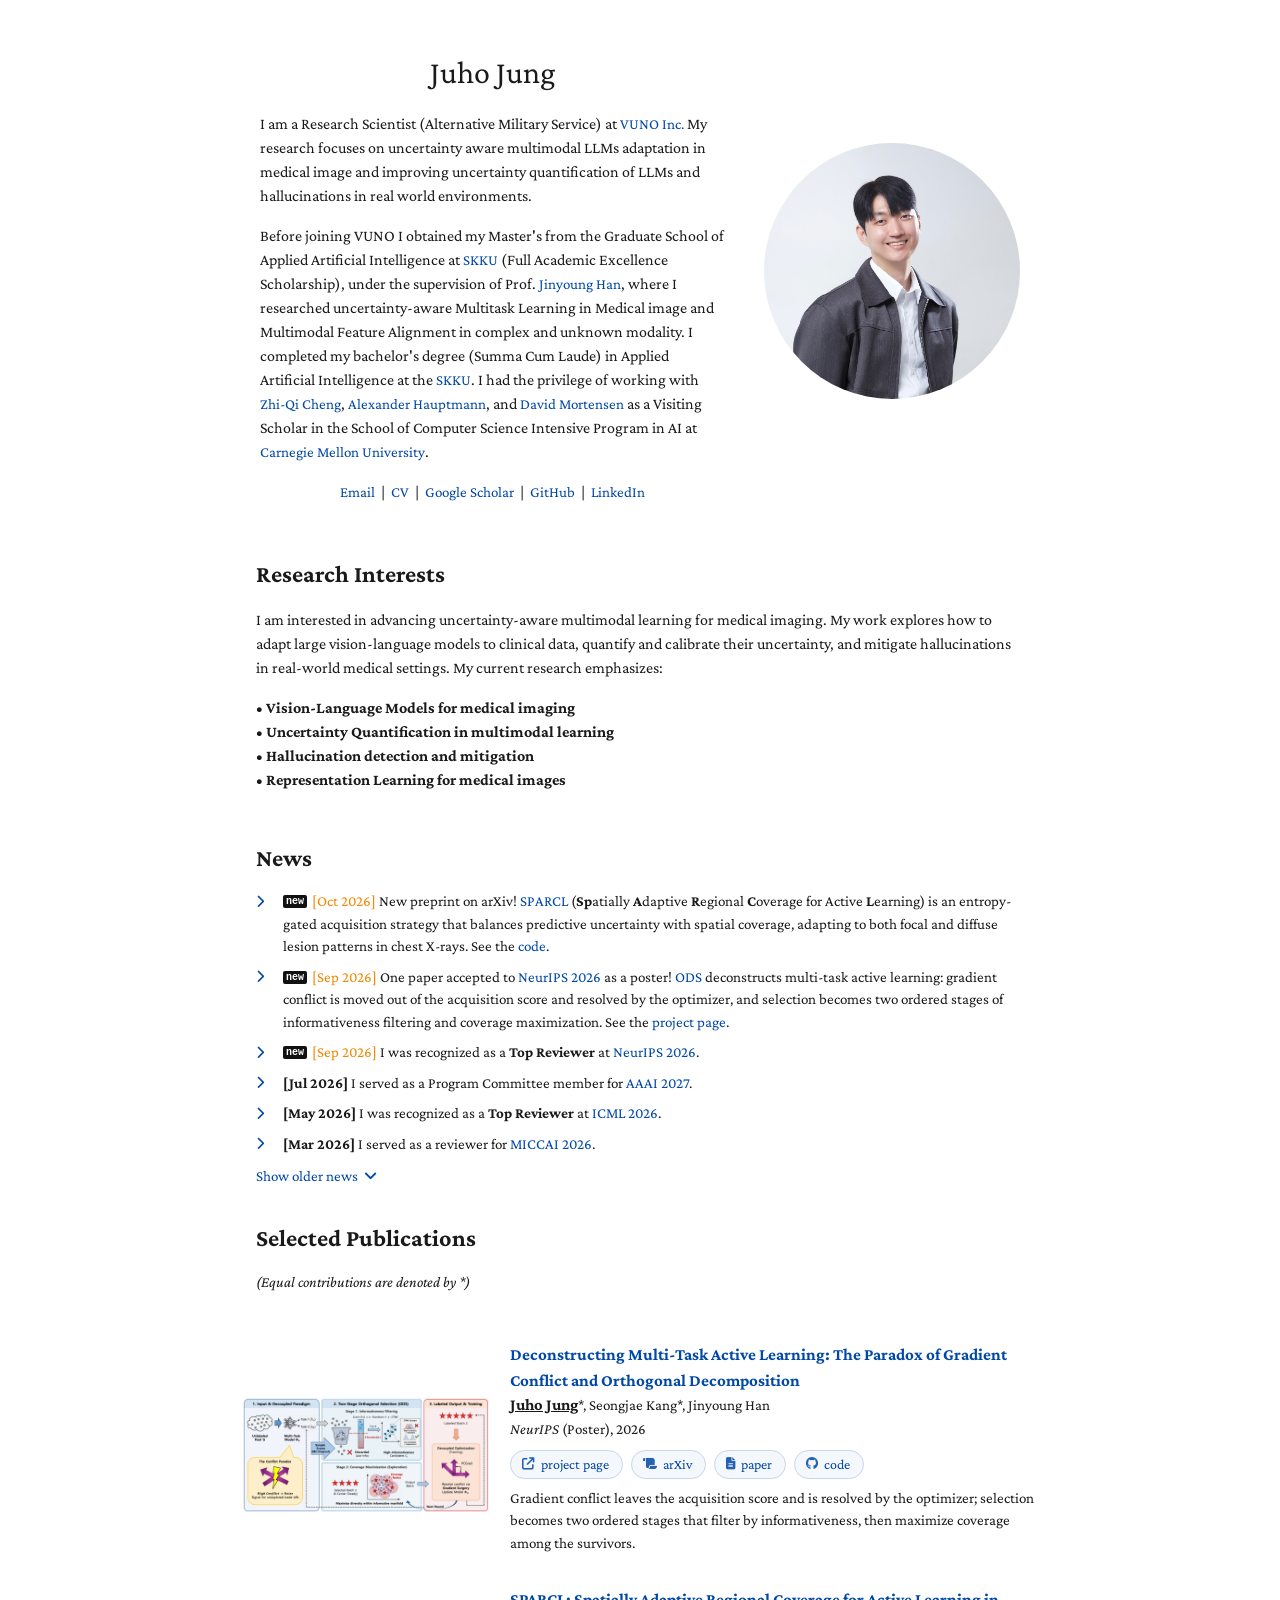
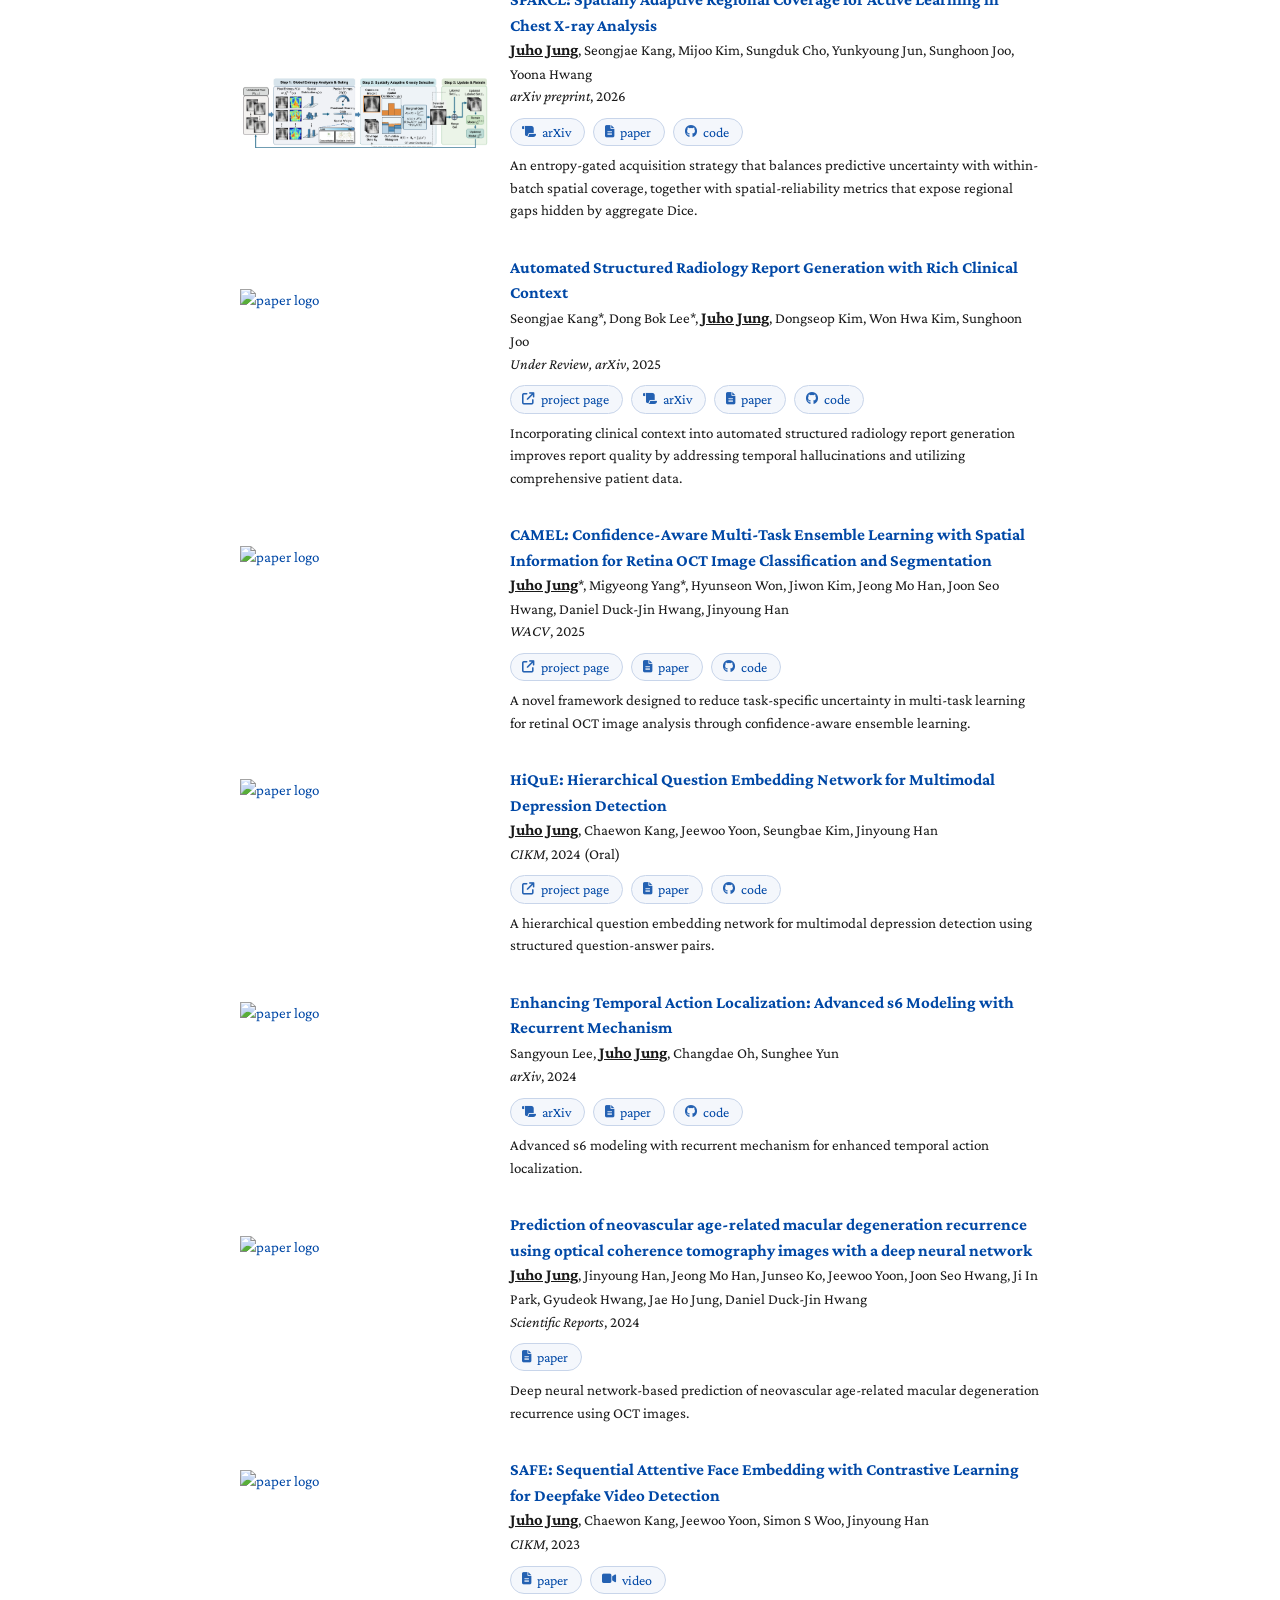
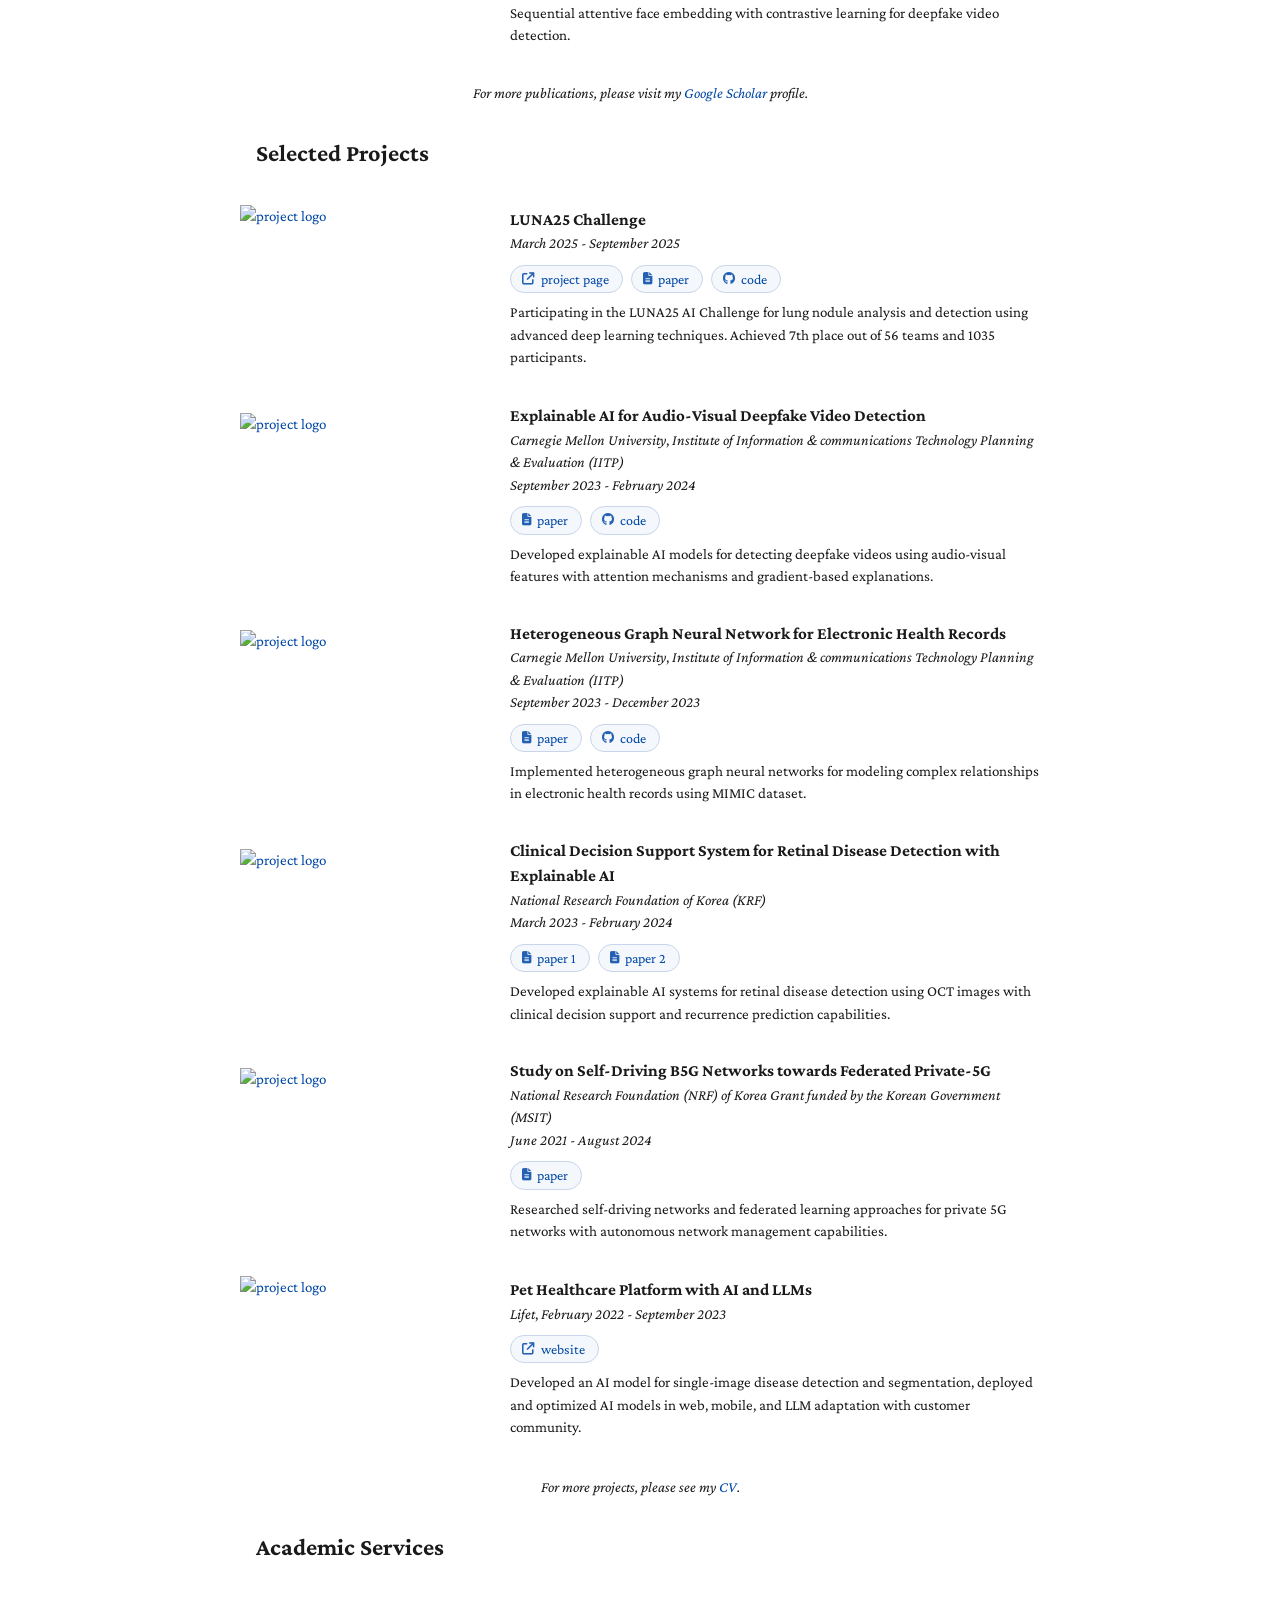
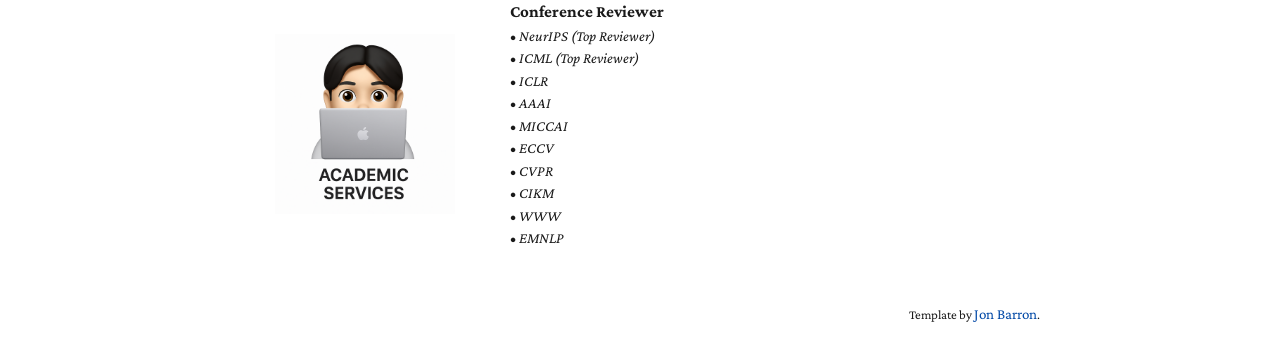
==== index.html @ c1a7b65a "Restyle News section" ====
<!DOCTYPE HTML>
<html lang="en">
  <head>
    <meta http-equiv="Content-Type" content="text/html; charset=UTF-8">

    <title>Juho Jung</title>

    <meta name="author" content="Juho Jung">
    <meta name="viewport" content="width=device-width, initial-scale=1">
    <link rel="shortcut icon" href="images/favicon/정주호_증명사진_001.jpeg?v=2" type="image/jpeg">
    <link rel="icon" href="images/favicon/정주호_증명사진_001.jpeg?v=2" type="image/jpeg">
    <link rel="apple-touch-icon" href="images/favicon/정주호_증명사진_001.jpeg?v=2">
    <link rel="icon" type="image/png" sizes="32x32" href="images/favicon/정주호_증명사진_001.jpeg?v=2">
    <link rel="icon" type="image/png" sizes="16x16" href="images/favicon/정주호_증명사진_001.jpeg?v=2">
    <link rel="preconnect" href="https://fonts.googleapis.com">
    <link rel="preconnect" href="https://fonts.gstatic.com" crossorigin>
    <link href="https://fonts.googleapis.com/css2?family=Crimson+Pro:ital,wght@0,400;0,700;1,400&display=swap" rel="stylesheet">
    <link rel="stylesheet" href="https://cdnjs.cloudflare.com/ajax/libs/font-awesome/6.5.1/css/all.min.css" crossorigin="anonymous" referrerpolicy="no-referrer">
    <link rel="stylesheet" type="text/css" href="stylesheet.css">
    
    <style>
      /* Jon Barron style - simple and clean */
      .pub { display:flex; align-items:center; gap:20px; margin:18px 0; }
      .pub .thumb { flex:0 0 250px; max-width:250px; }
      .pub .thumb img{ width:100%; height:180px; object-fit:contain; display:block; }
      .pub .meta{ flex:1 1 auto; font-size:15px; line-height:1.5; }
      .pub .papertitle{ font-size:17px; font-weight:700; }
      .pub .links{ margin:10px 0 0; display:flex; flex-wrap:wrap; gap:8px; }
      .pub .links .btn{ display:inline-flex; align-items:center; gap:6px; padding:3px 13px 3px 11px; border:1px solid #c8d5ea; border-radius:999px; background:#f4f7fc; color:var(--link); font-size:14px; line-height:1.45; transition:background .18s, color .18s, border-color .18s, box-shadow .18s, transform .18s; }
      .pub .links .btn i{ font-size:12.5px; opacity:.85; }
      .pub .links .btn:hover, .pub .links .btn:focus-visible{ background:var(--link); border-color:var(--link); color:#fff; transform:translateY(-1px); box-shadow:0 3px 8px rgba(0,72,166,.22); }
      .pub .links .btn:hover i, .pub .links .btn:focus-visible i{ opacity:1; }
      
      /* Juho Jung author name styling */
      .pub .meta strong u { font-size: 1.1em; }
      
      /* Academic Services styling */
      .academic-services { font-size: 15px; line-height: 1.8; }
      .academic-services .service-category { font-size: 16px; font-weight: 600; }
      .academic-services .conference-item { font-size: 14px; font-weight: normal; }
      
      /* Mobile responsive improvements */
      @media (max-width: 768px) {
        /* Main container adjustments */
        table[style*="max-width:800px"] {
          max-width: 100% !important;
          padding: 10px !important;
        }
        
        /* Profile section: stack vertically on mobile */
        table[style*="width:63%"] { 
          width: 100% !important; 
          display: block !important; 
          padding: 10px !important;
        }
        table[style*="width:37%"] { 
          width: 100% !important; 
          display: block !important; 
          text-align: center;
          padding: 10px !important;
        }
        
        /* Paper section: stack vertically on mobile */
        .pub { 
          flex-direction: column !important; 
          align-items: flex-start !important; 
          gap: 15px !important;
        }
        .pub .thumb { 
          width: 100% !important; 
          max-width: 100% !important; 
          flex: none !important; 
        }
        
        /* Image scaling for mobile */
        img { 
          max-width: 100% !important; 
          height: 180px !important; 
        }
        
        /* Text size adjustments */
        .pub .papertitle { font-size: 16px !important; }
        .pub .meta { font-size: 14px !important; }
        
        /* Profile image sizing */
        table[style*="width:37%"] img {
          max-width: 200px !important;
          width: auto !important;
        }
      }
      
      /* Very small screens */
      @media (max-width: 480px) {
        .pub .papertitle { font-size: 14px !important; }
        .pub .meta { font-size: 13px !important; }
        table[style*="width:37%"] img {
          max-width: 150px !important;
        }
      }
    </style>
    
  </head>

  <body>
    <table style="width:100%;max-width:800px;border:0px;border-spacing:0px;border-collapse:separate;margin-right:auto;margin-left:auto;"><tbody>
      <tr style="padding:0px">
        <td style="padding:0px">
          <table style="width:100%;border:0px;border-spacing:0px;border-collapse:separate;margin-right:auto;margin-left:auto;"><tbody>
            <tr style="padding:0px">
              <td style="padding:2.5%;width:63%;vertical-align:middle">
                <p class="name" style="text-align: center;">
                  Juho Jung
                </p>
                <p class="intro-text">
		I am a Research Scientist (Alternative Military Service) at <a href="https://vuno.co/en/">VUNO Inc.</a> My research focuses on uncertainty aware multimodal LLMs adaptation in medical image and improving uncertainty quantification of LLMs and hallucinations in real world environments.
		</p>
		<p class="intro-text">
		Before joining VUNO I obtained my Master's from the Graduate School of Applied Artificial Intelligence at <a href="https://sw.skku.edu/eng_sw/index.do">SKKU</a> (Full Academic Excellence Scholarship), under the supervision of Prof. <a href="https://sites.google.com/site/jyhantop/jinyoung-han-ph-d">Jinyoung Han</a>, where I researched uncertainty-aware Multitask Learning in Medical image and Multimodal Feature Alignment in complex and unknown modality. I completed my bachelor's degree (Summa Cum Laude) in Applied Artificial Intelligence at the <a href="https://sw.skku.edu/eng_sw/index.do">SKKU</a>. I had the privilege of working with <a href="https://scholar.google.com/citations?user=uB2He2UAAAAJ&hl=en">Zhi-Qi Cheng</a>, <a href="https://scholar.google.co.uk/citations?user=Py54GcEAAAAJ&hl=en">Alexander Hauptmann</a>, and <a href="https://www.cs.cmu.edu/~dmortens/">David Mortensen</a> as a Visiting Scholar in the School of Computer Science Intensive Program in AI at <a href="https://www.cmu.edu/">Carnegie Mellon University</a>.
                </p>
                <p class="contact-links" style="text-align:center">
                  <a href="mailto:zuho.jung@gmail.com">Email</a> &nbsp;|&nbsp;
                  <a href="data/CV_Juho_Jung.pdf">CV</a> &nbsp;|&nbsp;
                  <a href="https://scholar.google.com/citations?user=YjI_sSAAAAAJ&hl=ko&oi=ao">Google Scholar</a> &nbsp;|&nbsp;
                  <a href="https://github.com/JuHo-Jung">GitHub</a> &nbsp;|&nbsp;
                  <a href="https://www.linkedin.com/in/juhojung98">LinkedIn</a>
                </p>
              </td>
              <td style="padding:2.5%;width:37%;max-width:37%">
                <a href="images/profile_jh.jpg"><img style="width:100%;max-width:100%;object-fit: cover; border-radius: 50%;" alt="profile photo" src="images/profile_jh.jpg" class="hoverZoomLink"></a>
              </td>
            </tr>
          </tbody></table>
          <table style="width:100%;border:0px;border-spacing:0px;border-collapse:separate;margin-right:auto;margin-left:auto;"><tbody>
              <tr>
              <td style="padding:16px;width:100%;vertical-align:middle">
                <h2>Research Interests</h2>
                <p class="research-interests">
                  I am interested in advancing uncertainty-aware multimodal learning for medical imaging. My work explores how to adapt large vision-language models to clinical data, quantify and calibrate their uncertainty, and mitigate hallucinations in real-world medical settings. My current research emphasizes:
                </p>
                <p class="research-interests">
                  • <strong>Vision-Language Models for medical imaging</strong><br>
                  • <strong>Uncertainty Quantification in multimodal learning</strong><br>
                  • <strong>Hallucination detection and mitigation</strong><br>
                  • <strong>Representation Learning for medical images</strong>
                </p>
              </td>
            </tr>
          </tbody></table>
          <table style="width:100%;border:0px;border-spacing:0px;border-collapse:separate;margin-right:auto;margin-left:auto;"><tbody>
            <tr>
              <td style="padding:16px;width:100%;vertical-align:middle">
                <h2>News</h2>
                <ul class="news">
                  <li><span class="new-badge">new</span><i class="fa-solid fa-chevron-right"></i><span class="date recent">[Oct 2026]</span> New preprint on arXiv! <a href="https://arxiv.org/abs/2610.17808">SPARCL</a> (<strong>Sp</strong>atially <strong>A</strong>daptive <strong>R</strong>egional <strong>C</strong>overage for Active <strong>L</strong>earning) is an entropy-gated acquisition strategy that balances predictive uncertainty with spatial coverage, adapting to both focal and diffuse lesion patterns in chest X-rays. See the <a href="https://github.com/vuno/sparcl">code</a>.</li>
                  <li><span class="new-badge">new</span><i class="fa-solid fa-chevron-right"></i><span class="date recent">[Sep 2026]</span> One paper accepted to <a href="https://neurips.cc/Conferences/2026">NeurIPS 2026</a> as a poster! <a href="https://juho-jung.github.io/multitask_active_learning_official/">ODS</a> deconstructs multi-task active learning: gradient conflict is moved out of the acquisition score and resolved by the optimizer, and selection becomes two ordered stages of informativeness filtering and coverage maximization. See the <a href="https://juho-jung.github.io/multitask_active_learning_official/">project page</a>.</li>
                  <li><span class="new-badge">new</span><i class="fa-solid fa-chevron-right"></i><span class="date recent">[Sep 2026]</span> I was recognized as a <strong>Top Reviewer</strong> at <a href="https://neurips.cc/Conferences/2026">NeurIPS 2026</a>.</li>
                  <li><i class="fa-solid fa-chevron-right"></i><span class="date">[Jul 2026]</span> I served as a Program Committee member for <a href="https://aaai.org/conference/aaai/aaai-27/">AAAI 2027</a>.</li>
                  <li><i class="fa-solid fa-chevron-right"></i><span class="date">[May 2026]</span> I was recognized as a <strong>Top Reviewer</strong> at <a href="https://icml.cc/Conferences/2026">ICML 2026</a>.</li>
                  <li><i class="fa-solid fa-chevron-right"></i><span class="date">[Mar 2026]</span> I served as a reviewer for <a href="https://conferences.miccai.org/2026/">MICCAI 2026</a>.</li>
                </ul>
                <details class="older-news">
                  <summary><span class="show">Show older news</span><span class="hide">Hide older news</span></summary>
                  <ul class="news">
                    <li><i class="fa-solid fa-chevron-right"></i><span class="date">[Jan 2026]</span> I served as a reviewer for <a href="https://eccv.ecva.net/">ECCV 2026</a>.</li>
                    <li><i class="fa-solid fa-chevron-right"></i><span class="date">[Nov 2025]</span> I served as a reviewer for <a href="https://cvpr.thecvf.com/Conferences/2026">CVPR 2026</a>.</li>
                    <li><i class="fa-solid fa-chevron-right"></i><span class="date">[Oct 2025]</span> New preprint on arXiv! <a href="https://arxiv.org/abs/2510.00428">Contextualized SRRG</a> incorporates rich clinical context, such as prior studies and patient history, into structured radiology report generation, reducing temporal hallucinations. See the <a href="https://github.com/Juho-Jung/contextualized-srrg">code</a>.</li>
                  </ul>
                </details>
              </td>
            </tr>
          </tbody></table>
          <table style="width:100%;border:0px;border-spacing:0px;border-collapse:separate;margin-right:auto;margin-left:auto;"><tbody>
            <tr>
              <td style="padding:16px;width:100%;vertical-align:middle">
                <h2>Selected Publications</h2>
                <p>
                  <em>(Equal contributions are denoted by *)</em>
                </p>
              </td>
            </tr>
          </tbody></table>
          
          <div class="pub">
            <div class="thumb">
              <a href="data/paper/logo-ods-neurips-2026.png">
                <img alt="paper logo" src="data/paper/logo-ods-neurips-2026.png">
              </a>
            </div>

            <div class="meta">
              <a href="https://juho-jung.github.io/multitask_active_learning_official/">
                <span class="papertitle">
                  Deconstructing Multi-Task Active Learning: The Paradox of Gradient Conflict and Orthogonal Decomposition
                </span>
              </a><br>
              <strong><u>Juho Jung</u></strong>*, Seongjae Kang*, Jinyoung Han<br>
              <em>NeurIPS</em> (Poster), 2026
              <div class="links">
                <a class="btn" href="https://juho-jung.github.io/multitask_active_learning_official/"><i class="fa-solid fa-arrow-up-right-from-square"></i>project page</a>
                <a class="btn" href="https://arxiv.org/abs/2610.23623"><i class="fa-solid fa-scroll"></i>arXiv</a>
                <a class="btn" href="https://arxiv.org/pdf/2610.23623"><i class="fa-solid fa-file-lines"></i>paper</a>
                <a class="btn" href="https://github.com/Juho-Jung/multitask_active_learning_official"><i class="fa-brands fa-github"></i>code</a>
              </div>
              <p style="margin-top:8px">
                Gradient conflict leaves the acquisition score and is resolved by the optimizer; selection becomes two ordered stages that filter by informativeness, then maximize coverage among the survivors.
              </p>
            </div>
          </div>

          <div class="pub">
            <div class="thumb">
              <a href="data/paper/logo-sparcl-arxiv-2026.png">
                <img alt="paper logo" src="data/paper/logo-sparcl-arxiv-2026.png">
              </a>
            </div>

            <div class="meta">
              <a href="https://arxiv.org/abs/2610.17808">
                <span class="papertitle">
                  SPARCL: Spatially Adaptive Regional Coverage for Active Learning in Chest X-ray Analysis
                </span>
              </a><br>
              <strong><u>Juho Jung</u></strong>, Seongjae Kang, Mijoo Kim, Sungduk Cho, Yunkyoung Jun, Sunghoon Joo, Yoona Hwang<br>
              <em>arXiv preprint</em>, 2026
              <div class="links">
                <a class="btn" href="https://arxiv.org/abs/2610.17808"><i class="fa-solid fa-scroll"></i>arXiv</a>
                <a class="btn" href="https://arxiv.org/pdf/2610.17808"><i class="fa-solid fa-file-lines"></i>paper</a>
                <a class="btn" href="https://github.com/vuno/sparcl"><i class="fa-brands fa-github"></i>code</a>
              </div>
              <p style="margin-top:8px">
                An entropy-gated acquisition strategy that balances predictive uncertainty with within-batch spatial coverage, together with spatial-reliability metrics that expose regional gaps hidden by aggregate Dice.
              </p>
            </div>
          </div>

          <div class="pub">
            <div class="thumb">
              <a href="data/paper/logo-srrg-arxiv-2025.png">
                <img alt="paper logo" src="data/paper/logo-srrg-arxiv-2025.png">
              </a>
            </div>

            <div class="meta">
              <a href="https://huggingface.co/papers/2510.00428">
                <span class="papertitle">
                  Automated Structured Radiology Report Generation with Rich Clinical Context
                </span>
              </a><br>
              Seongjae Kang*, Dong Bok Lee*, <strong><u>Juho Jung</u></strong>, Dongseop Kim, Won Hwa Kim, Sunghoon Joo<br>
              <em>Under Review, arXiv</em>, 2025
              <div class="links">
                <a class="btn" href="https://huggingface.co/papers/2510.00428"><i class="fa-solid fa-arrow-up-right-from-square"></i>project page</a>
                <a class="btn" href="https://arxiv.org/abs/2510.00428"><i class="fa-solid fa-scroll"></i>arXiv</a>
                <a class="btn" href="data/paper/srrg-arxiv-2025.pdf"><i class="fa-solid fa-file-lines"></i>paper</a>
                <a class="btn" href="https://github.com/Juho-Jung/contextualized-srrg"><i class="fa-brands fa-github"></i>code</a>
              </div>
              <p style="margin-top:8px">
                Incorporating clinical context into automated structured radiology report generation improves report
                quality by addressing temporal hallucinations and utilizing comprehensive patient data.
              </p>
            </div>
          </div>

          <div class="pub">
            <div class="thumb">
              <a href="data/paper/logo-camel-wacv-2025.png">
                <img alt="paper logo" src="data/paper/logo-camel-wacv-2025.png">
              </a>
            </div>

            <div class="meta">
              <a href="https://openaccess.thecvf.com/content/WACV2025/html/Jung_CAMEL_Confidence-Aware_Multi-Task_Ensemble_Learning_with_Spatial_Information_for_Retina_WACV_2025_paper.html">
                <span class="papertitle">
                  CAMEL: Confidence-Aware Multi-Task Ensemble Learning with Spatial Information for Retina OCT Image Classification and Segmentation
                </span>
              </a><br>
              <strong><u>Juho Jung</u></strong>*, Migyeong Yang*, Hyunseon Won, Jiwon Kim, Jeong Mo Han, Joon Seo Hwang, Daniel Duck-Jin Hwang, Jinyoung Han<br>
              <em>WACV</em>, 2025
              <div class="links">
                <a class="btn" href="https://openaccess.thecvf.com/content/WACV2025/html/Jung_CAMEL_Confidence-Aware_Multi-Task_Ensemble_Learning_with_Spatial_Information_for_Retina_WACV_2025_paper.html"><i class="fa-solid fa-arrow-up-right-from-square"></i>project page</a>
                <a class="btn" href="data/paper/camel-wacv-2025.pdf"><i class="fa-solid fa-file-lines"></i>paper</a>
                <a class="btn" href="https://github.com/Juho-Jung/CAMEL"><i class="fa-brands fa-github"></i>code</a>
              </div>
              <p style="margin-top:8px">
                A novel framework designed to reduce task-specific uncertainty in multi-task learning for retinal OCT image analysis through confidence-aware ensemble learning.
              </p>
            </div>
          </div>

          <div class="pub">
            <div class="thumb">
              <a href="data/paper/logo-hique-cikm-2025.png">
                <img alt="paper logo" src="data/paper/logo-hique-cikm-2025.png">
              </a>
            </div>

            <div class="meta">
              <a href="https://dl.acm.org/doi/abs/10.1145/3627673.3679797">
                <span class="papertitle">
                  HiQuE: Hierarchical Question Embedding Network for Multimodal Depression Detection
                </span>
              </a><br>
              <strong><u>Juho Jung</u></strong>, Chaewon Kang, Jeewoo Yoon, Seungbae Kim, Jinyoung Han<br>
              <em>CIKM</em>, 2024 (Oral)
              <div class="links">
                <a class="btn" href="https://dl.acm.org/doi/abs/10.1145/3627673.3679797"><i class="fa-solid fa-arrow-up-right-from-square"></i>project page</a>
                <a class="btn" href="data/paper/hique-cikm-2025.pdf"><i class="fa-solid fa-file-lines"></i>paper</a>
                <a class="btn" href="https://github.com/Juho-Jung/HiQuE"><i class="fa-brands fa-github"></i>code</a>
              </div>
              <p style="margin-top:8px">
                A hierarchical question embedding network for multimodal depression detection using structured question-answer pairs.
              </p>
            </div>
          </div>

          <div class="pub">
            <div class="thumb">
              <a href="data/paper/logo-s6-arxiv-2024.png">
                <img alt="paper logo" src="data/paper/logo-s6-arxiv-2024.png">
              </a>
            </div>

            <div class="meta">
              <a href="https://arxiv.org/pdf/2407.13078">
                <span class="papertitle">
                  Enhancing Temporal Action Localization: Advanced s6 Modeling with Recurrent Mechanism
                </span>
              </a><br>
              Sangyoun Lee, <strong><u>Juho Jung</u></strong>, Changdae Oh, Sunghee Yun<br>
              <em>arXiv</em>, 2024
              <div class="links">
                <a class="btn" href="https://arxiv.org/abs/2407.13078"><i class="fa-solid fa-scroll"></i>arXiv</a>
                <a class="btn" href="data/paper/s6-arxiv-2024.pdf"><i class="fa-solid fa-file-lines"></i>paper</a>
                <a class="btn" href="https://github.com/Juho-Jung/RDFA-S6"><i class="fa-brands fa-github"></i>code</a>
              </div>
              <p style="margin-top:8px">
                Advanced s6 modeling with recurrent mechanism for enhanced temporal action localization.
              </p>
            </div>
          </div>

          <div class="pub">
            <div class="thumb">
              <a href="data/paper/logo-amd_prediction-scientificreport-2024.png">
                <img alt="paper logo" src="data/paper/logo-amd_prediction-scientificreport-2024.png">
              </a>
            </div>

            <div class="meta">
              <a href="data/paper/amd_prediction-scientificreport-2024.pdf">
                <span class="papertitle">
                  Prediction of neovascular age-related macular degeneration recurrence using optical coherence tomography images with a deep neural network
                </span>
              </a><br>
              <strong><u>Juho Jung</u></strong>, Jinyoung Han, Jeong Mo Han, Junseo Ko, Jeewoo Yoon, Joon Seo Hwang, Ji In Park, Gyudeok Hwang, Jae Ho Jung, Daniel Duck-Jin Hwang<br>
              <em>Scientific Reports</em>, 2024
              <div class="links">
                <a class="btn" href="data/paper/amd_prediction-scientificreport-2024.pdf"><i class="fa-solid fa-file-lines"></i>paper</a>
              </div>
              <p style="margin-top:8px">
                Deep neural network-based prediction of neovascular age-related macular degeneration recurrence using OCT images.
              </p>
            </div>
          </div>

          <div class="pub">
            <div class="thumb">
              <a href="data/paper/logo-safe-cikm-2024.png">
                <img alt="paper logo" src="data/paper/logo-safe-cikm-2024.png">
              </a>
            </div>

            <div class="meta">
              <a href="data/paper/safe-cikm-2024.pdf">
                <span class="papertitle">
                  SAFE: Sequential Attentive Face Embedding with Contrastive Learning for Deepfake Video Detection
                </span>
              </a><br>
              <strong><u>Juho Jung</u></strong>, Chaewon Kang, Jeewoo Yoon, Simon S Woo, Jinyoung Han<br>
              <em>CIKM</em>, 2023
              <div class="links">
                <a class="btn" href="data/paper/safe-cikm-2024.pdf"><i class="fa-solid fa-file-lines"></i>paper</a>
                <a class="btn" href="data/video/cikm_presentation_10.1145_3583780.3615279.mp4"><i class="fa-solid fa-video"></i>video</a>
              </div>
              <p style="margin-top:8px">
                Sequential attentive face embedding with contrastive learning for deepfake video detection.
              </p>
            </div>
          </div>

          <p style="margin-top:20px; text-align:center;">
            <em>For more publications, please visit my <a href="https://scholar.google.com/citations?hl=ko&user=YjI_sSAAAAAJ&view_op=list_works&sortby=pubdate">Google Scholar</a> profile.</em>
          </p>
          
          <table style="width:100%;border:0px;border-spacing:0px;border-collapse:separate;margin-right:auto;margin-left:auto;"><tbody>
            <tr>
              <td style="padding:16px;width:100%;vertical-align:middle">
                <h2>Selected Projects</h2>
              </td>
            </tr>
          </tbody></table>
          
          <div class="pub">
            <div class="thumb">
              <a href="data/project/logo-luna25.png">
                <img alt="project logo" src="data/project/logo-luna25.png">
              </a>
            </div>

            <div class="meta">
              <span class="papertitle">
                LUNA25 Challenge
              </span><br>
              <em>March 2025 - September 2025</em><br>
              <div class="links">
                <a class="btn" href="https://luna25.grand-challenge.org/ai-phases-rules/"><i class="fa-solid fa-arrow-up-right-from-square"></i>project page</a>
                <a class="btn" href="data/project/LUNA_25.pdf"><i class="fa-solid fa-file-lines"></i>paper</a>
                <a class="btn" href="https://github.com/Juho-Jung/luna25-challenge"><i class="fa-brands fa-github"></i>code</a>
              </div>
              <p style="margin-top:8px">
                Participating in the LUNA25 AI Challenge for lung nodule analysis and detection using advanced deep learning techniques. Achieved 7th place out of 56 teams and 1035 participants.
              </p>
            </div>
          </div>

          <div class="pub">
            <div class="thumb">
              <a href="data/project/logo-www.png">
                <img alt="project logo" src="data/project/logo-www.png">
              </a>
            </div>

            <div class="meta">
              <span class="papertitle">
                Explainable AI for Audio-Visual Deepfake Video Detection
              </span><br>
              <em>Carnegie Mellon University</em>, <em>Institute of Information & communications Technology Planning & Evaluation (IITP)</em><br>
              <em>September 2023 - February 2024</em><br>
              <div class="links">
                <a class="btn" href="data/project/WWW.pdf"><i class="fa-solid fa-file-lines"></i>paper</a>
                <a class="btn" href="https://github.com/Juho-Jung/FakeMix"><i class="fa-brands fa-github"></i>code</a>
              </div>
              <p style="margin-top:8px">
                Developed explainable AI models for detecting deepfake videos using audio-visual features with attention mechanisms and gradient-based explanations.
              </p>
            </div>
          </div>

          <div class="pub">
            <div class="thumb">
              <a href="data/project/logo-GraphEHR.png">
                <img alt="project logo" src="data/project/logo-GraphEHR.png">
              </a>
            </div>

            <div class="meta">
              <span class="papertitle">
                Heterogeneous Graph Neural Network for Electronic Health Records
              </span><br>
              <em>Carnegie Mellon University</em>, <em>Institute of Information & communications Technology Planning & Evaluation (IITP)</em><br>
              <em>September 2023 - December 2023</em><br>
              <div class="links">
                <a class="btn" href="data/project/GraphEHR.pdf"><i class="fa-solid fa-file-lines"></i>paper</a>
                <a class="btn" href="https://github.com/Juho-Jung/MIMIC_GNN?tab=readme-ov-file"><i class="fa-brands fa-github"></i>code</a>
              </div>
              <p style="margin-top:8px">
                Implemented heterogeneous graph neural networks for modeling complex relationships in electronic health records using MIMIC dataset.
              </p>
            </div>
          </div>

          <div class="pub">
            <div class="thumb">
              <a href="data/project/logo-oct.png">
                <img alt="project logo" src="data/project/logo-oct.png">
              </a>
            </div>

            <div class="meta">
              <span class="papertitle">
                Clinical Decision Support System for Retinal Disease Detection with Explainable AI
              </span><br>
              <em>National Research Foundation of Korea (KRF)</em><br>
              <em>March 2023 - February 2024</em><br>
              <div class="links">
                <a class="btn" href="data/project/Anti-VEGFtreatment.pdf"><i class="fa-solid fa-file-lines"></i>paper 1</a>
                <a class="btn" href="data/project/recurrence.pdf"><i class="fa-solid fa-file-lines"></i>paper 2</a>
              </div>
              <p style="margin-top:8px">
                Developed explainable AI systems for retinal disease detection using OCT images with clinical decision support and recurrence prediction capabilities.
              </p>
            </div>
          </div>

          <div class="pub">
            <div class="thumb">
              <a href="data/project/logo-asoml.png">
                <img alt="project logo" src="data/project/logo-asoml.png">
              </a>
            </div>

            <div class="meta">
              <span class="papertitle">
                Study on Self-Driving B5G Networks towards Federated Private-5G
              </span><br>
              <em>National Research Foundation (NRF) of Korea Grant funded by the Korean Government (MSIT)</em><br>
              <em>June 2021 - August 2024</em><br>
              <div class="links">
                <a class="btn" href="data/project/ISOML.pdf"><i class="fa-solid fa-file-lines"></i>paper</a>
              </div>
              <p style="margin-top:8px">
                Researched self-driving networks and federated learning approaches for private 5G networks with autonomous network management capabilities.
              </p>
            </div>
          </div>

          <div class="pub">
            <div class="thumb">
              <a href="data/project/logo-lifet.png">
                <img alt="project logo" src="data/project/logo-lifet.png">
              </a>
            </div>

            <div class="meta">
              <span class="papertitle">
                Pet Healthcare Platform with AI and LLMs
              </span><br>
              <em>Lifet</em>, <em>February 2022 - September 2023</em><br>
              <div class="links">
                <a class="btn" href="https://lifet.co.kr/Survey/AI/Intro"><i class="fa-solid fa-arrow-up-right-from-square"></i>website</a>
              </div>
              <p style="margin-top:8px">
                Developed an AI model for single-image disease detection and segmentation, deployed and optimized AI models in web, mobile, and LLM adaptation with customer community.
              </p>
            </div>
          </div>

          <p style="margin-top:20px; text-align:center;">
            <em>For more projects, please see my <a href="data/CV_Juho_Jung.pdf">CV</a>.</em>
          </p>
          
          <table style="width:100%;border:0px;border-spacing:0px;border-collapse:separate;margin-right:auto;margin-left:auto;"><tbody>
            <tr>
              <td style="padding:16px;width:100%;vertical-align:middle">
                <h2>Academic Services</h2>
              </td>
            </tr>
          </tbody></table>
          
          <div class="pub">
            <div class="thumb">
              <a href="images/academic_services_jh.png">
                <img alt="project logo" src="images/academic_services_jh.png">
              </a>
            </div>

            <div class="meta">
              <span class="papertitle">
                Conference Reviewer
              </span><br>
              <em>• NeurIPS (Top Reviewer)</em><br>
              <em>• ICML (Top Reviewer)</em><br>
			  <em>• ICLR</em><br>
			  <em>• AAAI</em><br>
              <em>• MICCAI</em><br>
              <em>• ECCV</em><br>
              <em>• CVPR</em><br>
              <em>• CIKM</em><br>
			  <em>• WWW</em><br>
              <em>• EMNLP</em><br>
            </div>
          </div>

          <table style="width:100%;border:0px;border-spacing:0px;border-collapse:separate;margin-right:auto;margin-left:auto;"><tbody>
            <tr>
              <td style="padding:0px">
                <br>
                <p style="text-align:right;font-size:small;">
                  Template by <a href="https://jonbarron.info/">Jon Barron</a>.
                </p>
              </td>
            </tr>
          </tbody></table>
        </td>
      </tr>
    </tbody></table>
  </body>
</html>
---- stylesheet.css ----
:root {
  --serif: 'Palatino Linotype', Palatino, 'Book Antiqua', 'TeX Gyre Pagella', 'URW Palladio L', P052, 'Crimson Pro', Georgia, serif;
  --link: #0048a6;
  --accent: #f18800;
}

a {
  color: var(--link);
  text-decoration: none;
}

a:focus,
a:hover {
  color: var(--accent);
  text-decoration: none;
}

body,
td,
th,
tr,
p,
a {
  font-family: var(--serif);
  font-size: 15px;
  line-height: 1.5;
}

body {
  background: #fff;
  color: #1a1a1a;
}

strong {
  font-family: var(--serif);
}

h2 {
  margin: 0;
  font-weight: 700;
  font-family: var(--serif);
  font-size: 24px;
}

.papertitle {
  font-family: var(--serif);
  font-size: 15px;
  font-weight: 700;
}

.name {
  padding-top: 20px;
  margin: 0;
  font-family: var(--serif);
  font-size: 32px;
}

.one {
  width: 160px;
  height: 160px;
  position: relative;
}

.two {
  width: 160px;
  height: 160px;
  position: absolute;
  transition: opacity .2s ease-in-out;
  -moz-transition: opacity .2s ease-in-out;
  -webkit-transition: opacity .2s ease-in-out;
}

.fade {
  transition: opacity .2s ease-in-out;
  -moz-transition: opacity .2s ease-in-out;
  -webkit-transition: opacity .2s ease-in-out;
}

span.highlight {
  background-color: #ffffd0;
}

.colored-box {
    color: black;
    padding: 20px;
    display: inline-block;
    border-radius: 10px;
}

/* Introduction text and links styling */
.intro-text {
  font-size: 16px;
}

.contact-links {
  font-size: 16px;
}

.research-interests {
  font-size: 16px;
}

/* News */
.news {
  list-style: none;
  margin: 14px 0 10px;
  padding: 0;
}

.news li {
  position: relative;
  padding-left: 1.8em;
  margin-bottom: 8px;
}

.news li > i.fa-chevron-right {
  position: absolute;
  left: 0;
  top: 0.35em;
  color: var(--link);
  font-size: 13px;
}

.news .date {
  font-weight: 700;
}

.news .date.recent {
  font-weight: normal;
  color: var(--accent);
}

.new-badge {
  display: inline-block;
  margin-right: 5px;
  padding: 0 3px;
  background: #111;
  color: #fff;
  font-family: Menlo, Consolas, monospace;
  font-size: 10px;
  font-weight: 700;
  line-height: 13px;
  border-radius: 2px;
  vertical-align: 2px;
  animation: new-blink 1.2s steps(2, start) infinite;
}

@keyframes new-blink {
  50% { background: #e8361f; }
}

@media (prefers-reduced-motion: reduce) {
  .new-badge { animation: none; }
}

.older-news summary {
  list-style: none;
  cursor: pointer;
  display: inline-block;
  color: var(--link);
  transition: color 0.2s ease;
}

.older-news summary:hover {
  color: var(--accent);
}

.older-news summary::-webkit-details-marker {
  display: none;
}

.older-news summary::after {
  content: '\f107';
  font-family: 'Font Awesome 6 Free';
  font-weight: 900;
  margin-left: 0.4em;
}

.older-news[open] summary::after {
  content: '\f106';
}

.older-news .hide,
.older-news[open] .show {
  display: none;
}

.older-news[open] .hide {
  display: inline;
}

.older-news .news {
  margin-top: 12px;
}
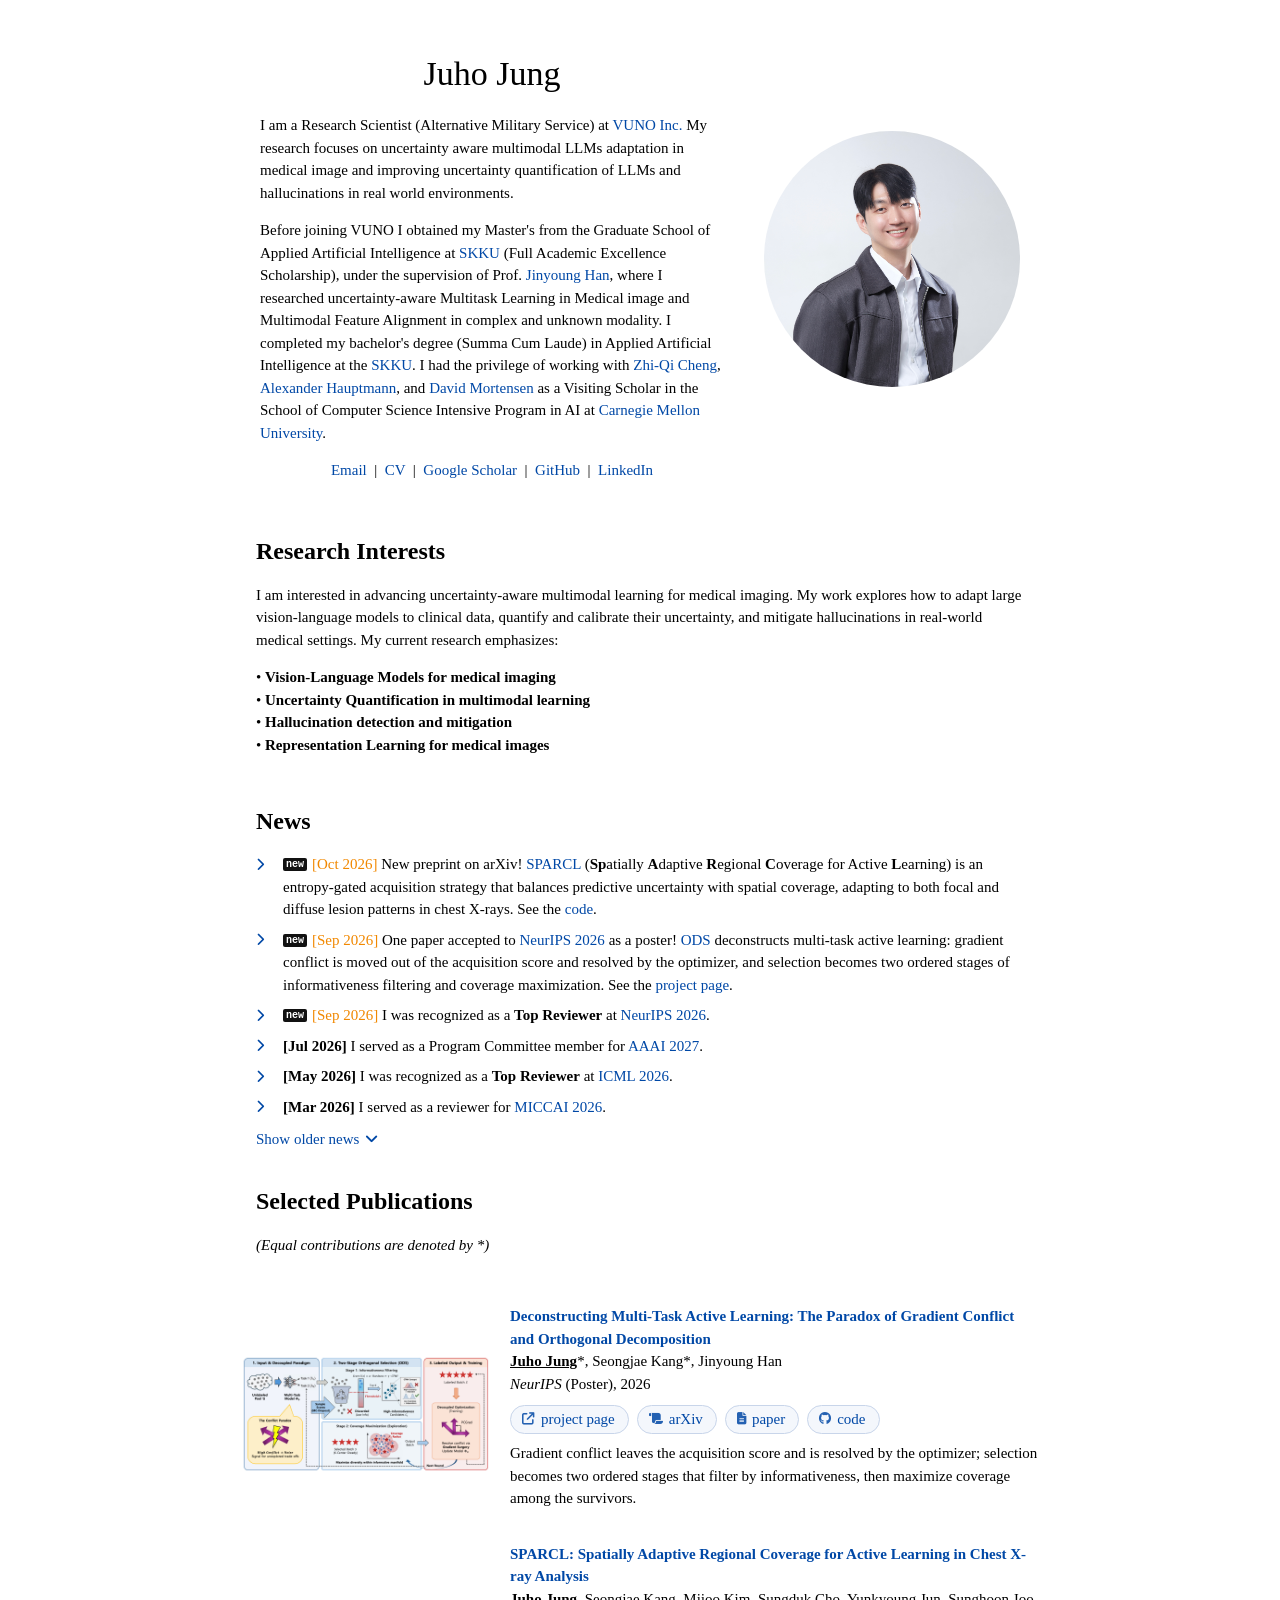
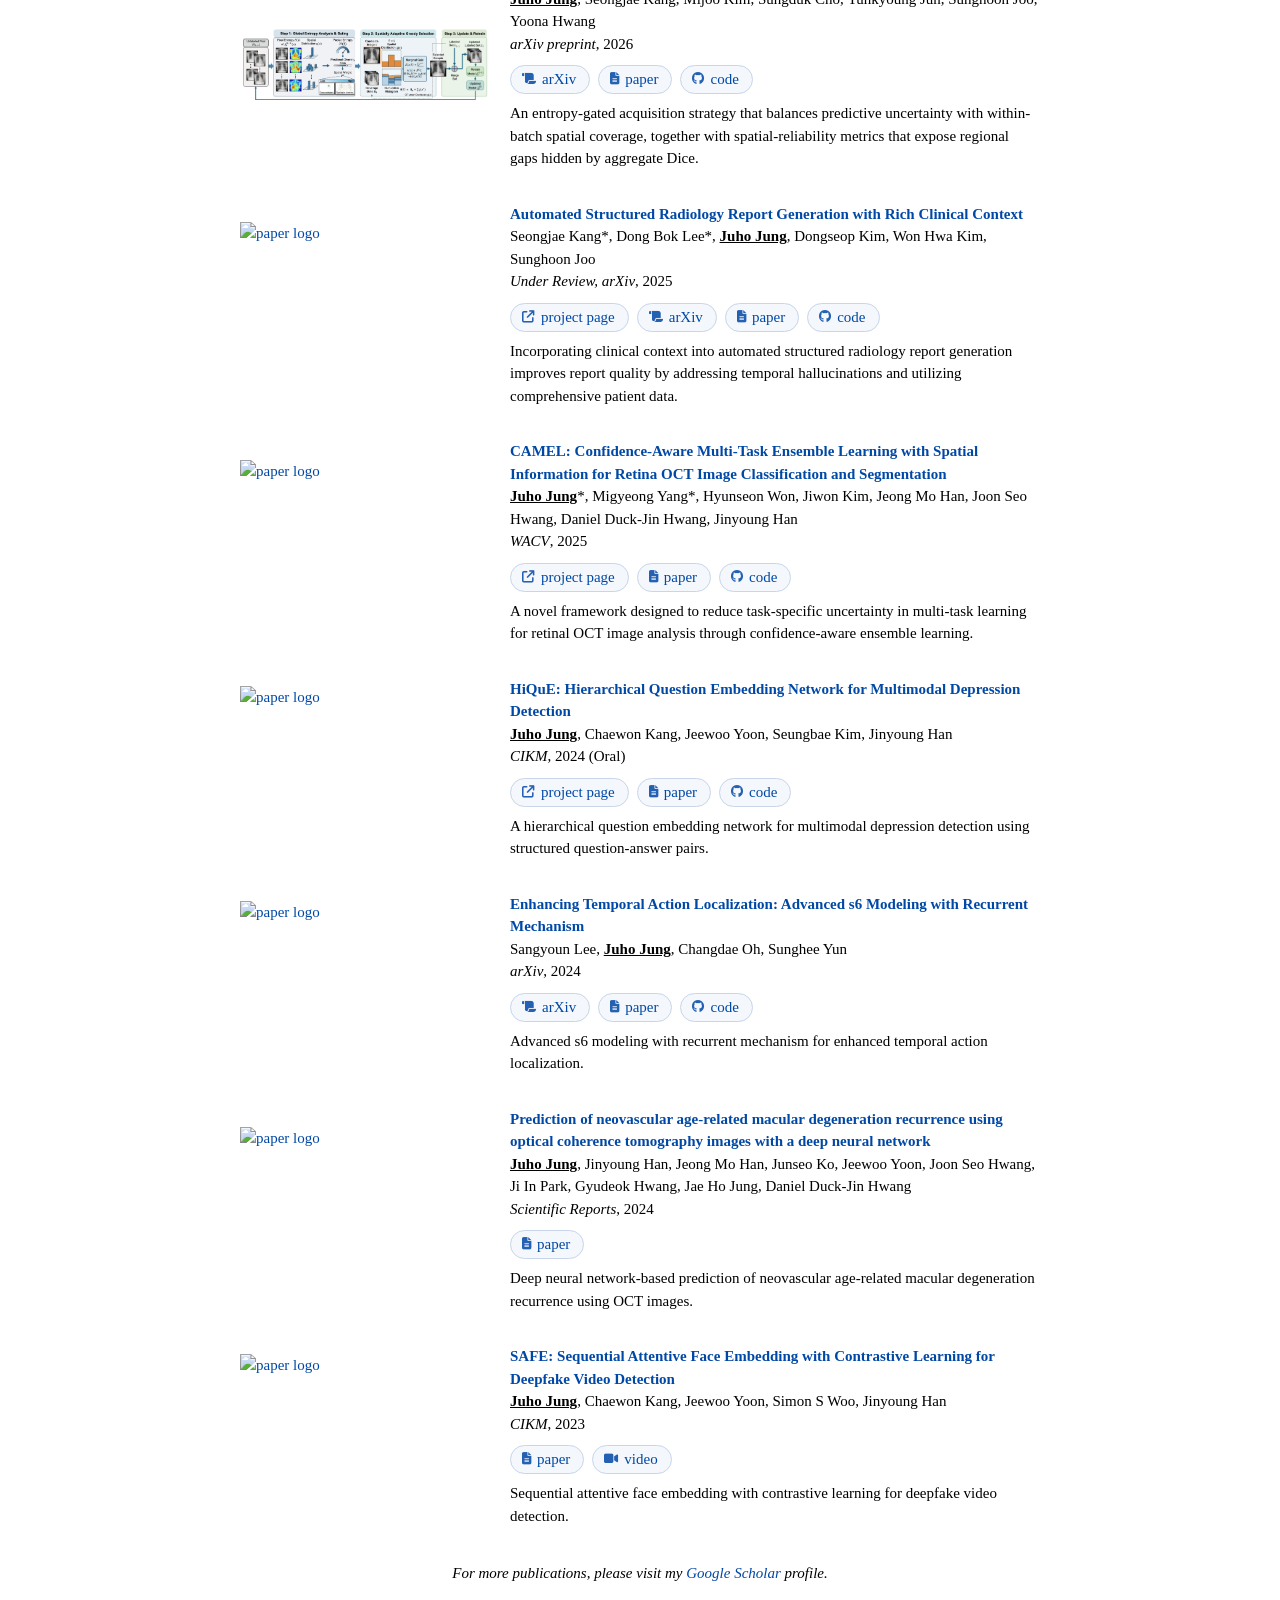
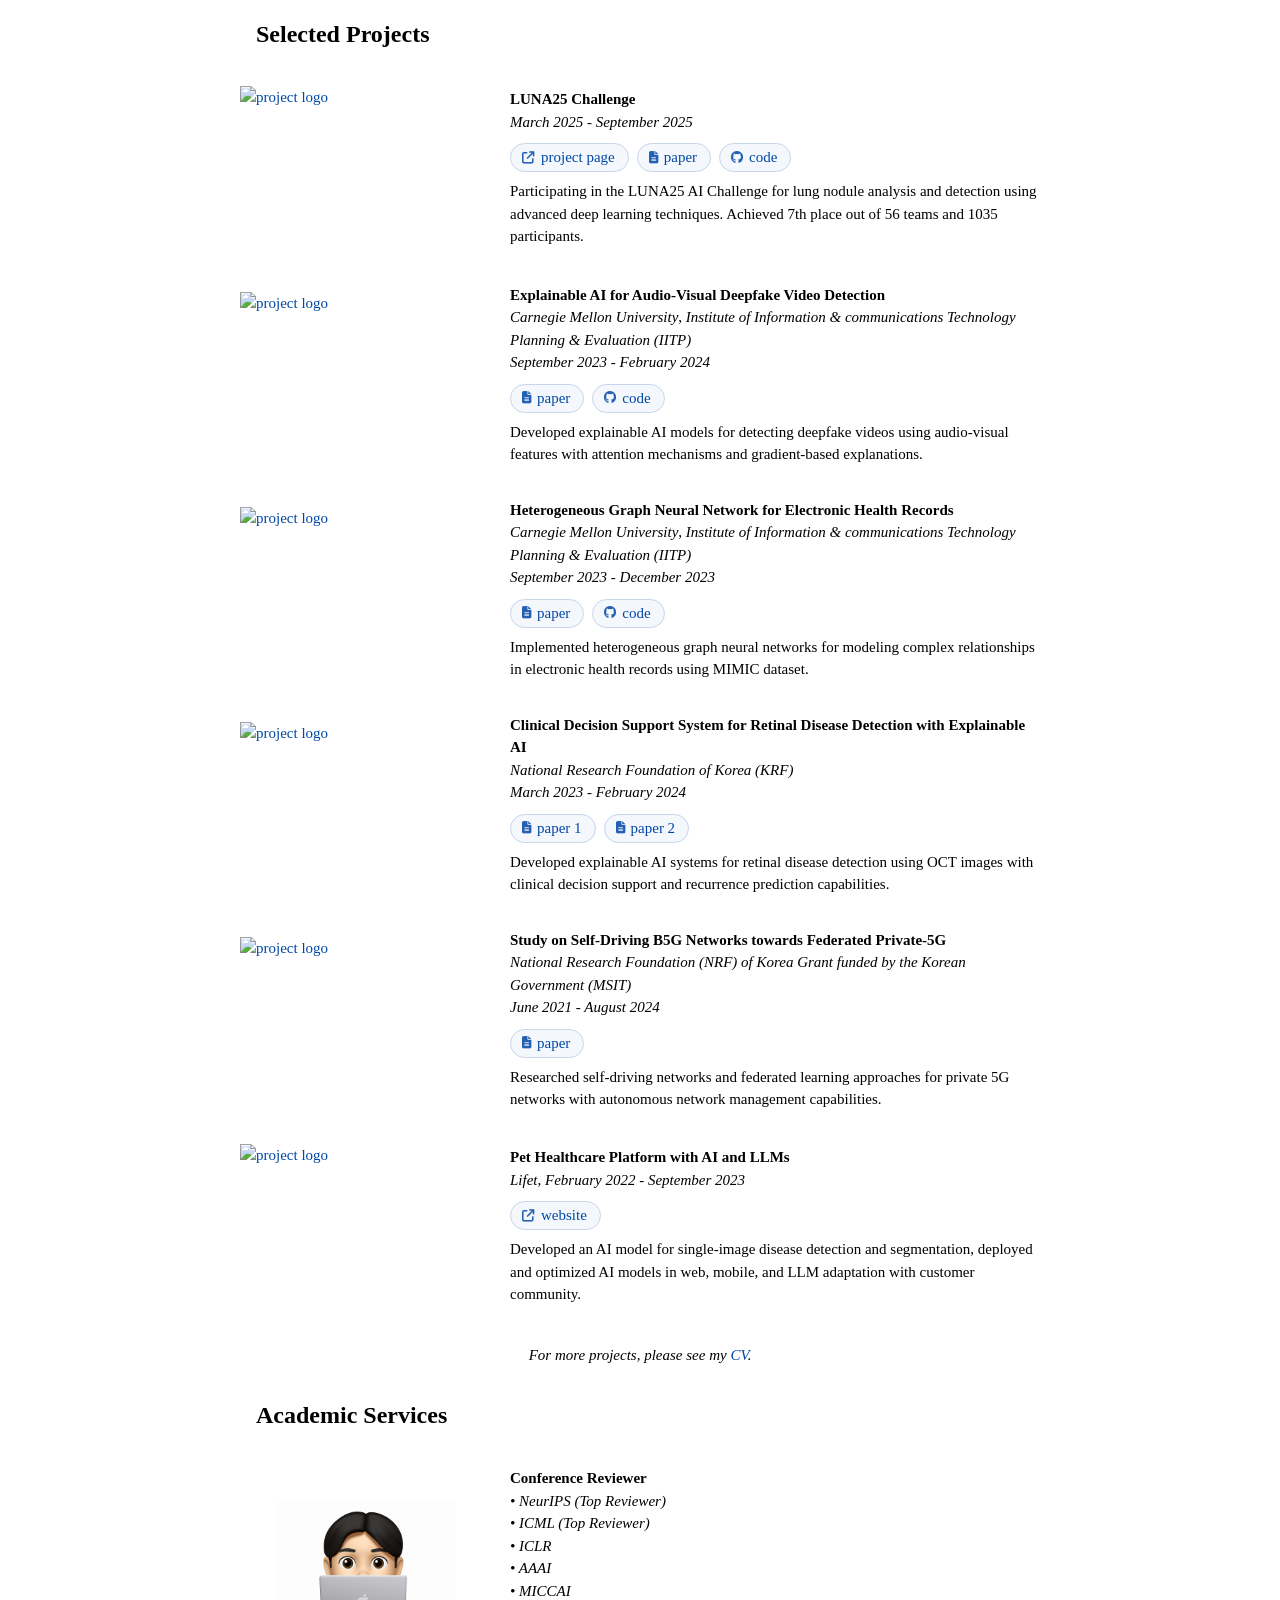
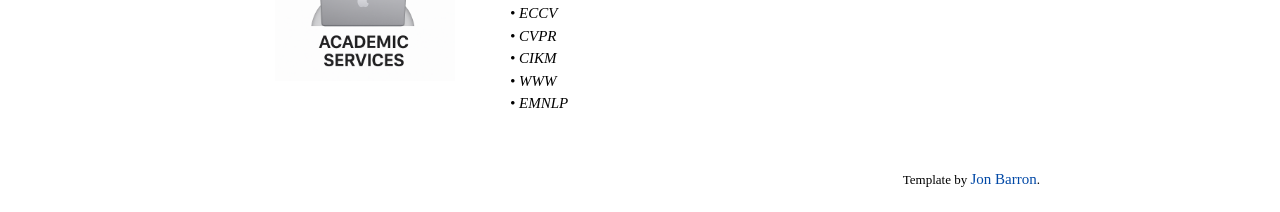
==== commit 1e63f433: "Restyle News section and match typography" ====
--- a/index.html
+++ b/index.html
@@ -12,9 +12,6 @@
     <link rel="apple-touch-icon" href="images/favicon/정주호_증명사진_001.jpeg?v=2">
     <link rel="icon" type="image/png" sizes="32x32" href="images/favicon/정주호_증명사진_001.jpeg?v=2">
     <link rel="icon" type="image/png" sizes="16x16" href="images/favicon/정주호_증명사진_001.jpeg?v=2">
-    <link rel="preconnect" href="https://fonts.googleapis.com">
-    <link rel="preconnect" href="https://fonts.gstatic.com" crossorigin>
-    <link href="https://fonts.googleapis.com/css2?family=Crimson+Pro:ital,wght@0,400;0,700;1,400&display=swap" rel="stylesheet">
     <link rel="stylesheet" href="https://cdnjs.cloudflare.com/ajax/libs/font-awesome/6.5.1/css/all.min.css" crossorigin="anonymous" referrerpolicy="no-referrer">
     <link rel="stylesheet" type="text/css" href="stylesheet.css">
     
@@ -24,15 +21,12 @@
       .pub .thumb { flex:0 0 250px; max-width:250px; }
       .pub .thumb img{ width:100%; height:180px; object-fit:contain; display:block; }
       .pub .meta{ flex:1 1 auto; font-size:15px; line-height:1.5; }
-      .pub .papertitle{ font-size:17px; font-weight:700; }
+      .pub .papertitle{ font-size:15px; font-weight:700; }
       .pub .links{ margin:10px 0 0; display:flex; flex-wrap:wrap; gap:8px; }
-      .pub .links .btn{ display:inline-flex; align-items:center; gap:6px; padding:3px 13px 3px 11px; border:1px solid #c8d5ea; border-radius:999px; background:#f4f7fc; color:var(--link); font-size:14px; line-height:1.45; transition:background .18s, color .18s, border-color .18s, box-shadow .18s, transform .18s; }
+      .pub .links .btn{ display:inline-flex; align-items:center; gap:6px; padding:3px 13px 3px 11px; border:1px solid #c8d5ea; border-radius:999px; background:#f4f7fc; color:var(--link); font-size:15px; line-height:1.4; transition:background .18s, color .18s, border-color .18s, box-shadow .18s, transform .18s; }
       .pub .links .btn i{ font-size:12.5px; opacity:.85; }
       .pub .links .btn:hover, .pub .links .btn:focus-visible{ background:var(--link); border-color:var(--link); color:#fff; transform:translateY(-1px); box-shadow:0 3px 8px rgba(0,72,166,.22); }
       .pub .links .btn:hover i, .pub .links .btn:focus-visible i{ opacity:1; }
-      
-      /* Juho Jung author name styling */
-      .pub .meta strong u { font-size: 1.1em; }
       
       /* Academic Services styling */
       .academic-services { font-size: 15px; line-height: 1.8; }
@@ -79,8 +73,8 @@
         }
         
         /* Text size adjustments */
-        .pub .papertitle { font-size: 16px !important; }
-        .pub .meta { font-size: 14px !important; }
+        .pub .papertitle { font-size: 15px !important; }
+        .pub .meta { font-size: 15px !important; }
         
         /* Profile image sizing */
         table[style*="width:37%"] img {
@@ -91,8 +85,6 @@
       
       /* Very small screens */
       @media (max-width: 480px) {
-        .pub .papertitle { font-size: 14px !important; }
-        .pub .meta { font-size: 13px !important; }
         table[style*="width:37%"] img {
           max-width: 150px !important;
         }
--- a/stylesheet.css
+++ b/stylesheet.css
@@ -1,5 +1,5 @@
 :root {
-  --serif: 'Palatino Linotype', Palatino, 'Book Antiqua', 'TeX Gyre Pagella', 'URW Palladio L', P052, 'Crimson Pro', Georgia, serif;
+  --serif: "Palatino Linotype", "Book Antiqua", Palatino, serif;
   --link: #0048a6;
   --accent: #f18800;
 }
@@ -28,11 +28,11 @@
 
 body {
   background: #fff;
-  color: #1a1a1a;
 }
 
 strong {
   font-family: var(--serif);
+  font-size: 15px;
 }
 
 h2 {
@@ -52,7 +52,7 @@
   padding-top: 20px;
   margin: 0;
   font-family: var(--serif);
-  font-size: 32px;
+  font-size: 34px;
 }
 
 .one {
@@ -89,15 +89,15 @@
 
 /* Introduction text and links styling */
 .intro-text {
-  font-size: 16px;
+  font-size: 15px;
 }
 
 .contact-links {
-  font-size: 16px;
+  font-size: 15px;
 }
 
 .research-interests {
-  font-size: 16px;
+  font-size: 15px;
 }
 
 /* News */
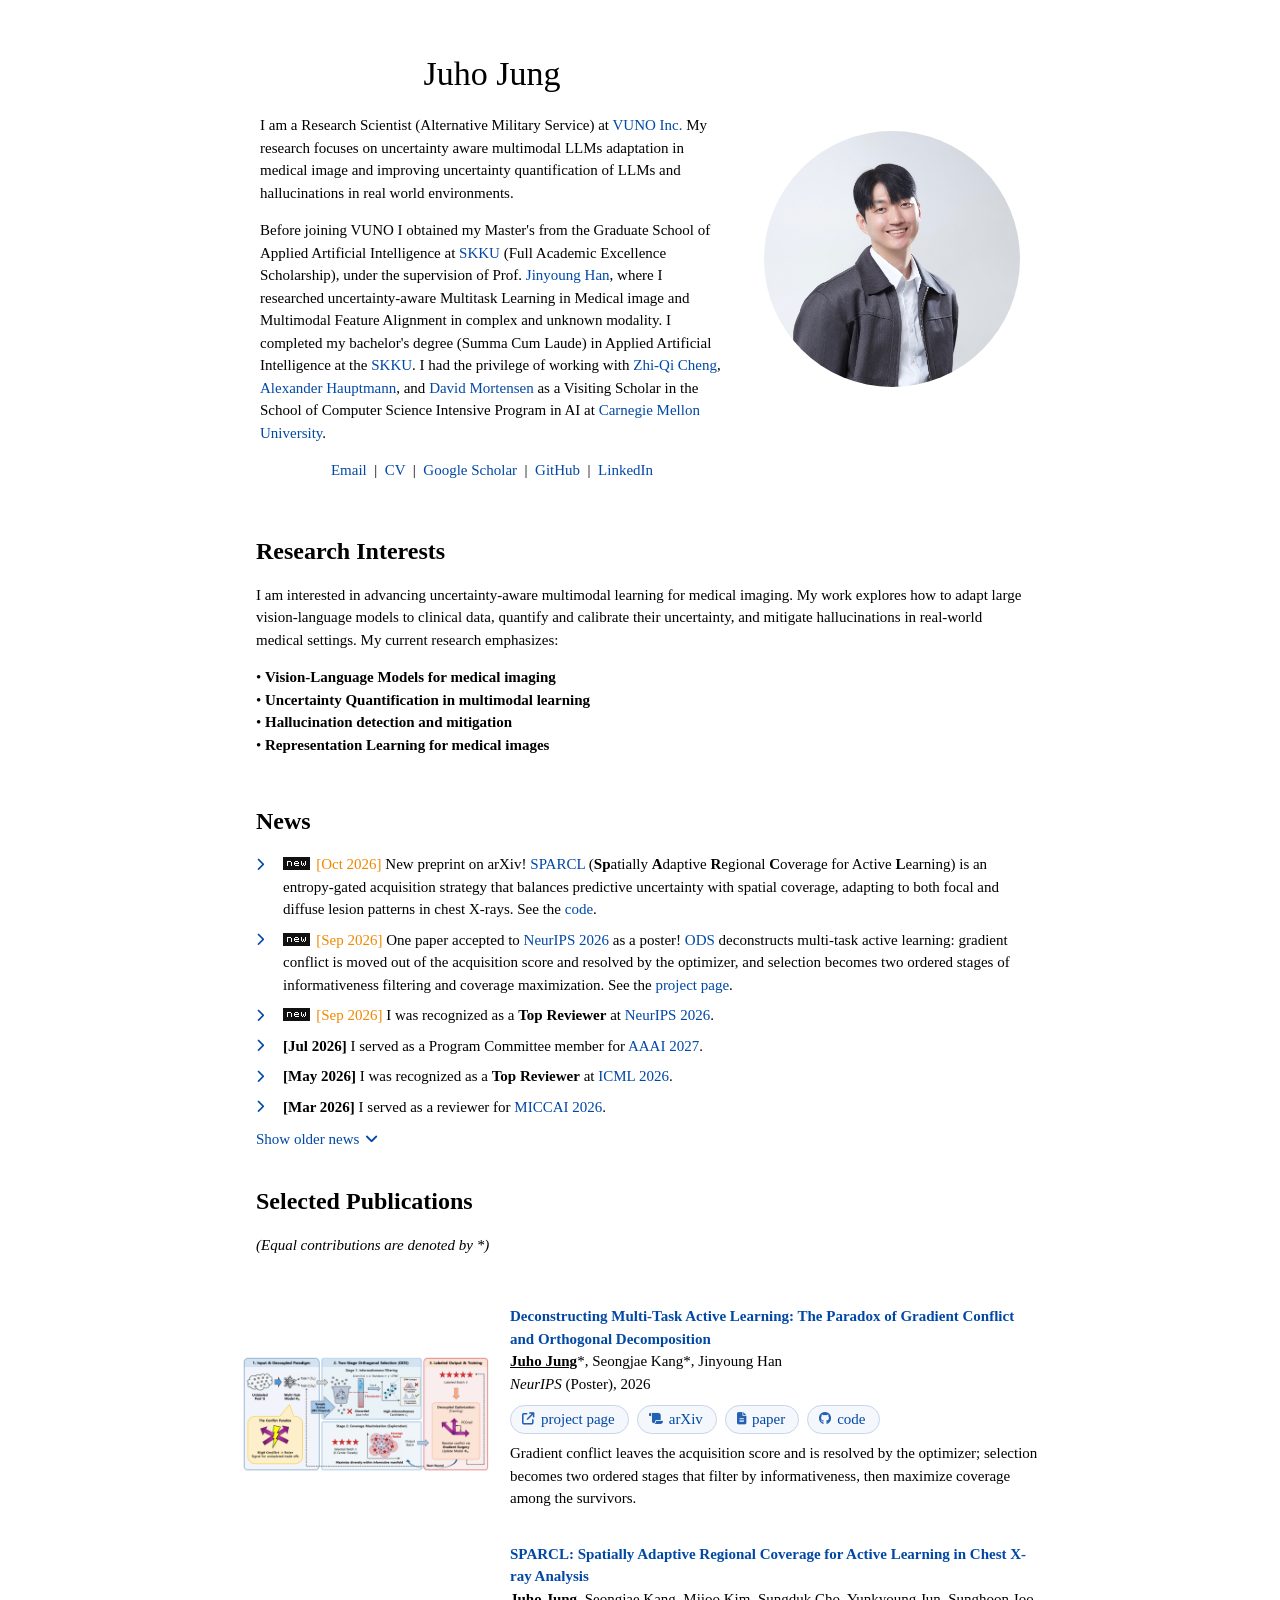
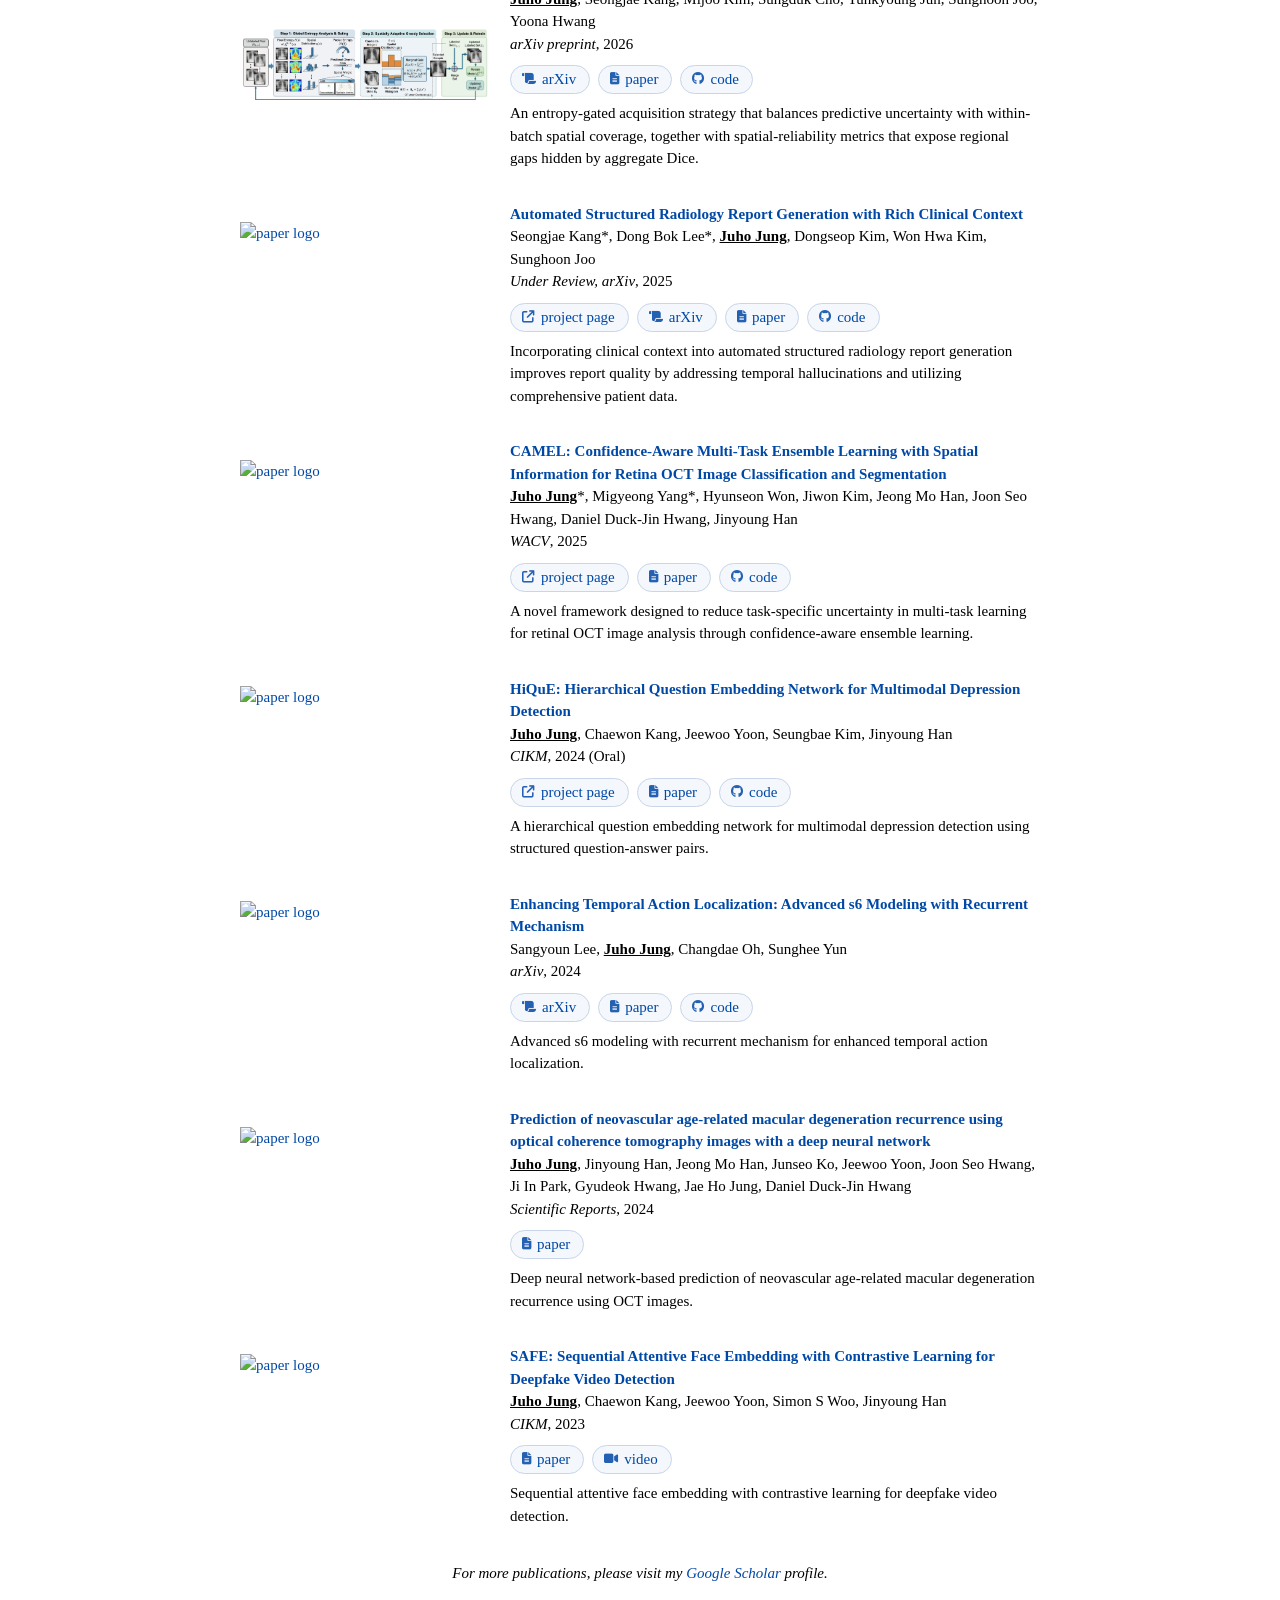
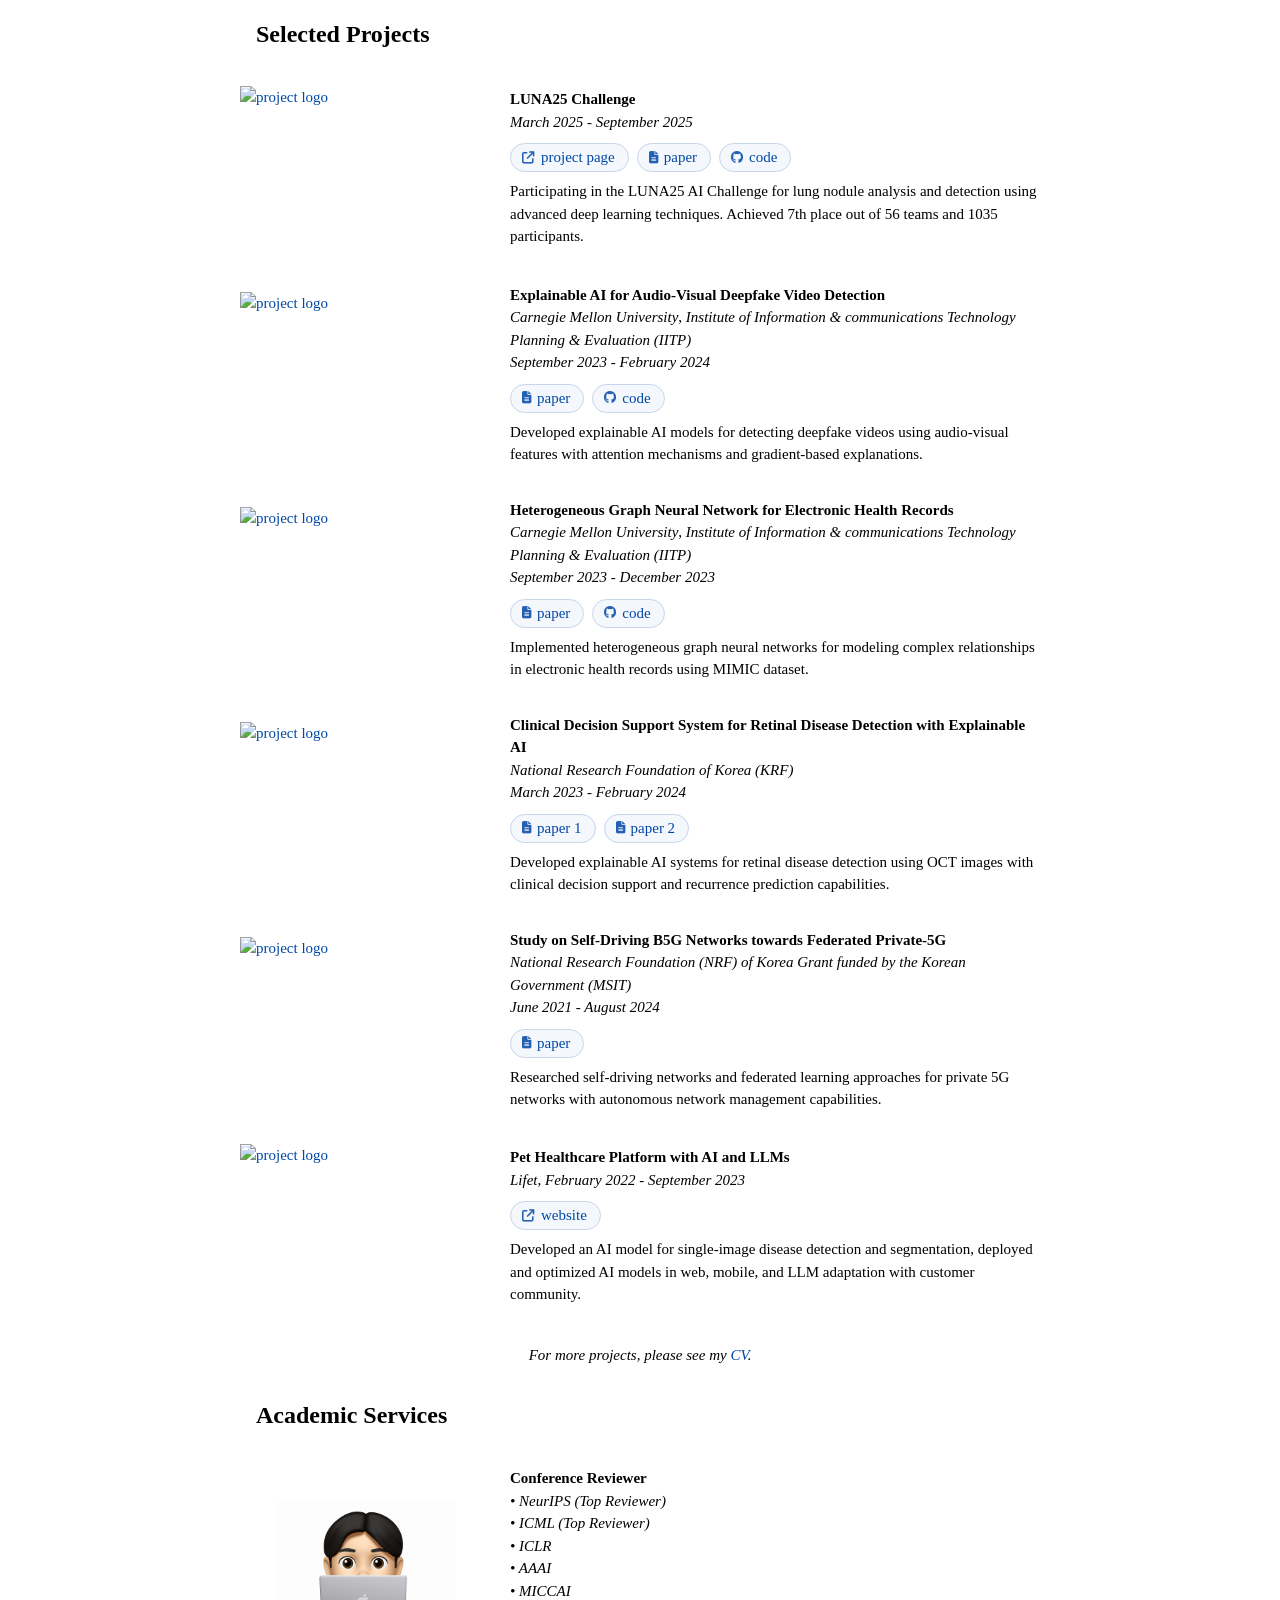
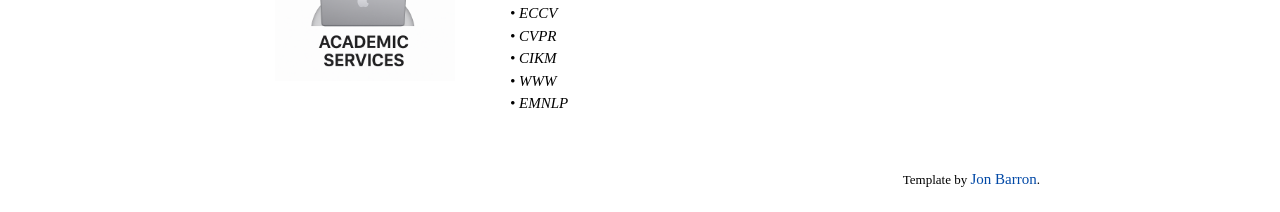
==== commit c7a74d38: "Fix News section: GIF badge, cache-busting, mobile image rule" ====
--- a/index.html
+++ b/index.html
@@ -13,7 +13,7 @@
     <link rel="icon" type="image/png" sizes="32x32" href="images/favicon/정주호_증명사진_001.jpeg?v=2">
     <link rel="icon" type="image/png" sizes="16x16" href="images/favicon/정주호_증명사진_001.jpeg?v=2">
     <link rel="stylesheet" href="https://cdnjs.cloudflare.com/ajax/libs/font-awesome/6.5.1/css/all.min.css" crossorigin="anonymous" referrerpolicy="no-referrer">
-    <link rel="stylesheet" type="text/css" href="stylesheet.css">
+    <link rel="stylesheet" type="text/css" href="stylesheet.css?v=3">
     
     <style>
       /* Jon Barron style - simple and clean */
@@ -67,7 +67,7 @@
         }
         
         /* Image scaling for mobile */
-        img { 
+        .pub .thumb img { 
           max-width: 100% !important; 
           height: 180px !important; 
         }
@@ -143,9 +143,9 @@
               <td style="padding:16px;width:100%;vertical-align:middle">
                 <h2>News</h2>
                 <ul class="news">
-                  <li><span class="new-badge">new</span><i class="fa-solid fa-chevron-right"></i><span class="date recent">[Oct 2026]</span> New preprint on arXiv! <a href="https://arxiv.org/abs/2610.17808">SPARCL</a> (<strong>Sp</strong>atially <strong>A</strong>daptive <strong>R</strong>egional <strong>C</strong>overage for Active <strong>L</strong>earning) is an entropy-gated acquisition strategy that balances predictive uncertainty with spatial coverage, adapting to both focal and diffuse lesion patterns in chest X-rays. See the <a href="https://github.com/vuno/sparcl">code</a>.</li>
-                  <li><span class="new-badge">new</span><i class="fa-solid fa-chevron-right"></i><span class="date recent">[Sep 2026]</span> One paper accepted to <a href="https://neurips.cc/Conferences/2026">NeurIPS 2026</a> as a poster! <a href="https://juho-jung.github.io/multitask_active_learning_official/">ODS</a> deconstructs multi-task active learning: gradient conflict is moved out of the acquisition score and resolved by the optimizer, and selection becomes two ordered stages of informativeness filtering and coverage maximization. See the <a href="https://juho-jung.github.io/multitask_active_learning_official/">project page</a>.</li>
-                  <li><span class="new-badge">new</span><i class="fa-solid fa-chevron-right"></i><span class="date recent">[Sep 2026]</span> I was recognized as a <strong>Top Reviewer</strong> at <a href="https://neurips.cc/Conferences/2026">NeurIPS 2026</a>.</li>
+                  <li><img class="new-badge" src="images/new_animated.gif" alt="new"><i class="fa-solid fa-chevron-right"></i><span class="date recent">[Oct 2026]</span> New preprint on arXiv! <a href="https://arxiv.org/abs/2610.17808">SPARCL</a> (<strong>Sp</strong>atially <strong>A</strong>daptive <strong>R</strong>egional <strong>C</strong>overage for Active <strong>L</strong>earning) is an entropy-gated acquisition strategy that balances predictive uncertainty with spatial coverage, adapting to both focal and diffuse lesion patterns in chest X-rays. See the <a href="https://github.com/vuno/sparcl">code</a>.</li>
+                  <li><img class="new-badge" src="images/new_animated.gif" alt="new"><i class="fa-solid fa-chevron-right"></i><span class="date recent">[Sep 2026]</span> One paper accepted to <a href="https://neurips.cc/Conferences/2026">NeurIPS 2026</a> as a poster! <a href="https://juho-jung.github.io/multitask_active_learning_official/">ODS</a> deconstructs multi-task active learning: gradient conflict is moved out of the acquisition score and resolved by the optimizer, and selection becomes two ordered stages of informativeness filtering and coverage maximization. See the <a href="https://juho-jung.github.io/multitask_active_learning_official/">project page</a>.</li>
+                  <li><img class="new-badge" src="images/new_animated.gif" alt="new"><i class="fa-solid fa-chevron-right"></i><span class="date recent">[Sep 2026]</span> I was recognized as a <strong>Top Reviewer</strong> at <a href="https://neurips.cc/Conferences/2026">NeurIPS 2026</a>.</li>
                   <li><i class="fa-solid fa-chevron-right"></i><span class="date">[Jul 2026]</span> I served as a Program Committee member for <a href="https://aaai.org/conference/aaai/aaai-27/">AAAI 2027</a>.</li>
                   <li><i class="fa-solid fa-chevron-right"></i><span class="date">[May 2026]</span> I was recognized as a <strong>Top Reviewer</strong> at <a href="https://icml.cc/Conferences/2026">ICML 2026</a>.</li>
                   <li><i class="fa-solid fa-chevron-right"></i><span class="date">[Mar 2026]</span> I served as a reviewer for <a href="https://conferences.miccai.org/2026/">MICCAI 2026</a>.</li>
--- a/stylesheet.css
+++ b/stylesheet.css
@@ -131,26 +131,11 @@
 }
 
 .new-badge {
-  display: inline-block;
-  margin-right: 5px;
-  padding: 0 3px;
-  background: #111;
-  color: #fff;
-  font-family: Menlo, Consolas, monospace;
-  font-size: 10px;
-  font-weight: 700;
-  line-height: 13px;
-  border-radius: 2px;
-  vertical-align: 2px;
-  animation: new-blink 1.2s steps(2, start) infinite;
-}
-
-@keyframes new-blink {
-  50% { background: #e8361f; }
-}
-
-@media (prefers-reduced-motion: reduce) {
-  .new-badge { animation: none; }
+  height: 13px;
+  width: auto;
+  margin-right: 6px;
+  vertical-align: -1px;
+  image-rendering: pixelated;
 }
 
 .older-news summary {
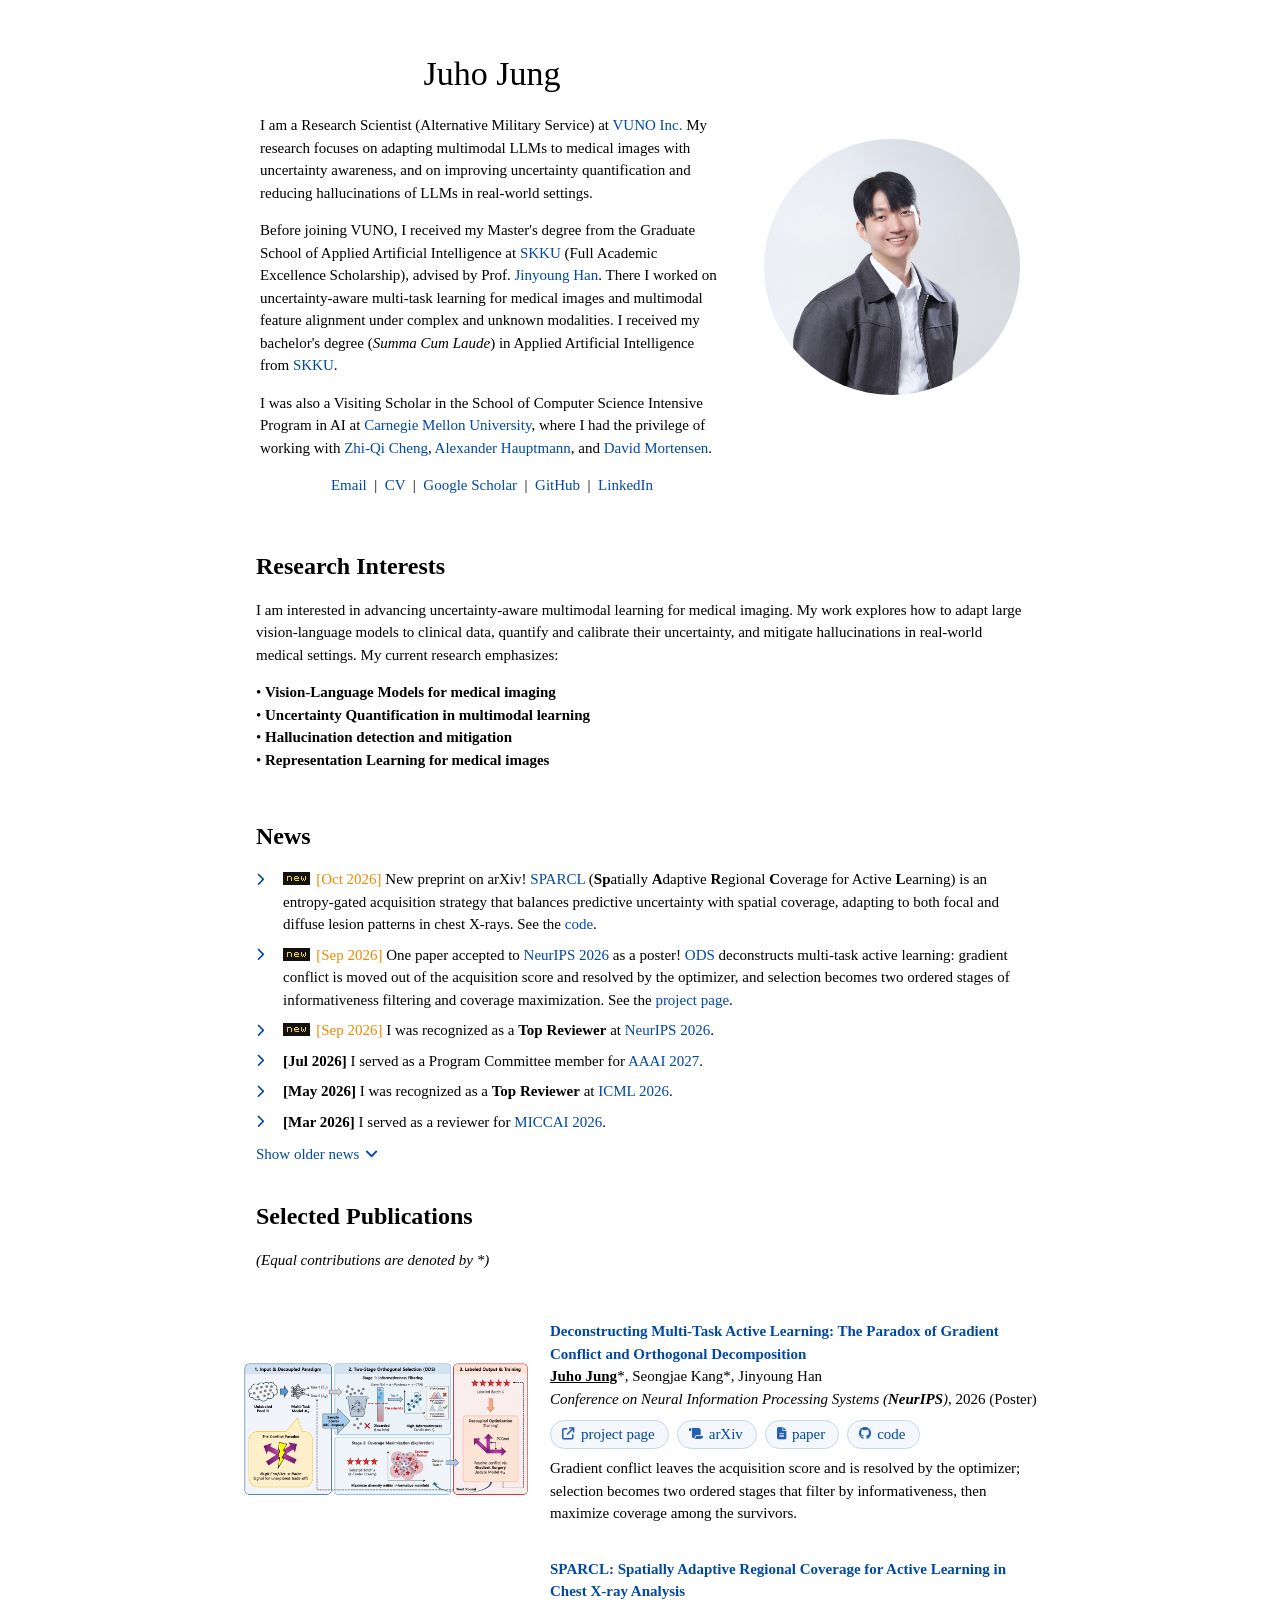
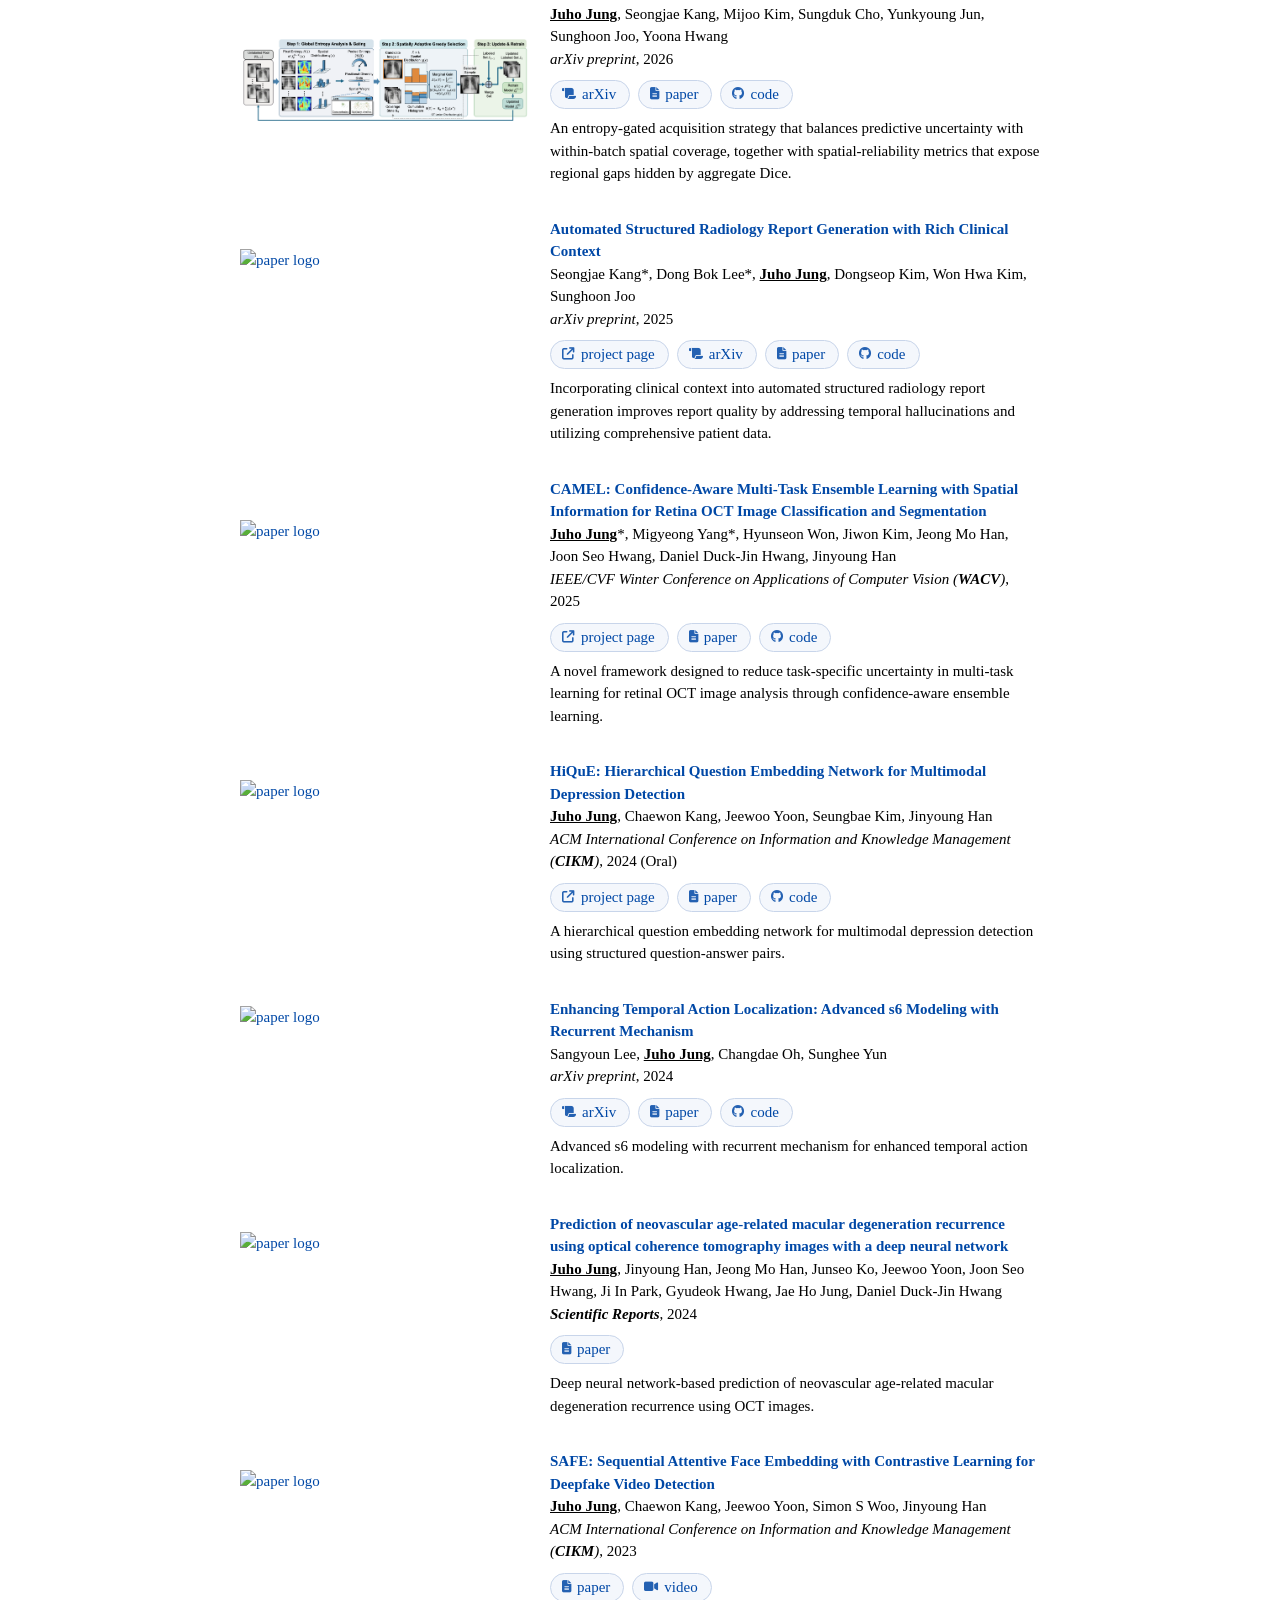
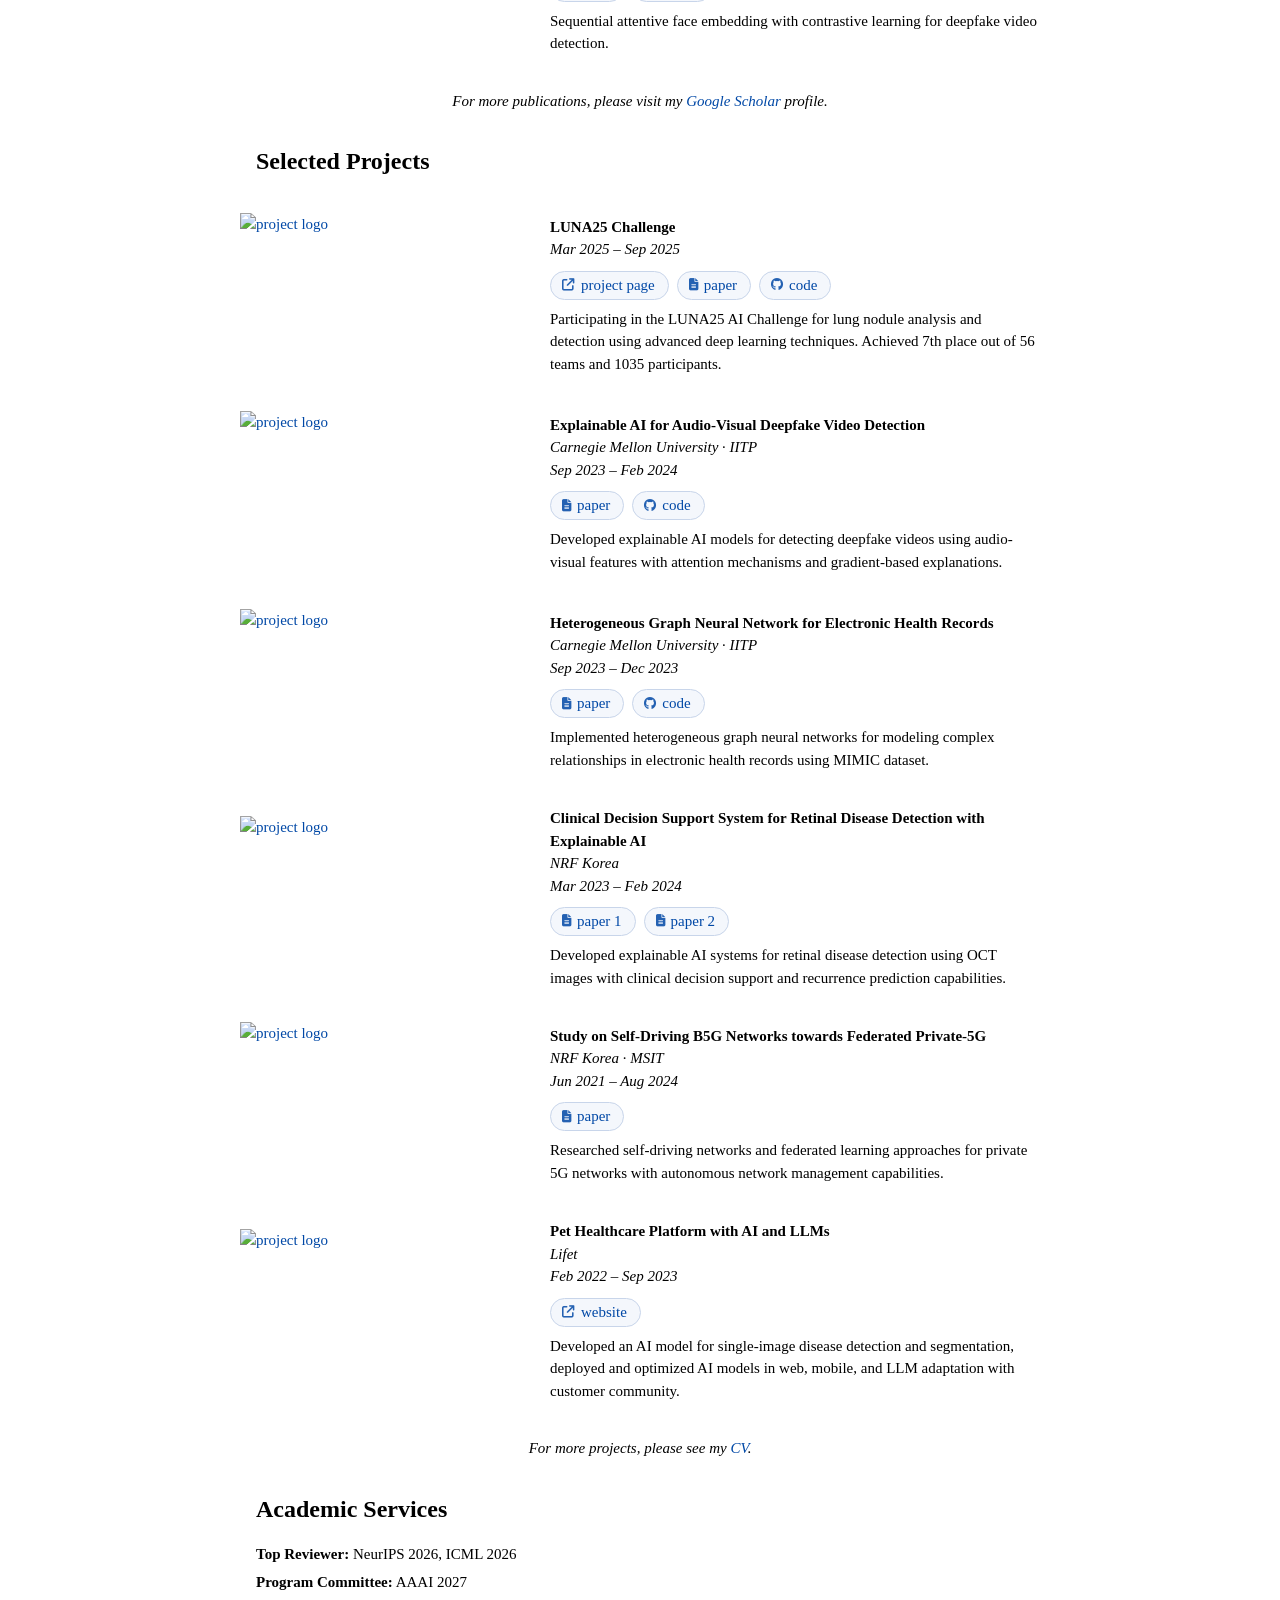
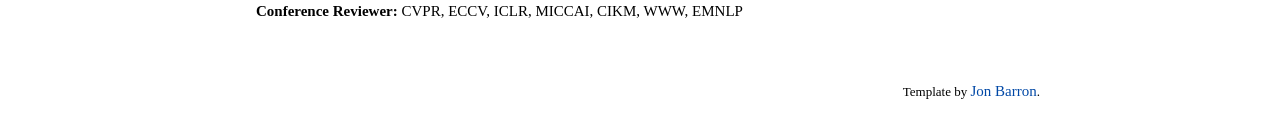
==== commit e9222b8c: "Improve readability: venues, services, intro, projects, thumbnails" ====
--- a/index.html
+++ b/index.html
@@ -18,7 +18,7 @@
     <style>
       /* Jon Barron style - simple and clean */
       .pub { display:flex; align-items:center; gap:20px; margin:18px 0; }
-      .pub .thumb { flex:0 0 250px; max-width:250px; }
+      .pub .thumb { flex:0 0 290px; max-width:290px; }
       .pub .thumb img{ width:100%; height:180px; object-fit:contain; display:block; }
       .pub .meta{ flex:1 1 auto; font-size:15px; line-height:1.5; }
       .pub .papertitle{ font-size:15px; font-weight:700; }
@@ -28,10 +28,9 @@
       .pub .links .btn:hover, .pub .links .btn:focus-visible{ background:var(--link); border-color:var(--link); color:#fff; transform:translateY(-1px); box-shadow:0 3px 8px rgba(0,72,166,.22); }
       .pub .links .btn:hover i, .pub .links .btn:focus-visible i{ opacity:1; }
       
-      /* Academic Services styling */
-      .academic-services { font-size: 15px; line-height: 1.8; }
-      .academic-services .service-category { font-size: 16px; font-weight: 600; }
-      .academic-services .conference-item { font-size: 14px; font-weight: normal; }
+      /* Academic Services */
+      .services{ list-style:none; margin:0; padding:0; }
+      .services li{ margin-bottom:6px; }
       
       /* Mobile responsive improvements */
       @media (max-width: 768px) {
@@ -104,10 +103,13 @@
                   Juho Jung
                 </p>
                 <p class="intro-text">
-		I am a Research Scientist (Alternative Military Service) at <a href="https://vuno.co/en/">VUNO Inc.</a> My research focuses on uncertainty aware multimodal LLMs adaptation in medical image and improving uncertainty quantification of LLMs and hallucinations in real world environments.
+		I am a Research Scientist (Alternative Military Service) at <a href="https://vuno.co/en/">VUNO Inc.</a> My research focuses on adapting multimodal LLMs to medical images with uncertainty awareness, and on improving uncertainty quantification and reducing hallucinations of LLMs in real-world settings.
 		</p>
 		<p class="intro-text">
-		Before joining VUNO I obtained my Master's from the Graduate School of Applied Artificial Intelligence at <a href="https://sw.skku.edu/eng_sw/index.do">SKKU</a> (Full Academic Excellence Scholarship), under the supervision of Prof. <a href="https://sites.google.com/site/jyhantop/jinyoung-han-ph-d">Jinyoung Han</a>, where I researched uncertainty-aware Multitask Learning in Medical image and Multimodal Feature Alignment in complex and unknown modality. I completed my bachelor's degree (Summa Cum Laude) in Applied Artificial Intelligence at the <a href="https://sw.skku.edu/eng_sw/index.do">SKKU</a>. I had the privilege of working with <a href="https://scholar.google.com/citations?user=uB2He2UAAAAJ&hl=en">Zhi-Qi Cheng</a>, <a href="https://scholar.google.co.uk/citations?user=Py54GcEAAAAJ&hl=en">Alexander Hauptmann</a>, and <a href="https://www.cs.cmu.edu/~dmortens/">David Mortensen</a> as a Visiting Scholar in the School of Computer Science Intensive Program in AI at <a href="https://www.cmu.edu/">Carnegie Mellon University</a>.
+		Before joining VUNO, I received my Master's degree from the Graduate School of Applied Artificial Intelligence at <a href="https://sw.skku.edu/eng_sw/index.do">SKKU</a> (Full Academic Excellence Scholarship), advised by Prof. <a href="https://sites.google.com/site/jyhantop/jinyoung-han-ph-d">Jinyoung Han</a>. There I worked on uncertainty-aware multi-task learning for medical images and multimodal feature alignment under complex and unknown modalities. I received my bachelor's degree (<i>Summa Cum Laude</i>) in Applied Artificial Intelligence from <a href="https://sw.skku.edu/eng_sw/index.do">SKKU</a>.
+		</p>
+		<p class="intro-text">
+		I was also a Visiting Scholar in the School of Computer Science Intensive Program in AI at <a href="https://www.cmu.edu/">Carnegie Mellon University</a>, where I had the privilege of working with <a href="https://scholar.google.com/citations?user=uB2He2UAAAAJ&hl=en">Zhi-Qi Cheng</a>, <a href="https://scholar.google.co.uk/citations?user=Py54GcEAAAAJ&hl=en">Alexander Hauptmann</a>, and <a href="https://www.cs.cmu.edu/~dmortens/">David Mortensen</a>.
                 </p>
                 <p class="contact-links" style="text-align:center">
                   <a href="mailto:zuho.jung@gmail.com">Email</a> &nbsp;|&nbsp;
@@ -186,7 +188,7 @@
                 </span>
               </a><br>
               <strong><u>Juho Jung</u></strong>*, Seongjae Kang*, Jinyoung Han<br>
-              <em>NeurIPS</em> (Poster), 2026
+              <em>Conference on Neural Information Processing Systems (<strong>NeurIPS</strong>)</em>, 2026 (Poster)
               <div class="links">
                 <a class="btn" href="https://juho-jung.github.io/multitask_active_learning_official/"><i class="fa-solid fa-arrow-up-right-from-square"></i>project page</a>
                 <a class="btn" href="https://arxiv.org/abs/2610.23623"><i class="fa-solid fa-scroll"></i>arXiv</a>
@@ -239,7 +241,7 @@
                 </span>
               </a><br>
               Seongjae Kang*, Dong Bok Lee*, <strong><u>Juho Jung</u></strong>, Dongseop Kim, Won Hwa Kim, Sunghoon Joo<br>
-              <em>Under Review, arXiv</em>, 2025
+              <em>arXiv preprint</em>, 2025
               <div class="links">
                 <a class="btn" href="https://huggingface.co/papers/2510.00428"><i class="fa-solid fa-arrow-up-right-from-square"></i>project page</a>
                 <a class="btn" href="https://arxiv.org/abs/2510.00428"><i class="fa-solid fa-scroll"></i>arXiv</a>
@@ -267,7 +269,7 @@
                 </span>
               </a><br>
               <strong><u>Juho Jung</u></strong>*, Migyeong Yang*, Hyunseon Won, Jiwon Kim, Jeong Mo Han, Joon Seo Hwang, Daniel Duck-Jin Hwang, Jinyoung Han<br>
-              <em>WACV</em>, 2025
+              <em>IEEE/CVF Winter Conference on Applications of Computer Vision (<strong>WACV</strong>)</em>, 2025
               <div class="links">
                 <a class="btn" href="https://openaccess.thecvf.com/content/WACV2025/html/Jung_CAMEL_Confidence-Aware_Multi-Task_Ensemble_Learning_with_Spatial_Information_for_Retina_WACV_2025_paper.html"><i class="fa-solid fa-arrow-up-right-from-square"></i>project page</a>
                 <a class="btn" href="data/paper/camel-wacv-2025.pdf"><i class="fa-solid fa-file-lines"></i>paper</a>
@@ -293,7 +295,7 @@
                 </span>
               </a><br>
               <strong><u>Juho Jung</u></strong>, Chaewon Kang, Jeewoo Yoon, Seungbae Kim, Jinyoung Han<br>
-              <em>CIKM</em>, 2024 (Oral)
+              <em>ACM International Conference on Information and Knowledge Management (<strong>CIKM</strong>)</em>, 2024 (Oral)
               <div class="links">
                 <a class="btn" href="https://dl.acm.org/doi/abs/10.1145/3627673.3679797"><i class="fa-solid fa-arrow-up-right-from-square"></i>project page</a>
                 <a class="btn" href="data/paper/hique-cikm-2025.pdf"><i class="fa-solid fa-file-lines"></i>paper</a>
@@ -319,7 +321,7 @@
                 </span>
               </a><br>
               Sangyoun Lee, <strong><u>Juho Jung</u></strong>, Changdae Oh, Sunghee Yun<br>
-              <em>arXiv</em>, 2024
+              <em>arXiv preprint</em>, 2024
               <div class="links">
                 <a class="btn" href="https://arxiv.org/abs/2407.13078"><i class="fa-solid fa-scroll"></i>arXiv</a>
                 <a class="btn" href="data/paper/s6-arxiv-2024.pdf"><i class="fa-solid fa-file-lines"></i>paper</a>
@@ -345,7 +347,7 @@
                 </span>
               </a><br>
               <strong><u>Juho Jung</u></strong>, Jinyoung Han, Jeong Mo Han, Junseo Ko, Jeewoo Yoon, Joon Seo Hwang, Ji In Park, Gyudeok Hwang, Jae Ho Jung, Daniel Duck-Jin Hwang<br>
-              <em>Scientific Reports</em>, 2024
+              <em><strong>Scientific Reports</strong></em>, 2024
               <div class="links">
                 <a class="btn" href="data/paper/amd_prediction-scientificreport-2024.pdf"><i class="fa-solid fa-file-lines"></i>paper</a>
               </div>
@@ -369,7 +371,7 @@
                 </span>
               </a><br>
               <strong><u>Juho Jung</u></strong>, Chaewon Kang, Jeewoo Yoon, Simon S Woo, Jinyoung Han<br>
-              <em>CIKM</em>, 2023
+              <em>ACM International Conference on Information and Knowledge Management (<strong>CIKM</strong>)</em>, 2023
               <div class="links">
                 <a class="btn" href="data/paper/safe-cikm-2024.pdf"><i class="fa-solid fa-file-lines"></i>paper</a>
                 <a class="btn" href="data/video/cikm_presentation_10.1145_3583780.3615279.mp4"><i class="fa-solid fa-video"></i>video</a>
@@ -403,7 +405,7 @@
               <span class="papertitle">
                 LUNA25 Challenge
               </span><br>
-              <em>March 2025 - September 2025</em><br>
+              <em>Mar 2025 – Sep 2025</em><br>
               <div class="links">
                 <a class="btn" href="https://luna25.grand-challenge.org/ai-phases-rules/"><i class="fa-solid fa-arrow-up-right-from-square"></i>project page</a>
                 <a class="btn" href="data/project/LUNA_25.pdf"><i class="fa-solid fa-file-lines"></i>paper</a>
@@ -426,8 +428,8 @@
               <span class="papertitle">
                 Explainable AI for Audio-Visual Deepfake Video Detection
               </span><br>
-              <em>Carnegie Mellon University</em>, <em>Institute of Information & communications Technology Planning & Evaluation (IITP)</em><br>
-              <em>September 2023 - February 2024</em><br>
+              <em>Carnegie Mellon University</em> · <em>IITP</em><br>
+              <em>Sep 2023 – Feb 2024</em><br>
               <div class="links">
                 <a class="btn" href="data/project/WWW.pdf"><i class="fa-solid fa-file-lines"></i>paper</a>
                 <a class="btn" href="https://github.com/Juho-Jung/FakeMix"><i class="fa-brands fa-github"></i>code</a>
@@ -449,8 +451,8 @@
               <span class="papertitle">
                 Heterogeneous Graph Neural Network for Electronic Health Records
               </span><br>
-              <em>Carnegie Mellon University</em>, <em>Institute of Information & communications Technology Planning & Evaluation (IITP)</em><br>
-              <em>September 2023 - December 2023</em><br>
+              <em>Carnegie Mellon University</em> · <em>IITP</em><br>
+              <em>Sep 2023 – Dec 2023</em><br>
               <div class="links">
                 <a class="btn" href="data/project/GraphEHR.pdf"><i class="fa-solid fa-file-lines"></i>paper</a>
                 <a class="btn" href="https://github.com/Juho-Jung/MIMIC_GNN?tab=readme-ov-file"><i class="fa-brands fa-github"></i>code</a>
@@ -472,8 +474,8 @@
               <span class="papertitle">
                 Clinical Decision Support System for Retinal Disease Detection with Explainable AI
               </span><br>
-              <em>National Research Foundation of Korea (KRF)</em><br>
-              <em>March 2023 - February 2024</em><br>
+              <em>NRF Korea</em><br>
+              <em>Mar 2023 – Feb 2024</em><br>
               <div class="links">
                 <a class="btn" href="data/project/Anti-VEGFtreatment.pdf"><i class="fa-solid fa-file-lines"></i>paper 1</a>
                 <a class="btn" href="data/project/recurrence.pdf"><i class="fa-solid fa-file-lines"></i>paper 2</a>
@@ -495,8 +497,8 @@
               <span class="papertitle">
                 Study on Self-Driving B5G Networks towards Federated Private-5G
               </span><br>
-              <em>National Research Foundation (NRF) of Korea Grant funded by the Korean Government (MSIT)</em><br>
-              <em>June 2021 - August 2024</em><br>
+              <em>NRF Korea</em> · <em>MSIT</em><br>
+              <em>Jun 2021 – Aug 2024</em><br>
               <div class="links">
                 <a class="btn" href="data/project/ISOML.pdf"><i class="fa-solid fa-file-lines"></i>paper</a>
               </div>
@@ -517,7 +519,8 @@
               <span class="papertitle">
                 Pet Healthcare Platform with AI and LLMs
               </span><br>
-              <em>Lifet</em>, <em>February 2022 - September 2023</em><br>
+              <em>Lifet</em><br>
+              <em>Feb 2022 – Sep 2023</em><br>
               <div class="links">
                 <a class="btn" href="https://lifet.co.kr/Survey/AI/Intro"><i class="fa-solid fa-arrow-up-right-from-square"></i>website</a>
               </div>
@@ -539,29 +542,17 @@
             </tr>
           </tbody></table>
           
-          <div class="pub">
-            <div class="thumb">
-              <a href="images/academic_services_jh.png">
-                <img alt="project logo" src="images/academic_services_jh.png">
-              </a>
-            </div>
-
-            <div class="meta">
-              <span class="papertitle">
-                Conference Reviewer
-              </span><br>
-              <em>• NeurIPS (Top Reviewer)</em><br>
-              <em>• ICML (Top Reviewer)</em><br>
-			  <em>• ICLR</em><br>
-			  <em>• AAAI</em><br>
-              <em>• MICCAI</em><br>
-              <em>• ECCV</em><br>
-              <em>• CVPR</em><br>
-              <em>• CIKM</em><br>
-			  <em>• WWW</em><br>
-              <em>• EMNLP</em><br>
-            </div>
-          </div>
+          <table style="width:100%;border:0px;border-spacing:0px;border-collapse:separate;margin-right:auto;margin-left:auto;"><tbody>
+            <tr>
+              <td style="padding:0 16px 16px;width:100%;vertical-align:middle">
+                <ul class="services">
+                  <li><strong>Top Reviewer:</strong> NeurIPS 2026, ICML 2026</li>
+                  <li><strong>Program Committee:</strong> AAAI 2027</li>
+                  <li><strong>Conference Reviewer:</strong> CVPR, ECCV, ICLR, MICCAI, CIKM, WWW, EMNLP</li>
+                </ul>
+              </td>
+            </tr>
+          </tbody></table>
 
           <table style="width:100%;border:0px;border-spacing:0px;border-collapse:separate;margin-right:auto;margin-left:auto;"><tbody>
             <tr>
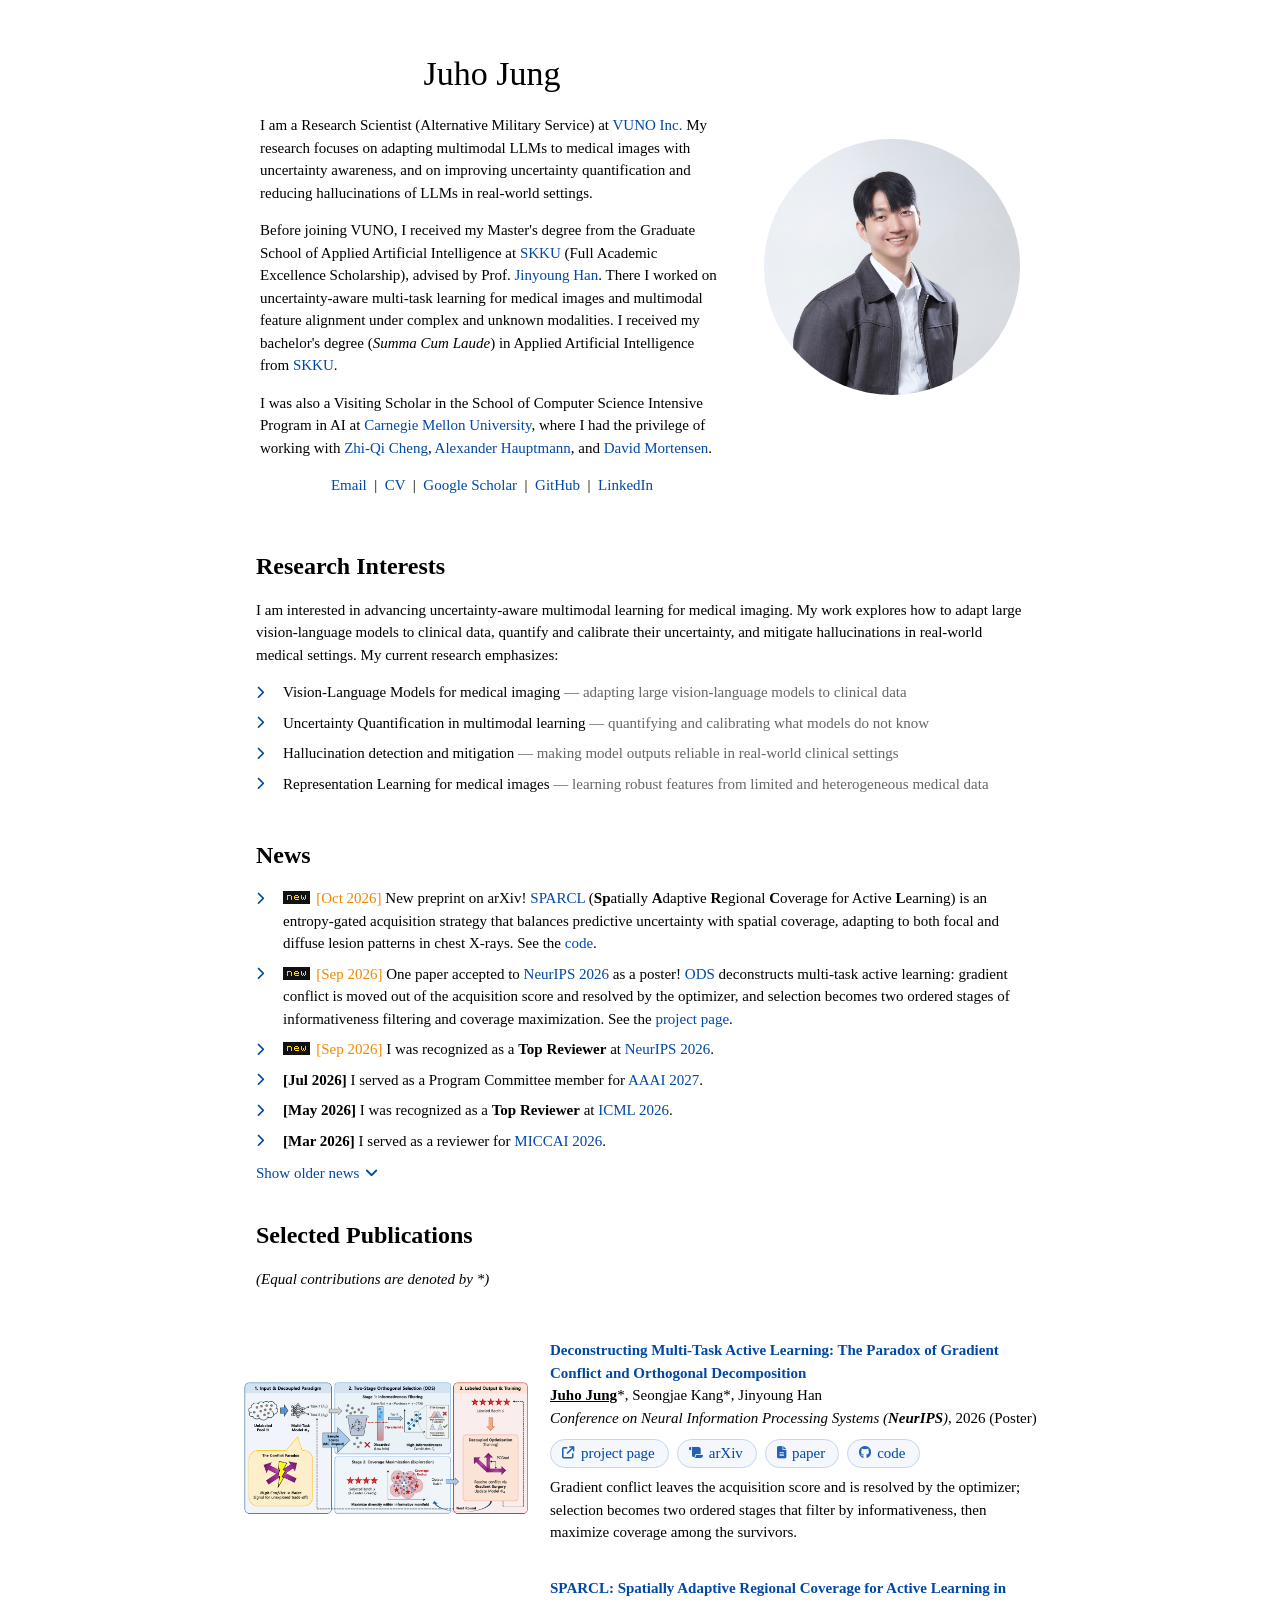
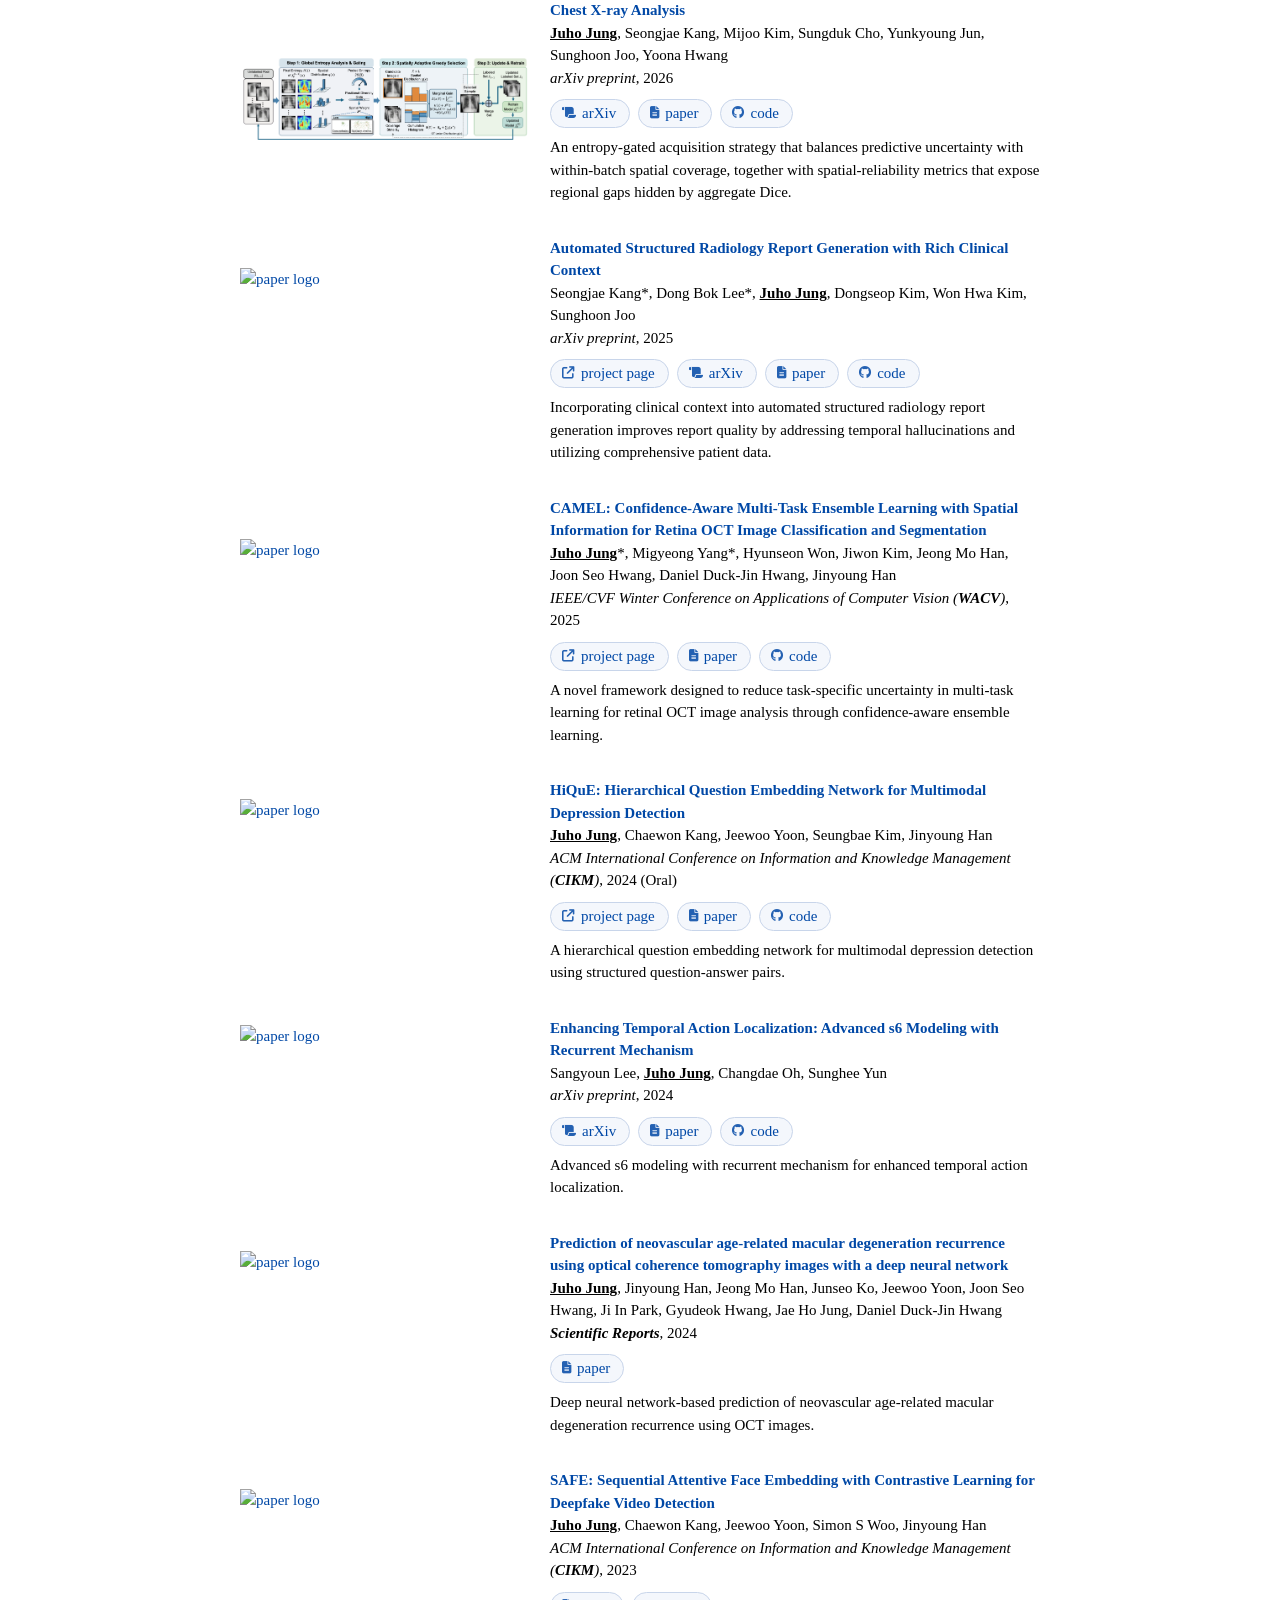
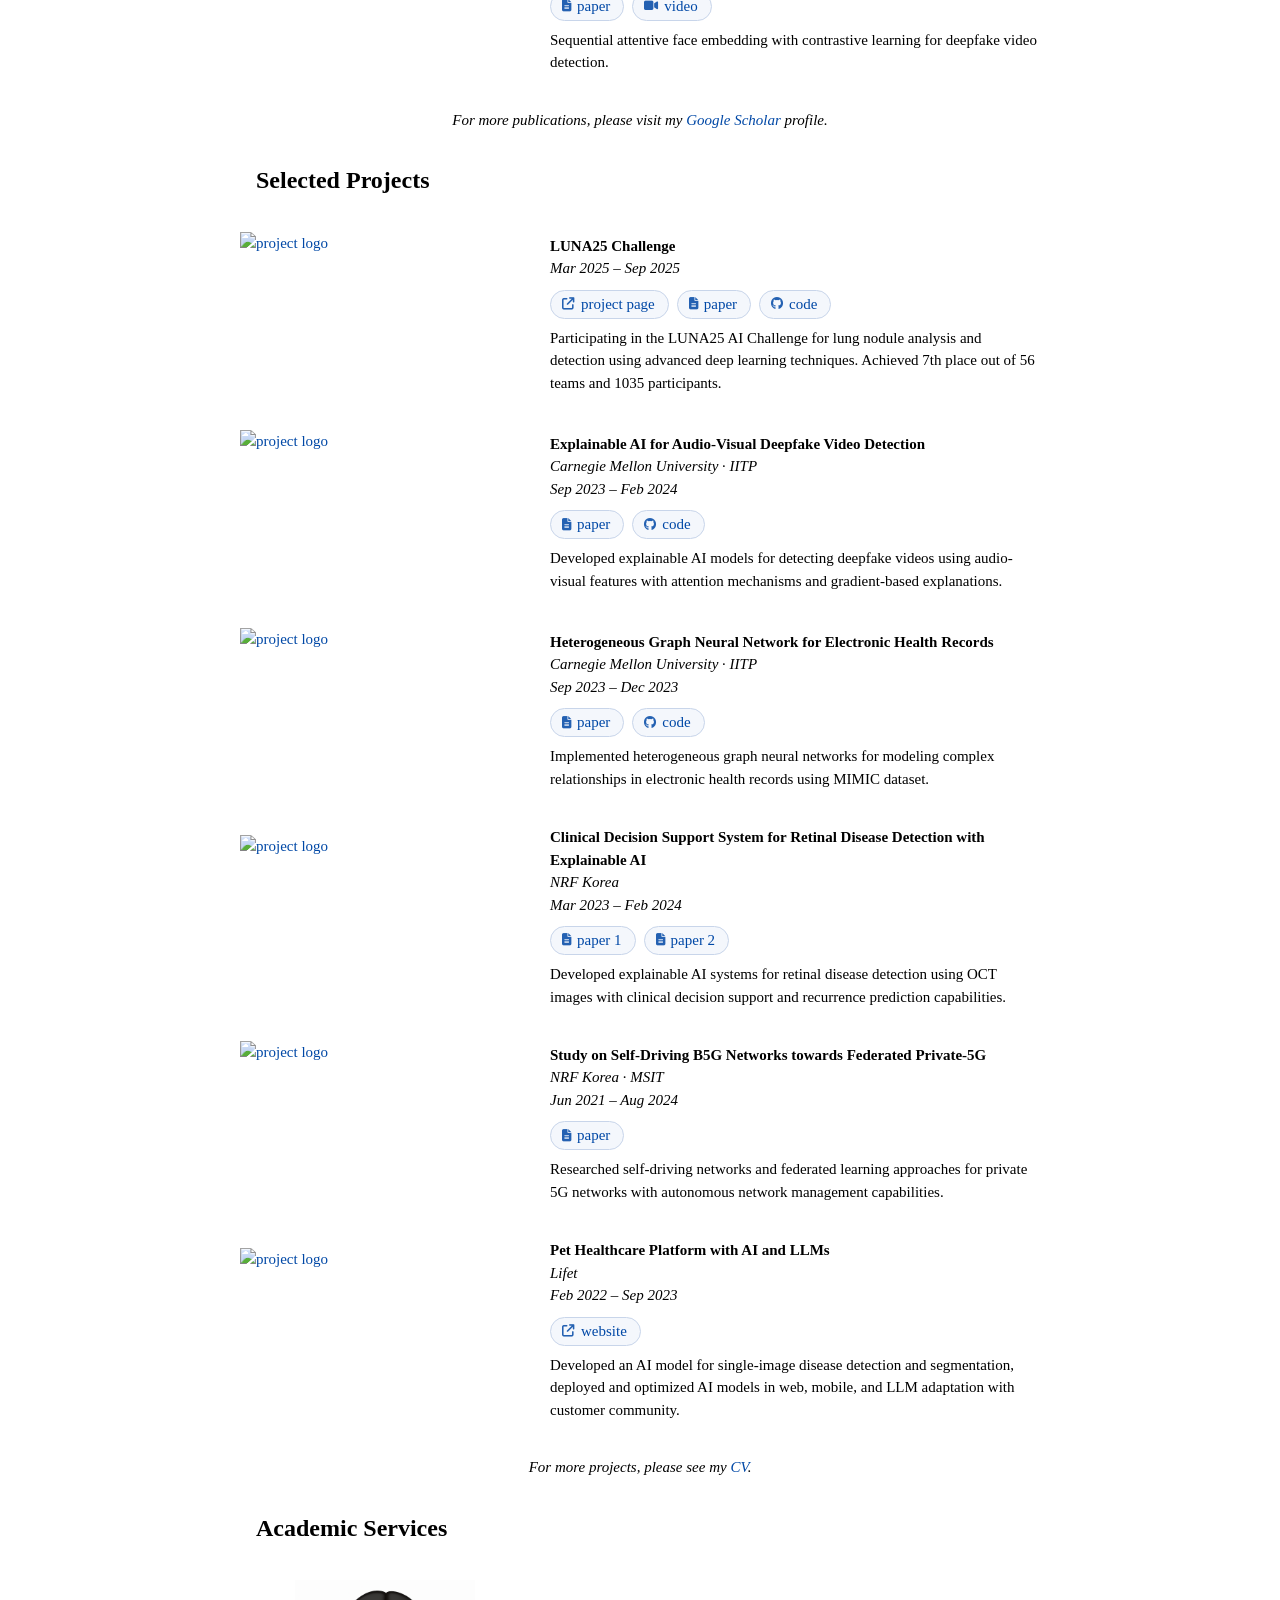
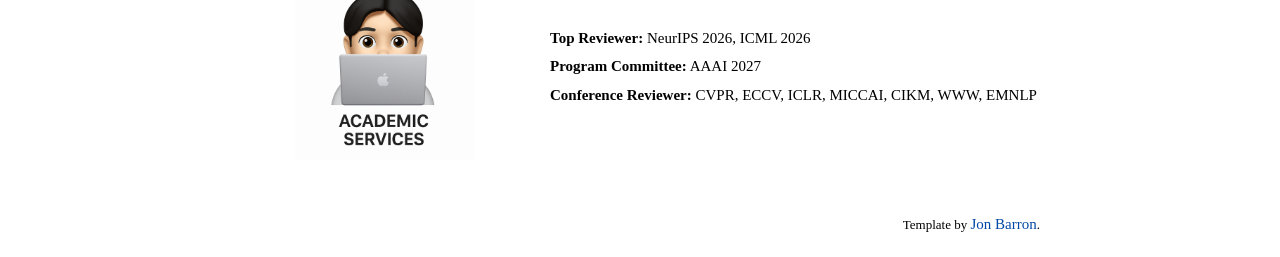
==== commit 59022d57: "Restore academic services illustration" ====
--- a/index.html
+++ b/index.html
@@ -13,7 +13,7 @@
     <link rel="icon" type="image/png" sizes="32x32" href="images/favicon/정주호_증명사진_001.jpeg?v=2">
     <link rel="icon" type="image/png" sizes="16x16" href="images/favicon/정주호_증명사진_001.jpeg?v=2">
     <link rel="stylesheet" href="https://cdnjs.cloudflare.com/ajax/libs/font-awesome/6.5.1/css/all.min.css" crossorigin="anonymous" referrerpolicy="no-referrer">
-    <link rel="stylesheet" type="text/css" href="stylesheet.css?v=3">
+    <link rel="stylesheet" type="text/css" href="stylesheet.css?v=4">
     
     <style>
       /* Jon Barron style - simple and clean */
@@ -131,12 +131,12 @@
                 <p class="research-interests">
                   I am interested in advancing uncertainty-aware multimodal learning for medical imaging. My work explores how to adapt large vision-language models to clinical data, quantify and calibrate their uncertainty, and mitigate hallucinations in real-world medical settings. My current research emphasizes:
                 </p>
-                <p class="research-interests">
-                  • <strong>Vision-Language Models for medical imaging</strong><br>
-                  • <strong>Uncertainty Quantification in multimodal learning</strong><br>
-                  • <strong>Hallucination detection and mitigation</strong><br>
-                  • <strong>Representation Learning for medical images</strong>
-                </p>
+                <ul class="news interests">
+                  <li><i class="fa-solid fa-chevron-right"></i>Vision-Language Models for medical imaging <span class="desc">— adapting large vision-language models to clinical data</span></li>
+                  <li><i class="fa-solid fa-chevron-right"></i>Uncertainty Quantification in multimodal learning <span class="desc">— quantifying and calibrating what models do not know</span></li>
+                  <li><i class="fa-solid fa-chevron-right"></i>Hallucination detection and mitigation <span class="desc">— making model outputs reliable in real-world clinical settings</span></li>
+                  <li><i class="fa-solid fa-chevron-right"></i>Representation Learning for medical images <span class="desc">— learning robust features from limited and heterogeneous medical data</span></li>
+                </ul>
               </td>
             </tr>
           </tbody></table>
@@ -542,17 +542,21 @@
             </tr>
           </tbody></table>
           
-          <table style="width:100%;border:0px;border-spacing:0px;border-collapse:separate;margin-right:auto;margin-left:auto;"><tbody>
-            <tr>
-              <td style="padding:0 16px 16px;width:100%;vertical-align:middle">
-                <ul class="services">
-                  <li><strong>Top Reviewer:</strong> NeurIPS 2026, ICML 2026</li>
-                  <li><strong>Program Committee:</strong> AAAI 2027</li>
-                  <li><strong>Conference Reviewer:</strong> CVPR, ECCV, ICLR, MICCAI, CIKM, WWW, EMNLP</li>
-                </ul>
-              </td>
-            </tr>
-          </tbody></table>
+          <div class="pub">
+            <div class="thumb">
+              <a href="images/academic_services_jh.png">
+                <img alt="academic services" src="images/academic_services_jh.png">
+              </a>
+            </div>
+
+            <div class="meta">
+              <ul class="services">
+                <li><strong>Top Reviewer:</strong> NeurIPS 2026, ICML 2026</li>
+                <li><strong>Program Committee:</strong> AAAI 2027</li>
+                <li><strong>Conference Reviewer:</strong> CVPR, ECCV, ICLR, MICCAI, CIKM, WWW, EMNLP</li>
+              </ul>
+            </div>
+          </div>
 
           <table style="width:100%;border:0px;border-spacing:0px;border-collapse:separate;margin-right:auto;margin-left:auto;"><tbody>
             <tr>
--- a/stylesheet.css
+++ b/stylesheet.css
@@ -138,6 +138,10 @@
   image-rendering: pixelated;
 }
 
+.interests .desc {
+  color: #666;
+}
+
 .older-news summary {
   list-style: none;
   cursor: pointer;
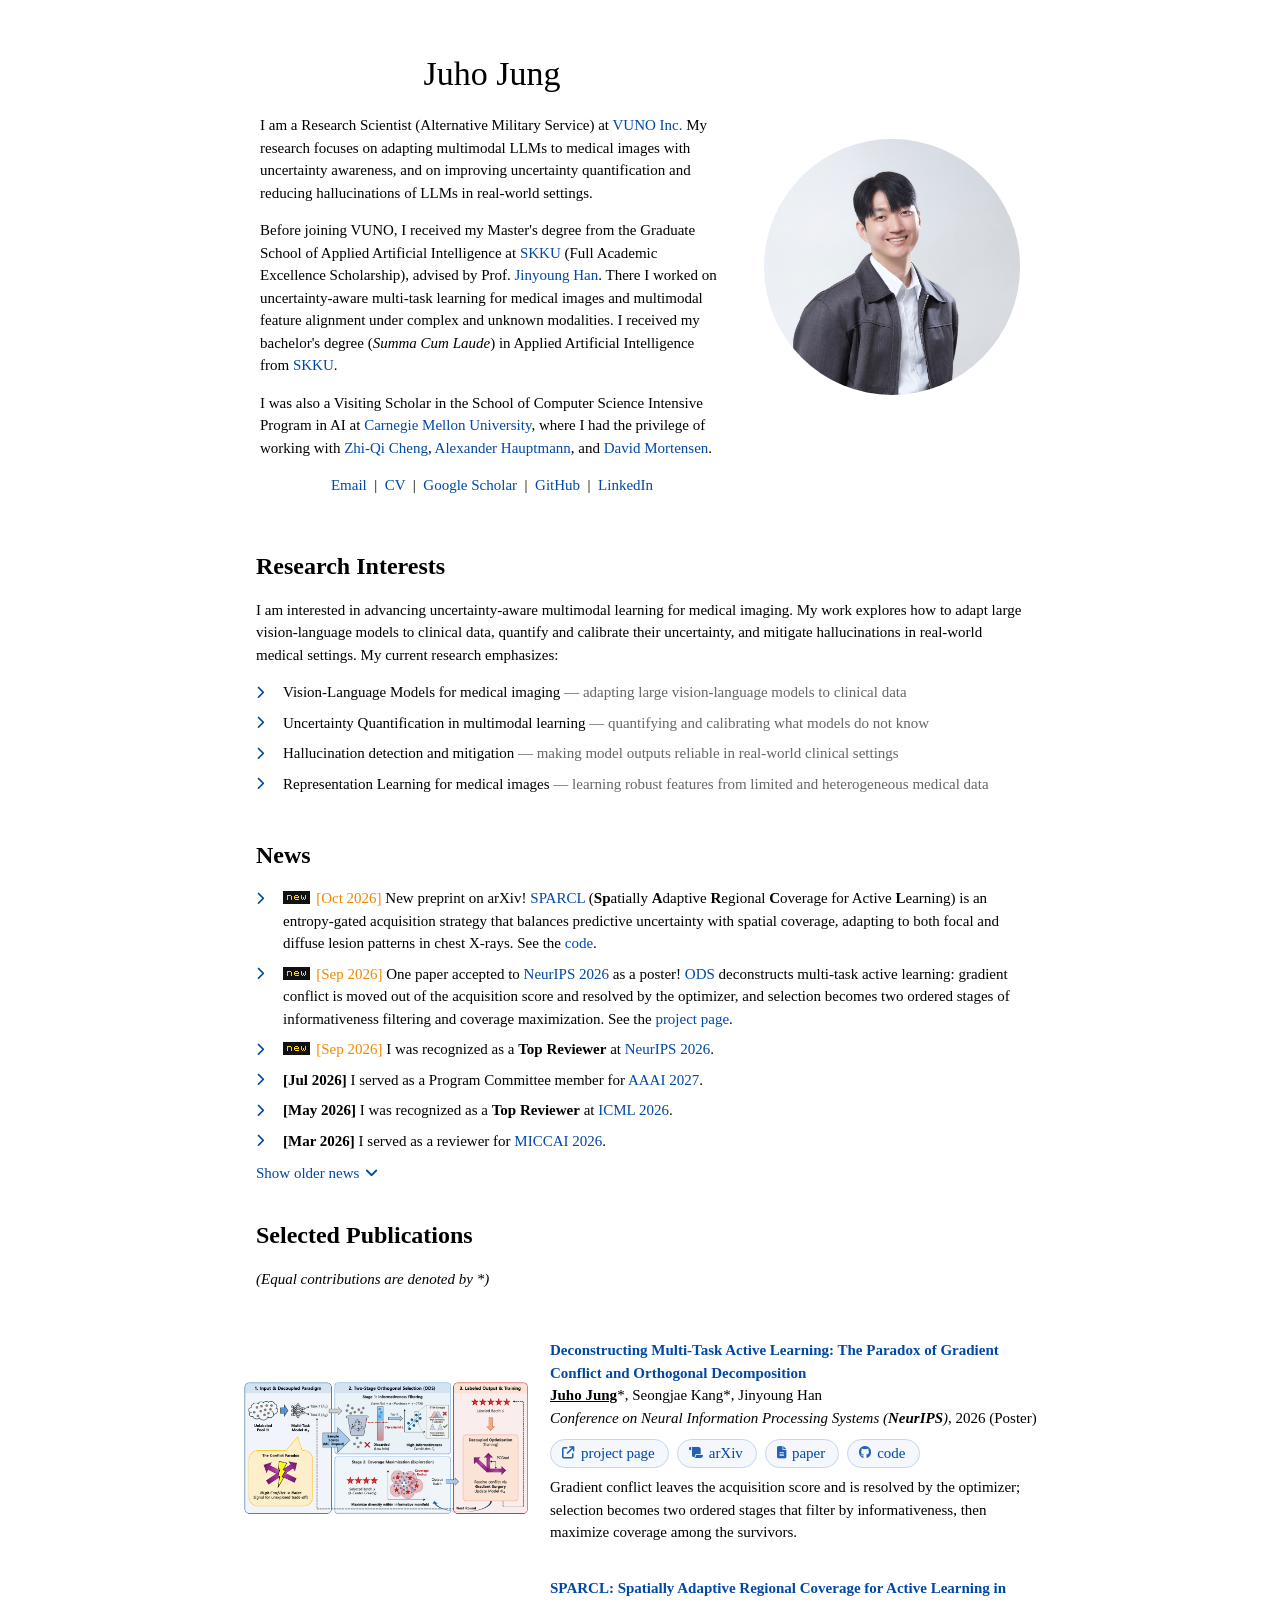
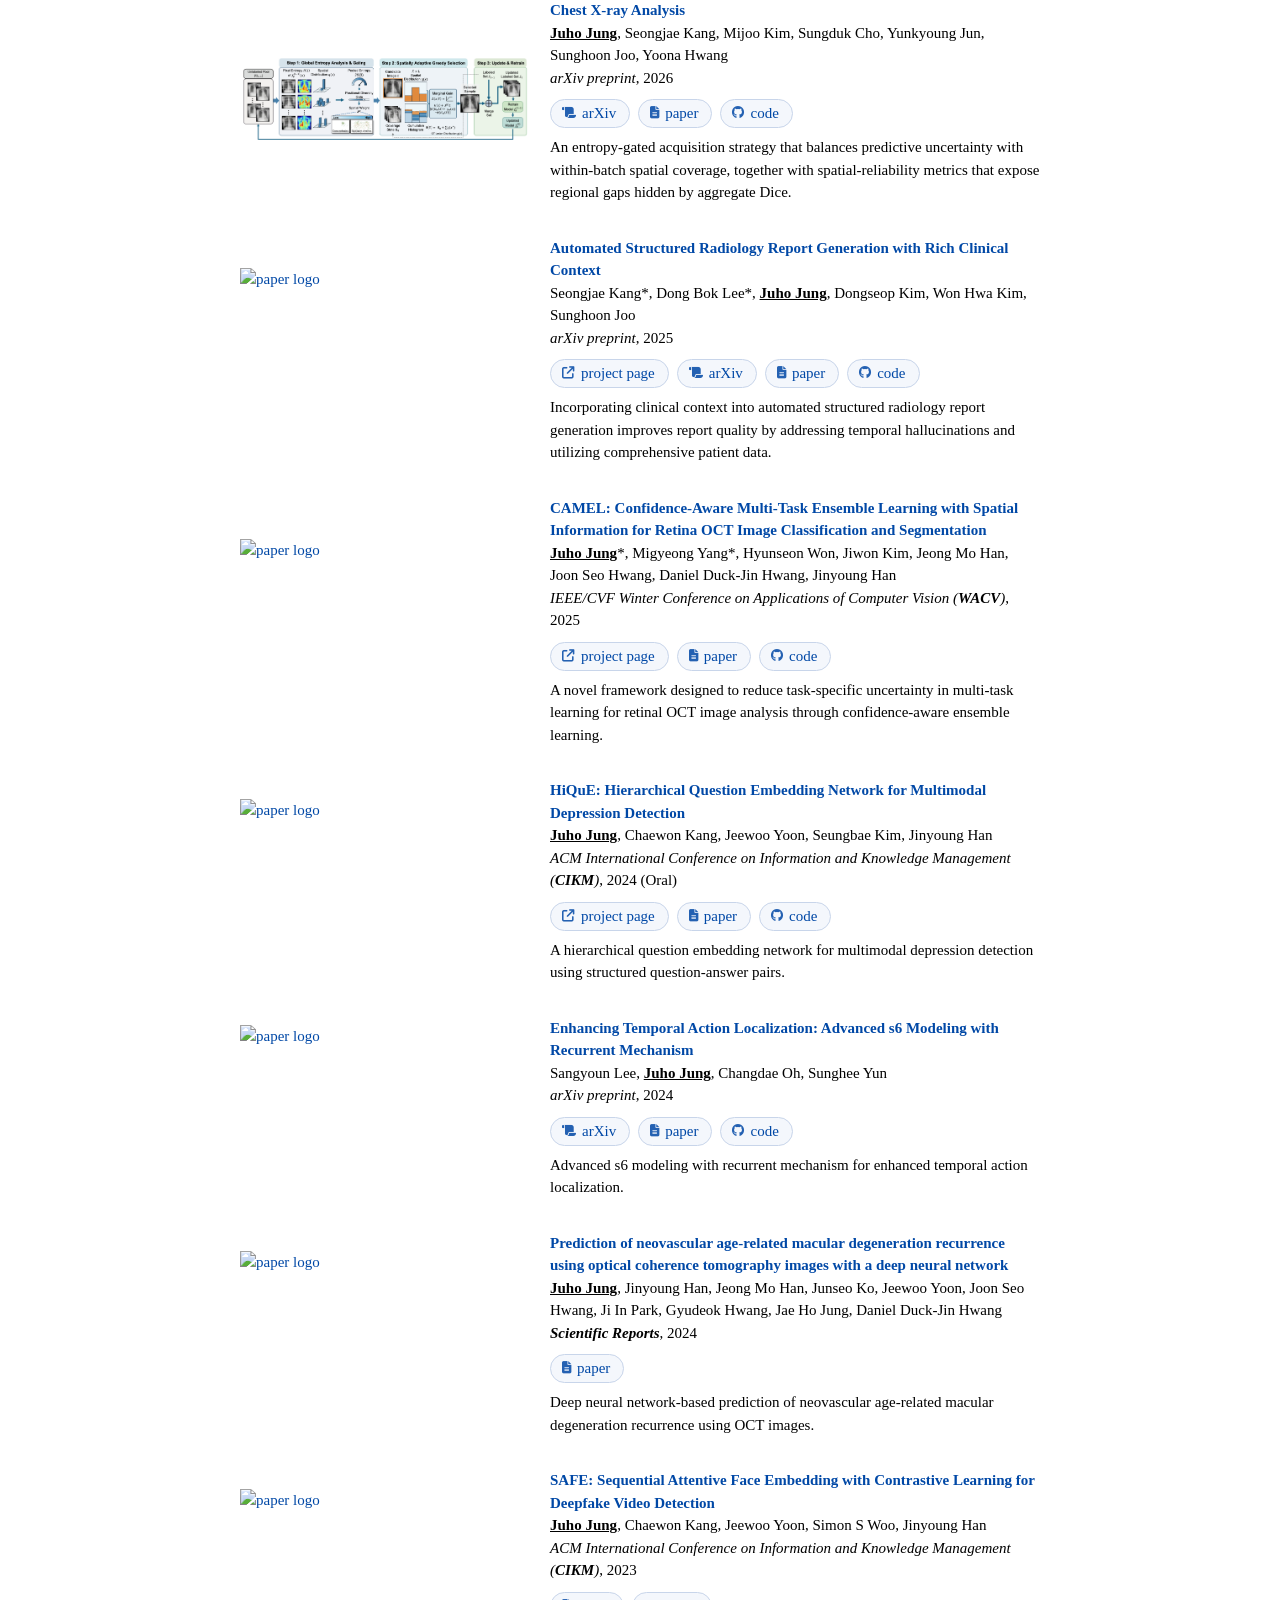
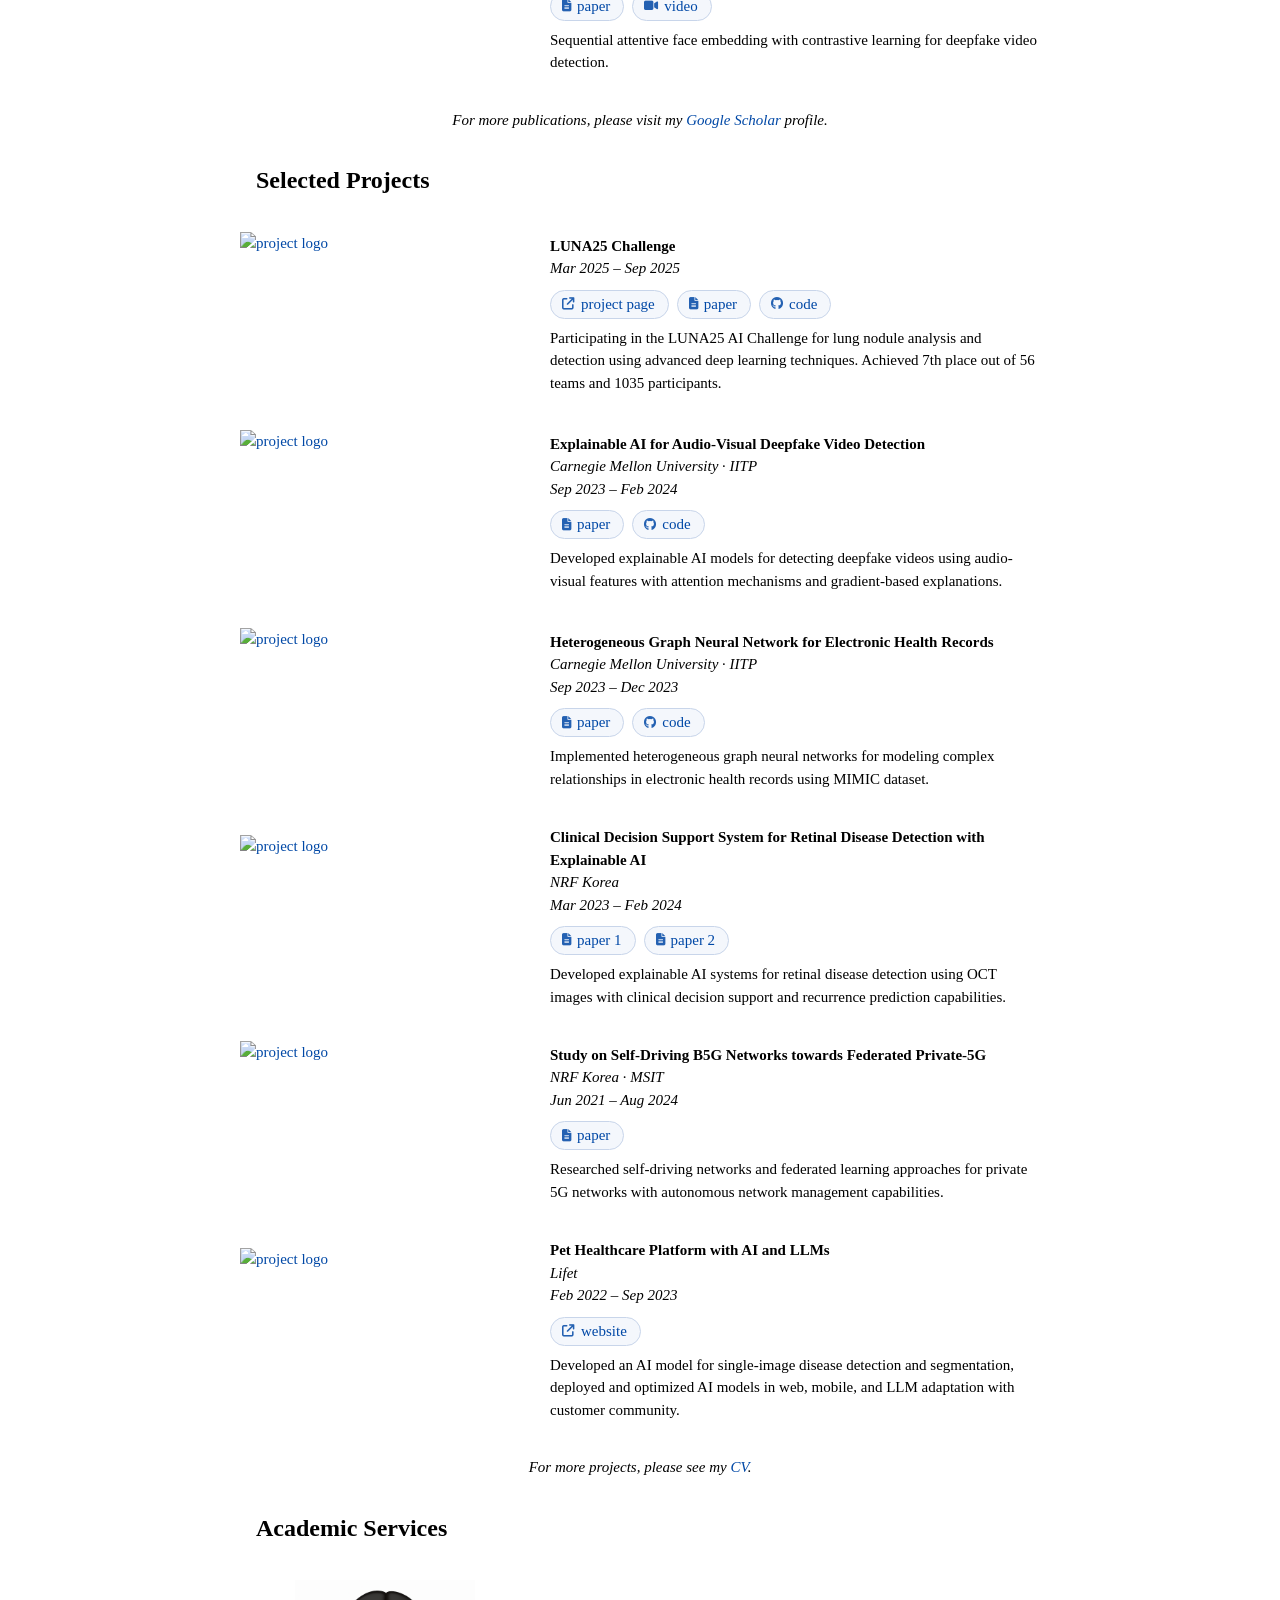
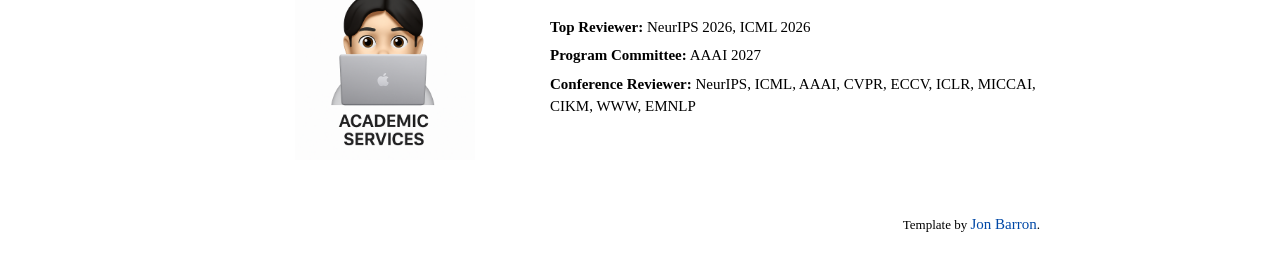
==== commit 829acccf: "Restore academic services illustration, restyle research interests, update reviewer list" ====
--- a/index.html
+++ b/index.html
@@ -553,7 +553,7 @@
               <ul class="services">
                 <li><strong>Top Reviewer:</strong> NeurIPS 2026, ICML 2026</li>
                 <li><strong>Program Committee:</strong> AAAI 2027</li>
-                <li><strong>Conference Reviewer:</strong> CVPR, ECCV, ICLR, MICCAI, CIKM, WWW, EMNLP</li>
+                <li><strong>Conference Reviewer:</strong> NeurIPS, ICML, AAAI, CVPR, ECCV, ICLR, MICCAI, CIKM, WWW, EMNLP</li>
               </ul>
             </div>
           </div>
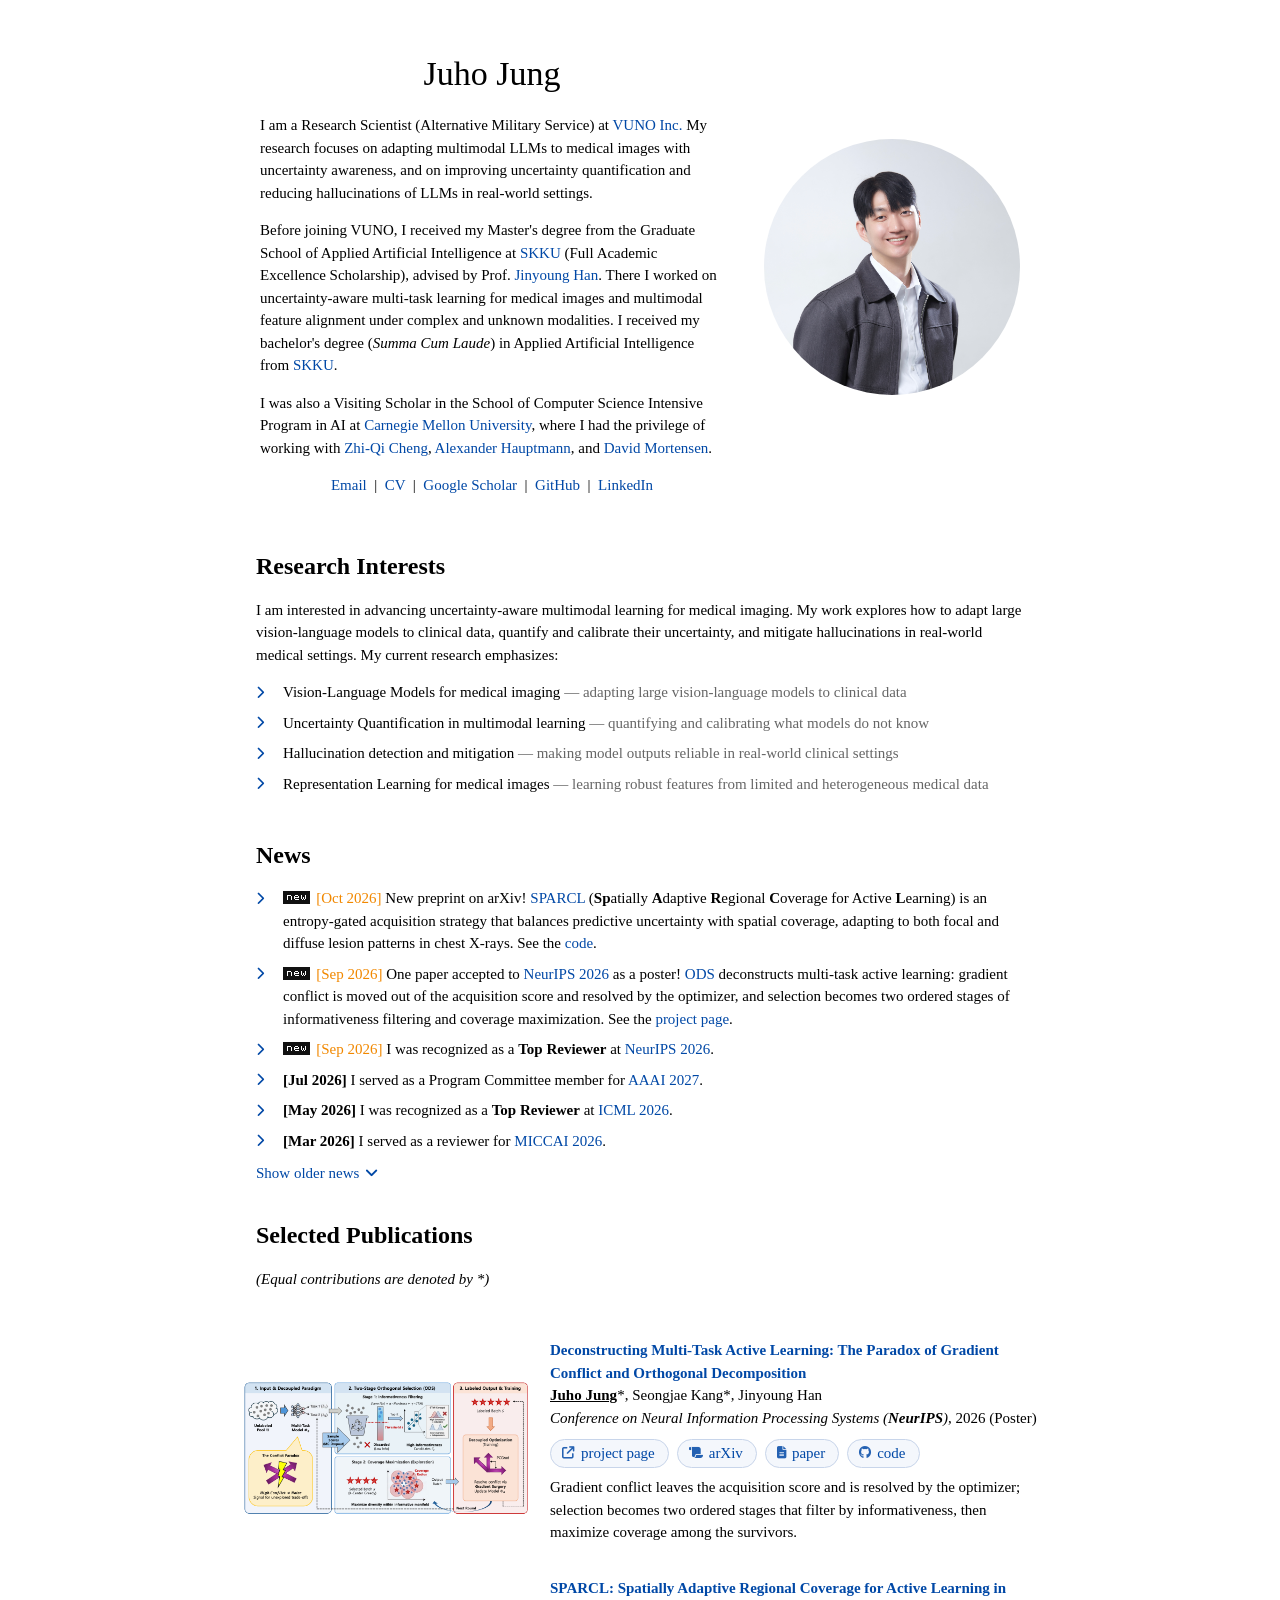
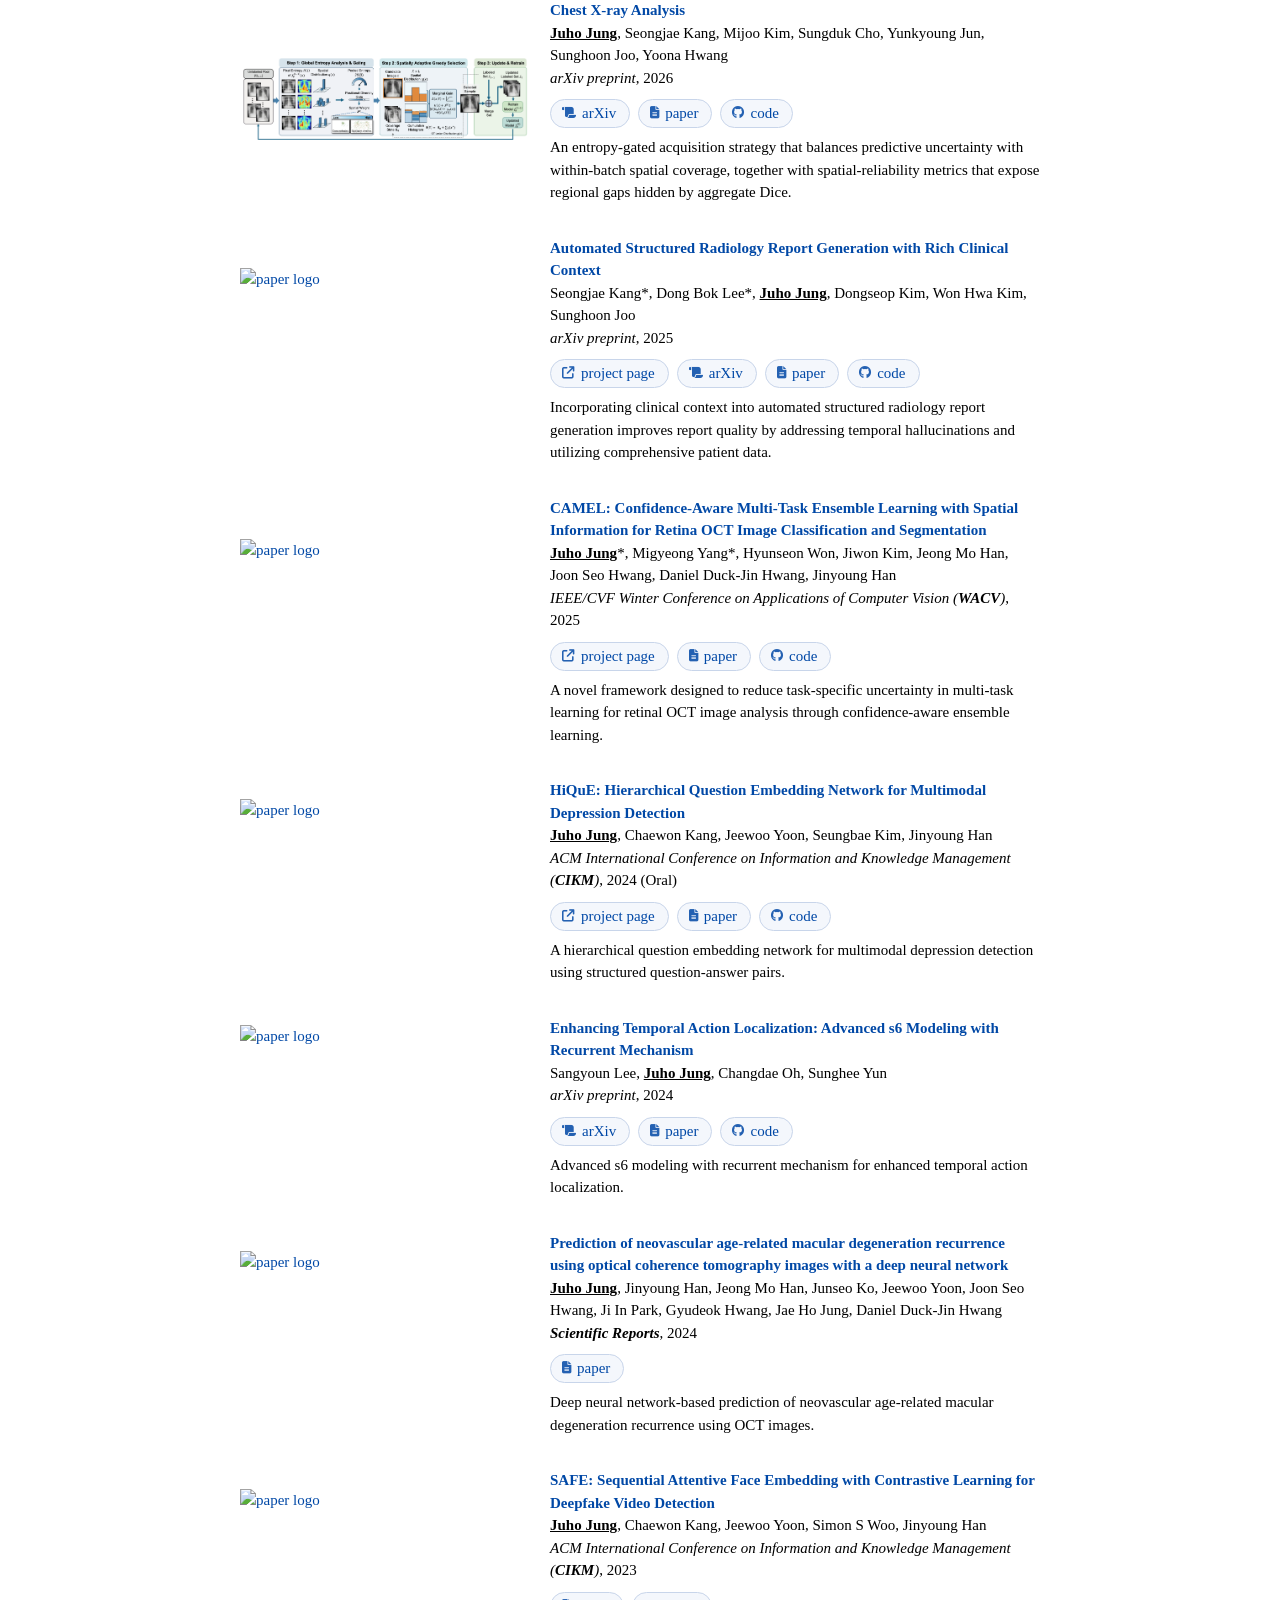
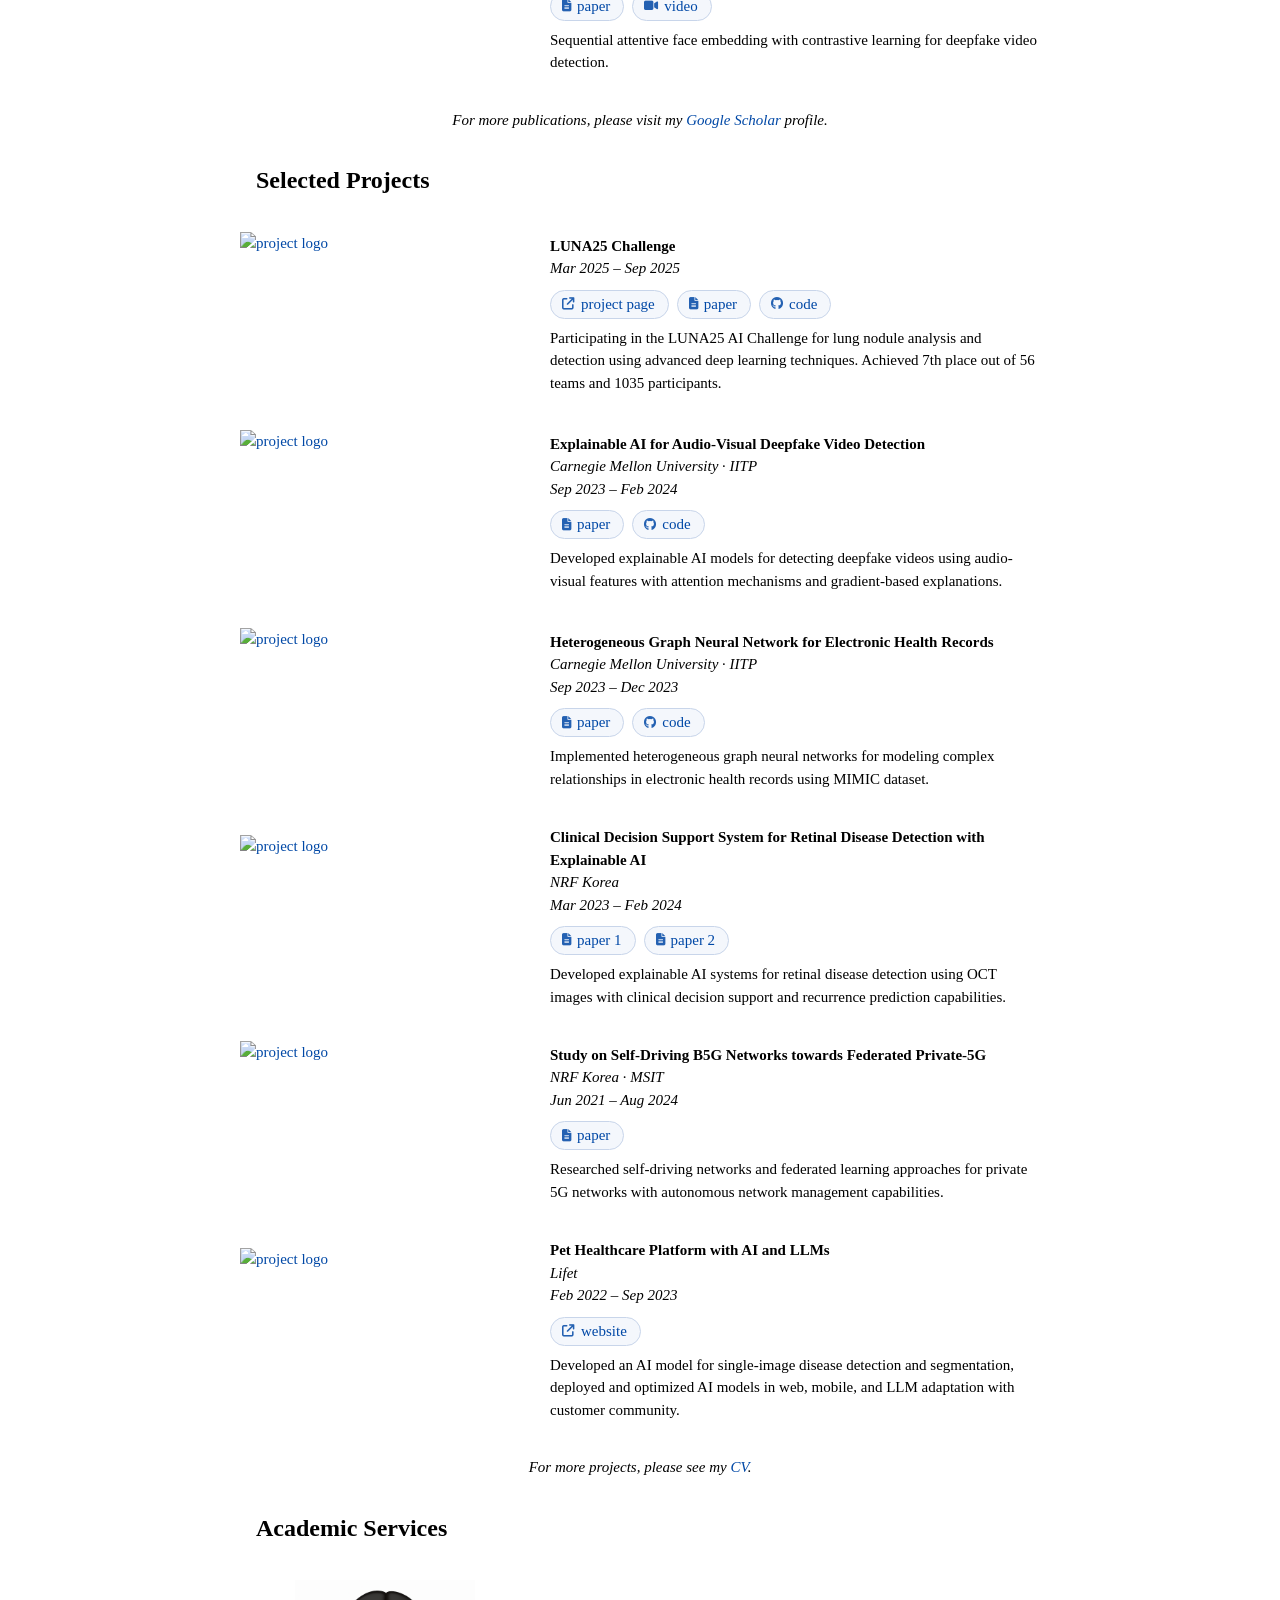
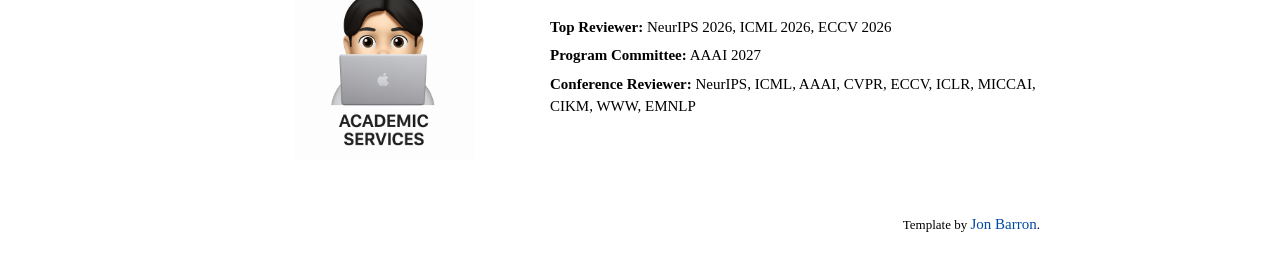
==== commit 5f72586f: "Update reviewer recognition and top reviewer list" ====
--- a/index.html
+++ b/index.html
@@ -155,7 +155,7 @@
                 <details class="older-news">
                   <summary><span class="show">Show older news</span><span class="hide">Hide older news</span></summary>
                   <ul class="news">
-                    <li><i class="fa-solid fa-chevron-right"></i><span class="date">[Jan 2026]</span> I served as a reviewer for <a href="https://eccv.ecva.net/">ECCV 2026</a>.</li>
+                    <li><i class="fa-solid fa-chevron-right"></i><span class="date">[Jan 2026]</span> I was recognized as a <strong>Outstanding Reviewer</strong> at <a href="https://eccv.ecva.net/">ECCV 2026</a>.</li>
                     <li><i class="fa-solid fa-chevron-right"></i><span class="date">[Nov 2025]</span> I served as a reviewer for <a href="https://cvpr.thecvf.com/Conferences/2026">CVPR 2026</a>.</li>
                     <li><i class="fa-solid fa-chevron-right"></i><span class="date">[Oct 2025]</span> New preprint on arXiv! <a href="https://arxiv.org/abs/2510.00428">Contextualized SRRG</a> incorporates rich clinical context, such as prior studies and patient history, into structured radiology report generation, reducing temporal hallucinations. See the <a href="https://github.com/Juho-Jung/contextualized-srrg">code</a>.</li>
                   </ul>
@@ -551,7 +551,7 @@
 
             <div class="meta">
               <ul class="services">
-                <li><strong>Top Reviewer:</strong> NeurIPS 2026, ICML 2026</li>
+                <li><strong>Top Reviewer:</strong> NeurIPS 2026, ICML 2026, ECCV 2026</li>
                 <li><strong>Program Committee:</strong> AAAI 2027</li>
                 <li><strong>Conference Reviewer:</strong> NeurIPS, ICML, AAAI, CVPR, ECCV, ICLR, MICCAI, CIKM, WWW, EMNLP</li>
               </ul>
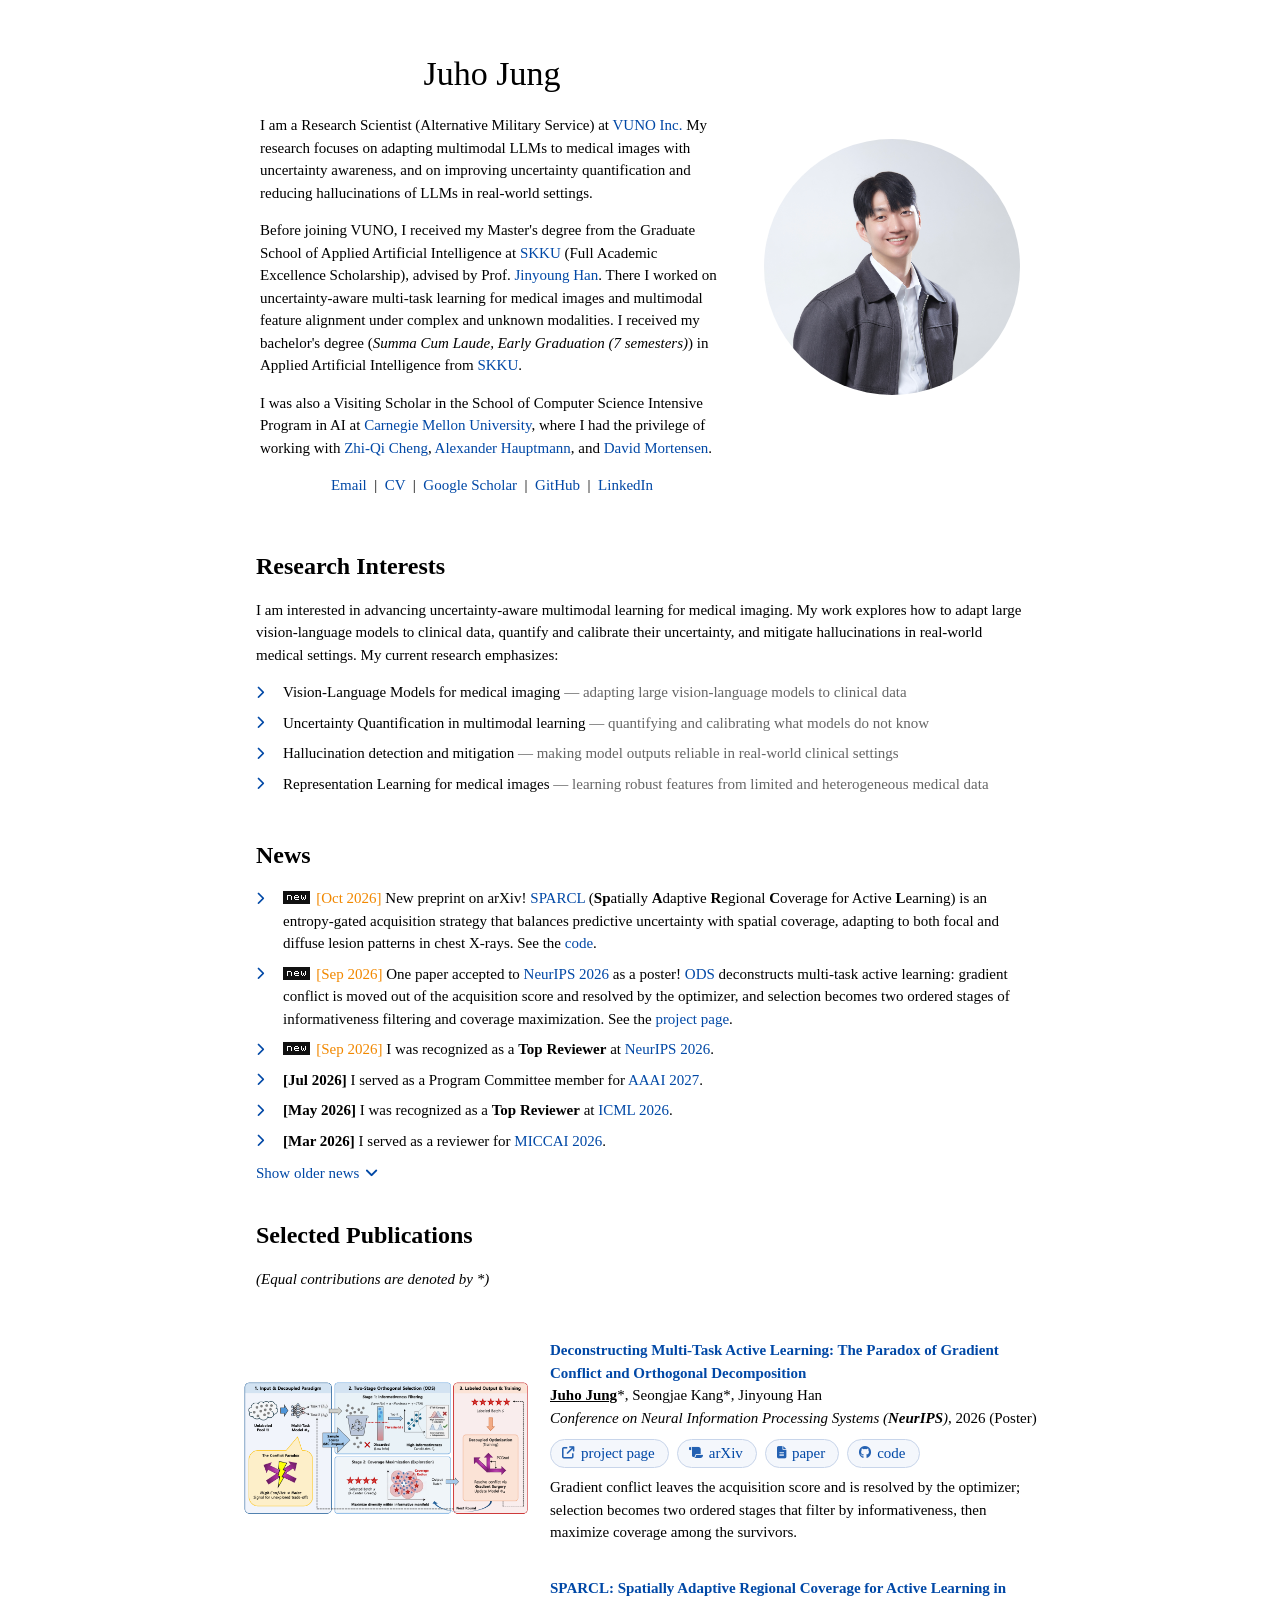
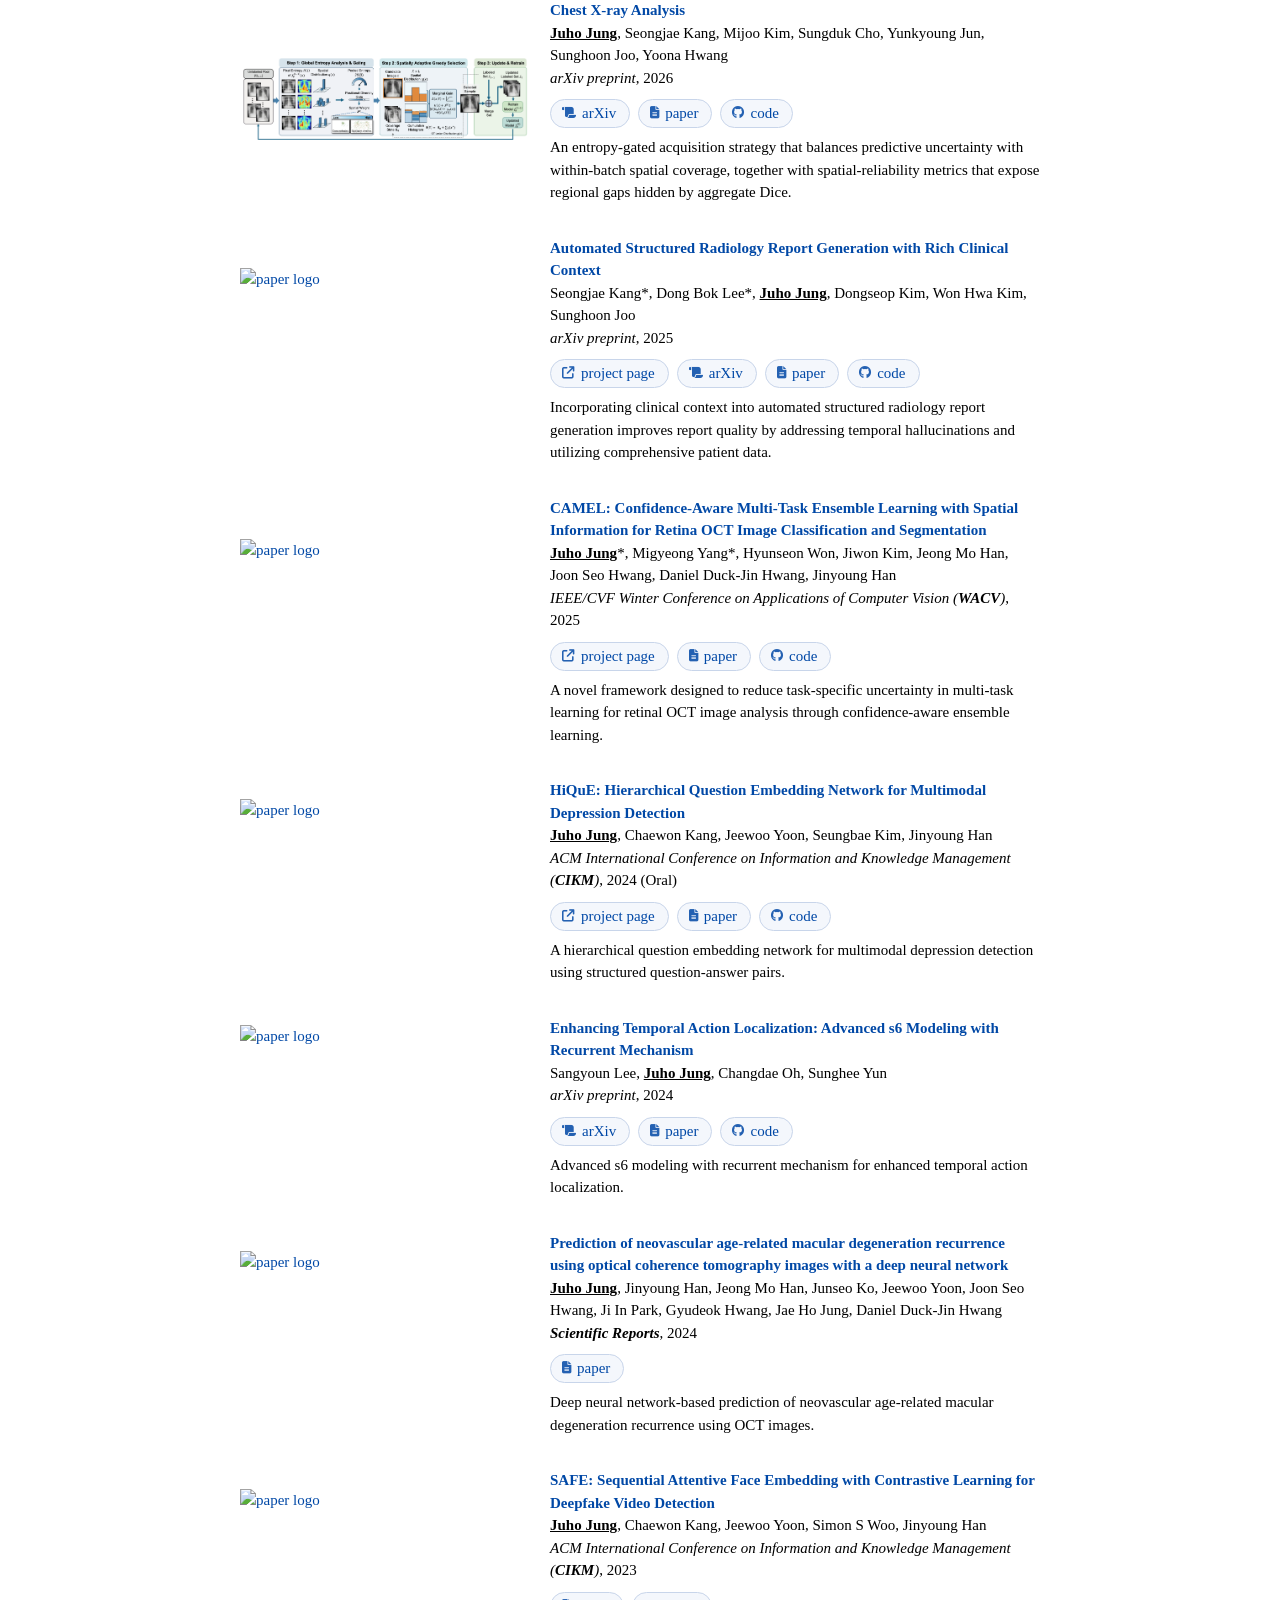
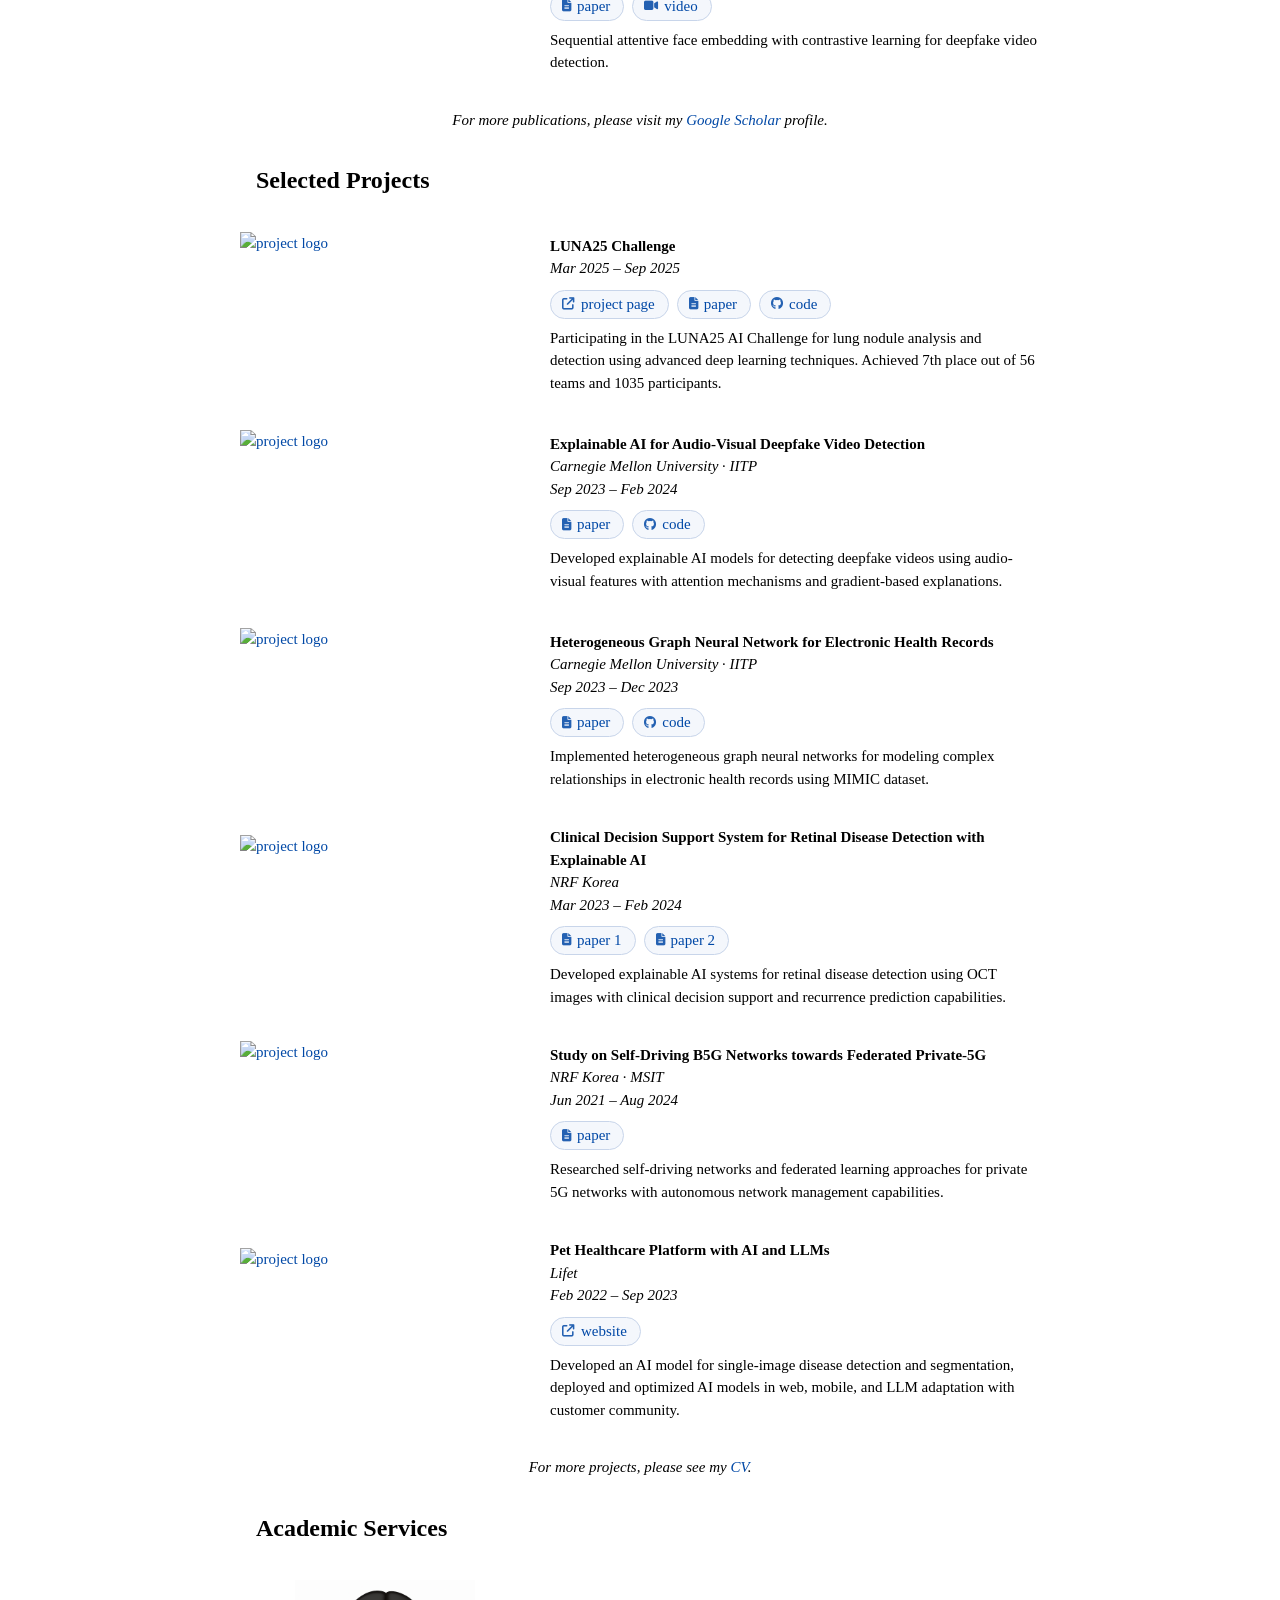
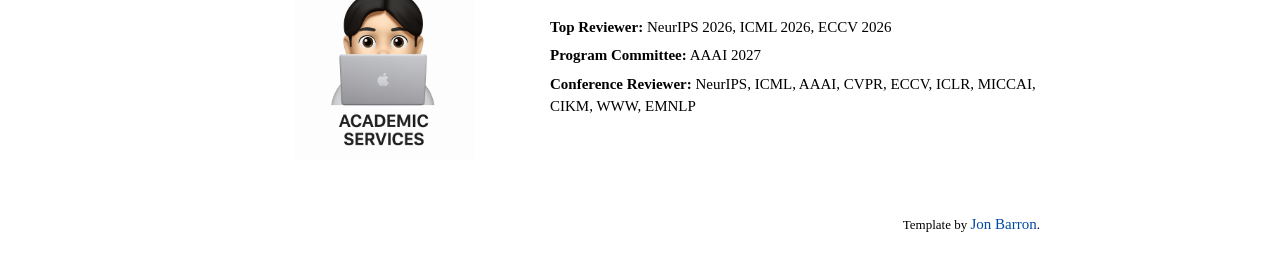
==== commit d3ea0f56: "Enhance educational background in index.html Updated educational background details, including early" ====
--- a/index.html
+++ b/index.html
@@ -106,7 +106,7 @@
 		I am a Research Scientist (Alternative Military Service) at <a href="https://vuno.co/en/">VUNO Inc.</a> My research focuses on adapting multimodal LLMs to medical images with uncertainty awareness, and on improving uncertainty quantification and reducing hallucinations of LLMs in real-world settings.
 		</p>
 		<p class="intro-text">
-		Before joining VUNO, I received my Master's degree from the Graduate School of Applied Artificial Intelligence at <a href="https://sw.skku.edu/eng_sw/index.do">SKKU</a> (Full Academic Excellence Scholarship), advised by Prof. <a href="https://sites.google.com/site/jyhantop/jinyoung-han-ph-d">Jinyoung Han</a>. There I worked on uncertainty-aware multi-task learning for medical images and multimodal feature alignment under complex and unknown modalities. I received my bachelor's degree (<i>Summa Cum Laude</i>) in Applied Artificial Intelligence from <a href="https://sw.skku.edu/eng_sw/index.do">SKKU</a>.
+		Before joining VUNO, I received my Master's degree from the Graduate School of Applied Artificial Intelligence at <a href="https://sw.skku.edu/eng_sw/index.do">SKKU</a> (Full Academic Excellence Scholarship), advised by Prof. <a href="https://sites.google.com/site/jyhantop/jinyoung-han-ph-d">Jinyoung Han</a>. There I worked on uncertainty-aware multi-task learning for medical images and multimodal feature alignment under complex and unknown modalities. I received my bachelor's degree (<i>Summa Cum Laude, Early Graduation (7 semesters)</i>) in Applied Artificial Intelligence from <a href="https://sw.skku.edu/eng_sw/index.do">SKKU</a>.
 		</p>
 		<p class="intro-text">
 		I was also a Visiting Scholar in the School of Computer Science Intensive Program in AI at <a href="https://www.cmu.edu/">Carnegie Mellon University</a>, where I had the privilege of working with <a href="https://scholar.google.com/citations?user=uB2He2UAAAAJ&hl=en">Zhi-Qi Cheng</a>, <a href="https://scholar.google.co.uk/citations?user=Py54GcEAAAAJ&hl=en">Alexander Hauptmann</a>, and <a href="https://www.cs.cmu.edu/~dmortens/">David Mortensen</a>.
